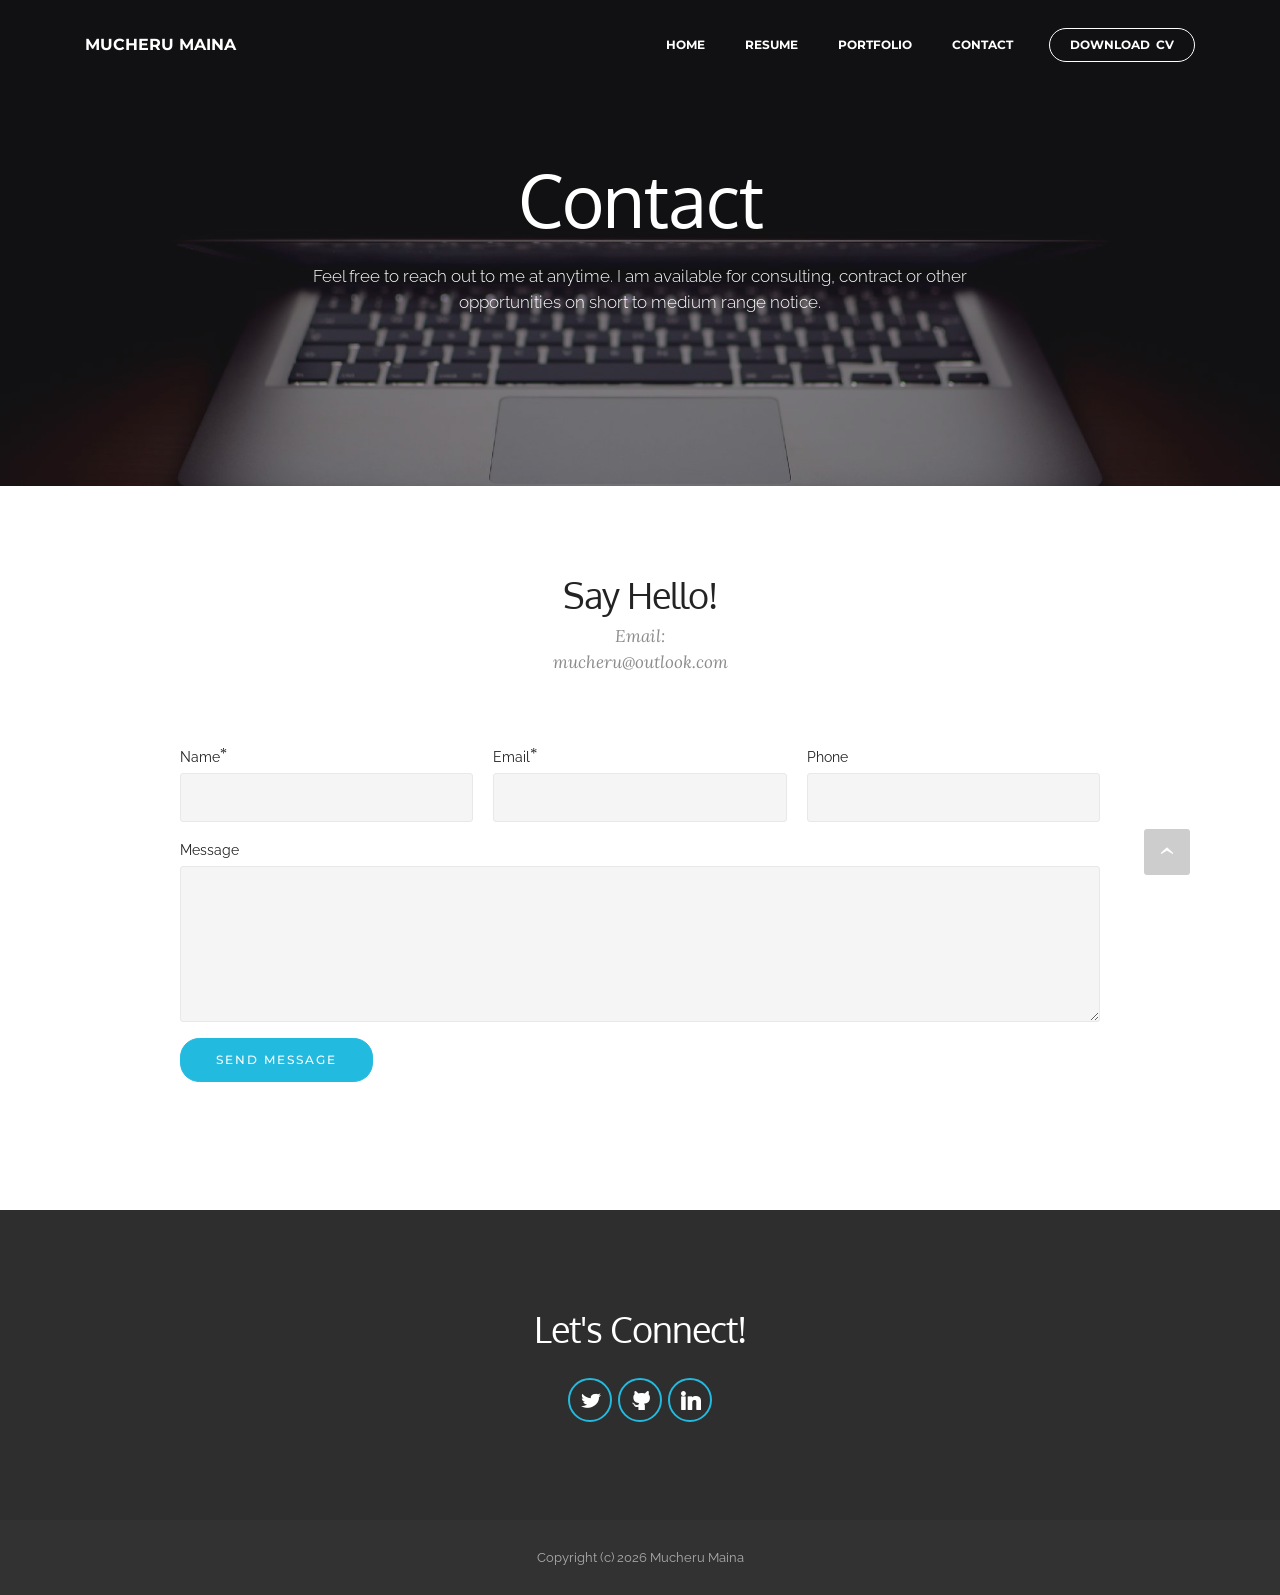
==== contact.html @ c85582ab "Portifolio 2.0" ====
<!DOCTYPE html>
<html>

<head>
  
  <meta charset="UTF-8">
  <meta http-equiv="X-UA-Compatible" content="IE=edge">
  <meta name="generator" content="Mobirise v3.10, mobirise.com">
  <meta name="viewport" content="width=device-width, initial-scale=1">
  <link rel="shortcut icon" href="assets/images/icons8-newtonsoft-128.png" type="image/x-icon">
  <meta name="description" content="Feel free to reach out to me at anytime. I am available for consulting, contract or other opportunities on short to medium range notice.
">
  <title>Contact - DevOps Enginer </title>
  <link rel="stylesheet" href="https://fonts.googleapis.com/css?family=Lora:400,700,400italic,700italic&amp;subset=latin">
  <link rel="stylesheet" href="https://fonts.googleapis.com/css?family=Montserrat:400,700">
  <link rel="stylesheet" href="https://fonts.googleapis.com/css?family=Raleway:100,100i,200,200i,300,300i,400,400i,500,500i,600,600i,700,700i,800,800i,900,900i">
  <link rel="stylesheet" href="assets/bootstrap-material-design-font/css/material.css">
  <link rel="stylesheet" href="assets/tether/tether.min.css">
  <link rel="stylesheet" href="assets/bootstrap/css/bootstrap.min.css">
  <link rel="stylesheet" href="assets/animate.css/animate.min.css">
  <link rel="stylesheet" href="assets/dropdown/css/style.css">
  <link rel="stylesheet" href="assets/socicon/css/socicon.min.css">
  <link rel="stylesheet" href="assets/theme/css/style.css">
  <link rel="stylesheet" href="assets/mobirise/css/mbr-additional.css" type="text/css">
  
  
  
</head>
<body>



<section id="page5-menu-0">

    <nav class="navbar navbar-dropdown bg-color transparent navbar-fixed-top">
        <div class="container">

            <div class="mbr-table">
                <div class="mbr-table-cell">

                    <div class="navbar-brand">
                        
                        <a class="navbar-caption" href="index.html">MUCHERU MAINA</a>
                    </div>

                </div>
                <div class="mbr-table-cell">

                    <button class="navbar-toggler pull-xs-right hidden-md-up" type="button" data-toggle="collapse" data-target="#exCollapsingNavbar">
                        <div class="hamburger-icon"></div>
                    </button>

                    <ul class="nav-dropdown collapse pull-xs-right nav navbar-nav navbar-toggleable-sm" id="exCollapsingNavbar"><li class="nav-item"><a class="nav-link link" href="index.html">HOME</a></li><li class="nav-item"><a class="nav-link link" href="resume.html">RESUME</a></li><li class="nav-item"><a class="nav-link link" href="portfolio.html">PORTFOLIO</a></li><li class="nav-item"><a class="nav-link link" href="contact.html">CONTACT</a></li><li class="nav-item nav-btn"><a class="nav-link btn btn-white-outline btn-white" href="Akash_DevOpsEngineer.pdf" target="_blank">DOWNLOAD &nbsp;CV</a></li></ul>
                    <button hidden="" class="navbar-toggler navbar-close" type="button" data-toggle="collapse" data-target="#exCollapsingNavbar">
                        <div class="close-icon"></div>
                    </button>

                </div>
            </div>

        </div>
    </nav>

</section>

<section class="mbr-section article mbr-parallax-background mbr-after-navbar" id="contact-msg-box8-0" style="background-image: url(assets/images/6hjtlkjsdqjqle2nipeu-macbook-2000x1325-30.jpg); padding-top: 160px; padding-bottom: 120px;">

    <div class="mbr-overlay" style="opacity: 0.5; background-color: rgb(34, 34, 34);">
    </div>
    <div class="container">
        <div class="row">
            <div class="col-md-8 col-md-offset-2 text-xs-center">
                <h3 class="mbr-section-title display-2"><span style="font-weight: normal;">Contact</span></h3>
                <div class="lead"><p>Feel free to reach out to me at anytime. I am available for consulting, contract or other opportunities on short to medium range notice.</p><p><br></p></div>
                
            </div>
        </div>
    </div>

</section>

<section class="mbr-section" id="contact-form1-0" style="background-color: rgb(255, 255, 255); padding-top: 80px; padding-bottom: 120px;">
    
    <div class="mbr-section mbr-section__container mbr-section__container--middle">
        <div class="container">
            <div class="row">
                <div class="col-xs-12 text-xs-center">
                    <h3 class="mbr-section-title display-2"><span style="font-weight: normal;">Say Hello!</span><br></h3>
                    <small class="mbr-section-subtitle">Email: <br> mucheru@outlook.com</small>
                </div>
            </div>
        </div>
    </div>
    <div class="mbr-section mbr-section-nopadding">
        <div class="container">
            <div class="row">
                <div class="col-xs-12 col-lg-10 col-lg-offset-1" data-form-type="formoid">


                    <div data-form-alert="true">
                        <div hidden="" data-form-alert-success="true" class="alert alert-form alert-success text-xs-center">Thanks! for reaching out, I will get back to you shortly</div>
                    </div>


                    <form action="https://mobirise.com/" method="post" data-form-title="Say Hello!">

                        <input type="hidden" value="Js5+iXMPd2FAtVKi3OQcribFAddz5ysZeASKWbXDjiBHp0+M70c8hqs+vsCgE6bbr0Z7Grp+xDUyCAh+n2Dk16DjJ490CND9XpCH7B3mspNyZ5aL2KWhgXwnM+QDOnDD" data-form-email="true">

                        <div class="row row-sm-offset">

                            <div class="col-xs-12 col-md-4">
                                <div class="form-group">
                                    <label class="form-control-label" for="contact-form1-0-name">Name<span class="form-asterisk">*</span></label>
                                    <input type="text" class="form-control" name="name" required="" data-form-field="Name" id="contact-form1-0-name">
                                </div>
                            </div>

                            <div class="col-xs-12 col-md-4">
                                <div class="form-group">
                                    <label class="form-control-label" for="contact-form1-0-email">Email<span class="form-asterisk">*</span></label>
                                    <input type="email" class="form-control" name="email" required="" data-form-field="Email" id="contact-form1-0-email">
                                </div>
                            </div>

                            <div class="col-xs-12 col-md-4">
                                <div class="form-group">
                                    <label class="form-control-label" for="contact-form1-0-phone">Phone</label>
                                    <input type="tel" class="form-control" name="phone" data-form-field="Phone" id="contact-form1-0-phone">
                                </div>
                            </div>

                        </div>

                        <div class="form-group">
                            <label class="form-control-label" for="contact-form1-0-message">Message</label>
                            <textarea class="form-control" name="message" rows="7" data-form-field="Message" id="contact-form1-0-message"></textarea>
                        </div>

                        <div><button type="submit" class="btn btn-primary">SEND MESSAGE</button></div>

                    </form>
                </div>
            </div>
        </div>
    </div>
</section>

<section class="mbr-section mbr-section-md-padding" id="contact-social-buttons4-0" style="background-color: rgb(46, 46, 46); padding-top: 90px; padding-bottom: 90px;">
    
    <div class="container">
        <div class="row">
            <div class="col-md-8 col-md-offset-2 text-xs-center">
                <h3 class="mbr-section-title display-2"><span style="font-weight: normal;">Let's Connect!</span></h3>
                <div><a class="btn btn-social" title="Twitter" target="_blank" href="https://twitter.com/mucheeru"><i class="socicon socicon-twitter"></i></a>  <a class="btn btn-social" title="Github" target="_blank" href="https://github.com/Muchezz"><i class="socicon socicon-github"></i></a> <a class="btn btn-social" title="LinkedIn" target="_blank" href="https://www.linkedin.com/in/mucheruj"><i class="socicon socicon-linkedin"></i></a> </div>
            </div>
        </div>
    </div>
</section>

<footer class="mbr-small-footer mbr-section mbr-section-nopadding" id="page5-footer1-0" style="background-color: rgb(50, 50, 50); padding-top: 1.75rem; padding-bottom: 1.75rem;">
    
    <div class="container">
        <p class="text-xs-center">Copyright (c) <script>document.write(new Date().getFullYear())</script> Mucheru Maina</p>
    </div>
</footer>


  <script src="assets/web/assets/jquery/jquery.min.js"></script>
  <script src="assets/tether/tether.min.js"></script>
  <script src="assets/bootstrap/js/bootstrap.min.js"></script>
  <script src="assets/smooth-scroll/SmoothScroll.js"></script>
  <script src="assets/viewportChecker/jquery.viewportchecker.js"></script>
  <script src="assets/dropdown/js/script.min.js"></script>
  <script src="assets/touchSwipe/jquery.touchSwipe.min.js"></script>
  <script src="assets/jarallax/jarallax.js"></script>
  <script src="assets/theme/js/script.js"></script>
  <script src="assets/formoid/formoid.min.js"></script>
  
  <script>
  (function (w,i,d,g,e,t,s) {w[d] = w[d]||[];t= i.createElement(g);
    t.async=1;t.src=e;s=i.getElementsByTagName(g)[0];s.parentNode.insertBefore(t, s);
  })(window, document, '_gscq','script','../widgets.getsitecontrol.com/62817/script.js');
</script>
  <input name="animation" type="hidden">
   <div id="scrollToTop" class="scrollToTop mbr-arrow-up"><a style="text-align: center;"><i class="mbr-arrow-up-icon"></i></a></div>
  </body>
</html>
---- assets/bootstrap-material-design-font/css/material.css ----
@font-face {
  font-family: 'Material-Design-Icons';
  src: url('../fonts/Material-Design-Icons64ea.eot?3ocs8m');
  src: url('../fonts/Material-Design-Iconsd41d.eot?#iefix3ocs8m') format('embedded-opentype'), url('../fonts/Material-Design-Icons64ea.woff?3ocs8m') format('woff'), url('../fonts/Material-Design-Icons64ea.ttf?3ocs8m') format('truetype'), url('../fonts/Material-Design-Icons64ea.svg?3ocs8m#Material-Design-Icons') format('svg');
  font-weight: normal;
  font-style: normal;
}
[class^="mdi-"],
[class*="mdi-"] {
  speak: none;
  display: inline-block;
  font-style: normal;
  font-variant:normal;
  font-weight:normal;
  /*font-size:24px;*/
  line-height:1;
  font-family:'Material-Design-Icons' !important;
  text-rendering: auto;
  
  -webkit-font-smoothing: antialiased;
  -moz-osx-font-smoothing: grayscale;
  -webkit-transform: translate(0, 0);
      -ms-transform: translate(0, 0);
          transform: translate(0, 0);
}
[class^="mdi-"]:before,
[class*="mdi-"]:before {
  display: inline-block;
  speak: none;
  text-decoration: inherit;
}
[class^="mdi-"].pull-left,
[class*="mdi-"].pull-left {
  margin-right: .3em;
}
[class^="mdi-"].pull-right,
[class*="mdi-"].pull-right {
  margin-left: .3em;
}
[class^="mdi-"].mdi-lg:before,
[class*="mdi-"].mdi-lg:before,
[class^="mdi-"].mdi-lg:after,
[class*="mdi-"].mdi-lg:after {
  font-size: 1.33333333em;
  line-height: 0.75em;
  vertical-align: -15%;
}
[class^="mdi-"].mdi-2x:before,
[class*="mdi-"].mdi-2x:before,
[class^="mdi-"].mdi-2x:after,
[class*="mdi-"].mdi-2x:after {
  font-size: 2em;
}
[class^="mdi-"].mdi-3x:before,
[class*="mdi-"].mdi-3x:before,
[class^="mdi-"].mdi-3x:after,
[class*="mdi-"].mdi-3x:after {
  font-size: 3em;
}
[class^="mdi-"].mdi-4x:before,
[class*="mdi-"].mdi-4x:before,
[class^="mdi-"].mdi-4x:after,
[class*="mdi-"].mdi-4x:after {
  font-size: 4em;
}
[class^="mdi-"].mdi-5x:before,
[class*="mdi-"].mdi-5x:before,
[class^="mdi-"].mdi-5x:after,
[class*="mdi-"].mdi-5x:after {
  font-size: 5em;
}
[class^="mdi-device-signal-cellular-"]:after,
[class^="mdi-device-battery-"]:after,
[class^="mdi-device-battery-charging-"]:after,
[class^="mdi-device-signal-cellular-connected-no-internet-"]:after,
[class^="mdi-device-signal-wifi-"]:after,
[class^="mdi-device-signal-wifi-statusbar-not-connected"]:after,
.mdi-device-network-wifi:after {
  opacity: .3;
  position: absolute;
  left: 0;
  top: 0;
  z-index: 1;
  display: inline-block;
  speak: none;
  text-decoration: inherit;
}
[class^="mdi-device-signal-cellular-"]:after {
  content: "\e758";
}
[class^="mdi-device-battery-"]:after {
  content: "\e735";
}
[class^="mdi-device-battery-charging-"]:after {
  content: "\e733";
}
[class^="mdi-device-signal-cellular-connected-no-internet-"]:after {
  content: "\e75d";
}
[class^="mdi-device-signal-wifi-"]:after,
.mdi-device-network-wifi:after {
  content: "\e765";
}
[class^="mdi-device-signal-wifi-statusbasr-not-connected"]:after {
  content: "\e8f7";
}
.mdi-device-signal-cellular-off:after,
.mdi-device-signal-cellular-null:after,
.mdi-device-signal-cellular-no-sim:after,
.mdi-device-signal-wifi-off:after,
.mdi-device-signal-wifi-4-bar:after,
.mdi-device-signal-cellular-4-bar:after,
.mdi-device-battery-alert:after,
.mdi-device-signal-cellular-connected-no-internet-4-bar:after,
.mdi-device-battery-std:after,
.mdi-device-battery-full .mdi-device-battery-unknown:after {
  content: "";
}
.mdi-fw {
  width: 1.28571429em;
  text-align: center;
}
.mdi-ul {
  padding-left: 0;
  margin-left: 2.14285714em;
  list-style-type: none;
}
.mdi-ul > li {
  position: relative;
}
.mdi-li {
  position: absolute;
  left: -2.14285714em;
  width: 2.14285714em;
  top: 0.14285714em;
  text-align: center;
}
.mdi-li.mdi-lg {
  left: -1.85714286em;
}
.mdi-border {
  padding: .2em .25em .15em;
  border: solid 0.08em #eeeeee;
  border-radius: .1em;
}
.mdi-spin {
  -webkit-animation: mdi-spin 2s infinite linear;
  animation: mdi-spin 2s infinite linear;
  -webkit-transform-origin: 50% 50%;
  -ms-transform-origin: 50% 50%;
      transform-origin: 50% 50%;
}
.mdi-pulse {
  -webkit-animation: mdi-spin 1s steps(8) infinite;
  animation: mdi-spin 1s steps(8) infinite;
  -webkit-transform-origin: 50% 50%;
  -ms-transform-origin: 50% 50%;
      transform-origin: 50% 50%;
}
@-webkit-keyframes mdi-spin {
  0% {
    -webkit-transform: rotate(0deg);
    transform: rotate(0deg);
  }
  100% {
    -webkit-transform: rotate(359deg);
    transform: rotate(359deg);
  }
}
@keyframes mdi-spin {
  0% {
    -webkit-transform: rotate(0deg);
    transform: rotate(0deg);
  }
  100% {
    -webkit-transform: rotate(359deg);
    transform: rotate(359deg);
  }
}
.mdi-rotate-90 {
  filter: progid:DXImageTransform.Microsoft.BasicImage(rotation=1);
  -webkit-transform: rotate(90deg);
  -ms-transform: rotate(90deg);
  transform: rotate(90deg);
}
.mdi-rotate-180 {
  filter: progid:DXImageTransform.Microsoft.BasicImage(rotation=2);
  -webkit-transform: rotate(180deg);
  -ms-transform: rotate(180deg);
  transform: rotate(180deg);
}
.mdi-rotate-270 {
  filter: progid:DXImageTransform.Microsoft.BasicImage(rotation=3);
  -webkit-transform: rotate(270deg);
  -ms-transform: rotate(270deg);
  transform: rotate(270deg);
}
.mdi-flip-horizontal {
  filter: progid:DXImageTransform.Microsoft.BasicImage(rotation=0, mirror=1);
  -webkit-transform: scale(-1, 1);
  -ms-transform: scale(-1, 1);
  transform: scale(-1, 1);
}
.mdi-flip-vertical {
  filter: progid:DXImageTransform.Microsoft.BasicImage(rotation=2, mirror=1);
  -webkit-transform: scale(1, -1);
  -ms-transform: scale(1, -1);
  transform: scale(1, -1);
}
:root .mdi-rotate-90,
:root .mdi-rotate-180,
:root .mdi-rotate-270,
:root .mdi-flip-horizontal,
:root .mdi-flip-vertical {
  -webkit-filter: none;
          filter: none;
}
.mdi-stack {
  position: relative;
  display: inline-block;
  width: 2em;
  height: 2em;
  line-height: 2em;
  vertical-align: middle;
}
.mdi-stack-1x,
.mdi-stack-2x {
  position: absolute;
  left: 0;
  width: 100%;
  text-align: center;
}
.mdi-stack-1x {
  line-height: inherit;
}
.mdi-stack-2x {
  font-size: 2em;
}
.mdi-inverse {
  color: #ffffff;
}
/* Start Icons */
.mdi-action-3d-rotation:before {
  content: "\e600";
}
.mdi-action-accessibility:before {
  content: "\e601";
}
.mdi-action-account-balance-wallet:before {
  content: "\e602";
}
.mdi-action-account-balance:before {
  content: "\e603";
}
.mdi-action-account-box:before {
  content: "\e604";
}
.mdi-action-account-child:before {
  content: "\e605";
}
.mdi-action-account-circle:before {
  content: "\e606";
}
.mdi-action-add-shopping-cart:before {
  content: "\e607";
}
.mdi-action-alarm-add:before {
  content: "\e608";
}
.mdi-action-alarm-off:before {
  content: "\e609";
}
.mdi-action-alarm-on:before {
  content: "\e60a";
}
.mdi-action-alarm:before {
  content: "\e60b";
}
.mdi-action-android:before {
  content: "\e60c";
}
.mdi-action-announcement:before {
  content: "\e60d";
}
.mdi-action-aspect-ratio:before {
  content: "\e60e";
}
.mdi-action-assessment:before {
  content: "\e60f";
}
.mdi-action-assignment-ind:before {
  content: "\e610";
}
.mdi-action-assignment-late:before {
  content: "\e611";
}
.mdi-action-assignment-return:before {
  content: "\e612";
}
.mdi-action-assignment-returned:before {
  content: "\e613";
}
.mdi-action-assignment-turned-in:before {
  content: "\e614";
}
.mdi-action-assignment:before {
  content: "\e615";
}
.mdi-action-autorenew:before {
  content: "\e616";
}
.mdi-action-backup:before {
  content: "\e617";
}
.mdi-action-book:before {
  content: "\e618";
}
.mdi-action-bookmark-outline:before {
  content: "\e619";
}
.mdi-action-bookmark:before {
  content: "\e61a";
}
.mdi-action-bug-report:before {
  content: "\e61b";
}
.mdi-action-cached:before {
  content: "\e61c";
}
.mdi-action-check-circle:before {
  content: "\e61d";
}
.mdi-action-class:before {
  content: "\e61e";
}
.mdi-action-credit-card:before {
  content: "\e61f";
}
.mdi-action-dashboard:before {
  content: "\e620";
}
.mdi-action-delete:before {
  content: "\e621";
}
.mdi-action-description:before {
  content: "\e622";
}
.mdi-action-dns:before {
  content: "\e623";
}
.mdi-action-done-all:before {
  content: "\e624";
}
.mdi-action-done:before {
  content: "\e625";
}
.mdi-action-event:before {
  content: "\e626";
}
.mdi-action-exit-to-app:before {
  content: "\e627";
}
.mdi-action-explore:before {
  content: "\e628";
}
.mdi-action-extension:before {
  content: "\e629";
}
.mdi-action-face-unlock:before {
  content: "\e62a";
}
.mdi-action-favorite-outline:before {
  content: "\e62b";
}
.mdi-action-favorite:before {
  content: "\e62c";
}
.mdi-action-find-in-page:before {
  content: "\e62d";
}
.mdi-action-find-replace:before {
  content: "\e62e";
}
.mdi-action-flip-to-back:before {
  content: "\e62f";
}
.mdi-action-flip-to-front:before {
  content: "\e630";
}
.mdi-action-get-app:before {
  content: "\e631";
}
.mdi-action-grade:before {
  content: "\e632";
}
.mdi-action-group-work:before {
  content: "\e633";
}
.mdi-action-help:before {
  content: "\e634";
}
.mdi-action-highlight-remove:before {
  content: "\e635";
}
.mdi-action-history:before {
  content: "\e636";
}
.mdi-action-home:before {
  content: "\e637";
}
.mdi-action-https:before {
  content: "\e638";
}
.mdi-action-info-outline:before {
  content: "\e639";
}
.mdi-action-info:before {
  content: "\e63a";
}
.mdi-action-input:before {
  content: "\e63b";
}
.mdi-action-invert-colors:before {
  content: "\e63c";
}
.mdi-action-label-outline:before {
  content: "\e63d";
}
.mdi-action-label:before {
  content: "\e63e";
}
.mdi-action-language:before {
  content: "\e63f";
}
.mdi-action-launch:before {
  content: "\e640";
}
.mdi-action-list:before {
  content: "\e641";
}
.mdi-action-lock-open:before {
  content: "\e642";
}
.mdi-action-lock-outline:before {
  content: "\e643";
}
.mdi-action-lock:before {
  content: "\e644";
}
.mdi-action-loyalty:before {
  content: "\e645";
}
.mdi-action-markunread-mailbox:before {
  content: "\e646";
}
.mdi-action-note-add:before {
  content: "\e647";
}
.mdi-action-open-in-browser:before {
  content: "\e648";
}
.mdi-action-open-in-new:before {
  content: "\e649";
}
.mdi-action-open-with:before {
  content: "\e64a";
}
.mdi-action-pageview:before {
  content: "\e64b";
}
.mdi-action-payment:before {
  content: "\e64c";
}
.mdi-action-perm-camera-mic:before {
  content: "\e64d";
}
.mdi-action-perm-contact-cal:before {
  content: "\e64e";
}
.mdi-action-perm-data-setting:before {
  content: "\e64f";
}
.mdi-action-perm-device-info:before {
  content: "\e650";
}
.mdi-action-perm-identity:before {
  content: "\e651";
}
.mdi-action-perm-media:before {
  content: "\e652";
}
.mdi-action-perm-phone-msg:before {
  content: "\e653";
}
.mdi-action-perm-scan-wifi:before {
  content: "\e654";
}
.mdi-action-picture-in-picture:before {
  content: "\e655";
}
.mdi-action-polymer:before {
  content: "\e656";
}
.mdi-action-print:before {
  content: "\e657";
}
.mdi-action-query-builder:before {
  content: "\e658";
}
.mdi-action-question-answer:before {
  content: "\e659";
}
.mdi-action-receipt:before {
  content: "\e65a";
}
.mdi-action-redeem:before {
  content: "\e65b";
}
.mdi-action-reorder:before {
  content: "\e65c";
}
.mdi-action-report-problem:before {
  content: "\e65d";
}
.mdi-action-restore:before {
  content: "\e65e";
}
.mdi-action-room:before {
  content: "\e65f";
}
.mdi-action-schedule:before {
  content: "\e660";
}
.mdi-action-search:before {
  content: "\e661";
}
.mdi-action-settings-applications:before {
  content: "\e662";
}
.mdi-action-settings-backup-restore:before {
  content: "\e663";
}
.mdi-action-settings-bluetooth:before {
  content: "\e664";
}
.mdi-action-settings-cell:before {
  content: "\e665";
}
.mdi-action-settings-display:before {
  content: "\e666";
}
.mdi-action-settings-ethernet:before {
  content: "\e667";
}
.mdi-action-settings-input-antenna:before {
  content: "\e668";
}
.mdi-action-settings-input-component:before {
  content: "\e669";
}
.mdi-action-settings-input-composite:before {
  content: "\e66a";
}
.mdi-action-settings-input-hdmi:before {
  content: "\e66b";
}
.mdi-action-settings-input-svideo:before {
  content: "\e66c";
}
.mdi-action-settings-overscan:before {
  content: "\e66d";
}
.mdi-action-settings-phone:before {
  content: "\e66e";
}
.mdi-action-settings-power:before {
  content: "\e66f";
}
.mdi-action-settings-remote:before {
  content: "\e670";
}
.mdi-action-settings-voice:before {
  content: "\e671";
}
.mdi-action-settings:before {
  content: "\e672";
}
.mdi-action-shop-two:before {
  content: "\e673";
}
.mdi-action-shop:before {
  content: "\e674";
}
.mdi-action-shopping-basket:before {
  content: "\e675";
}
.mdi-action-shopping-cart:before {
  content: "\e676";
}
.mdi-action-speaker-notes:before {
  content: "\e677";
}
.mdi-action-spellcheck:before {
  content: "\e678";
}
.mdi-action-star-rate:before {
  content: "\e679";
}
.mdi-action-stars:before {
  content: "\e67a";
}
.mdi-action-store:before {
  content: "\e67b";
}
.mdi-action-subject:before {
  content: "\e67c";
}
.mdi-action-supervisor-account:before {
  content: "\e67d";
}
.mdi-action-swap-horiz:before {
  content: "\e67e";
}
.mdi-action-swap-vert-circle:before {
  content: "\e67f";
}
.mdi-action-swap-vert:before {
  content: "\e680";
}
.mdi-action-system-update-tv:before {
  content: "\e681";
}
.mdi-action-tab-unselected:before {
  content: "\e682";
}
.mdi-action-tab:before {
  content: "\e683";
}
.mdi-action-theaters:before {
  content: "\e684";
}
.mdi-action-thumb-down:before {
  content: "\e685";
}
.mdi-action-thumb-up:before {
  content: "\e686";
}
.mdi-action-thumbs-up-down:before {
  content: "\e687";
}
.mdi-action-toc:before {
  content: "\e688";
}
.mdi-action-today:before {
  content: "\e689";
}
.mdi-action-track-changes:before {
  content: "\e68a";
}
.mdi-action-translate:before {
  content: "\e68b";
}
.mdi-action-trending-down:before {
  content: "\e68c";
}
.mdi-action-trending-neutral:before {
  content: "\e68d";
}
.mdi-action-trending-up:before {
  content: "\e68e";
}
.mdi-action-turned-in-not:before {
  content: "\e68f";
}
.mdi-action-turned-in:before {
  content: "\e690";
}
.mdi-action-verified-user:before {
  content: "\e691";
}
.mdi-action-view-agenda:before {
  content: "\e692";
}
.mdi-action-view-array:before {
  content: "\e693";
}
.mdi-action-view-carousel:before {
  content: "\e694";
}
.mdi-action-view-column:before {
  content: "\e695";
}
.mdi-action-view-day:before {
  content: "\e696";
}
.mdi-action-view-headline:before {
  content: "\e697";
}
.mdi-action-view-list:before {
  content: "\e698";
}
.mdi-action-view-module:before {
  content: "\e699";
}
.mdi-action-view-quilt:before {
  content: "\e69a";
}
.mdi-action-view-stream:before {
  content: "\e69b";
}
.mdi-action-view-week:before {
  content: "\e69c";
}
.mdi-action-visibility-off:before {
  content: "\e69d";
}
.mdi-action-visibility:before {
  content: "\e69e";
}
.mdi-action-wallet-giftcard:before {
  content: "\e69f";
}
.mdi-action-wallet-membership:before {
  content: "\e6a0";
}
.mdi-action-wallet-travel:before {
  content: "\e6a1";
}
.mdi-action-work:before {
  content: "\e6a2";
}
.mdi-alert-error:before {
  content: "\e6a3";
}
.mdi-alert-warning:before {
  content: "\e6a4";
}
.mdi-av-album:before {
  content: "\e6a5";
}
.mdi-av-closed-caption:before {
  content: "\e6a6";
}
.mdi-av-equalizer:before {
  content: "\e6a7";
}
.mdi-av-explicit:before {
  content: "\e6a8";
}
.mdi-av-fast-forward:before {
  content: "\e6a9";
}
.mdi-av-fast-rewind:before {
  content: "\e6aa";
}
.mdi-av-games:before {
  content: "\e6ab";
}
.mdi-av-hearing:before {
  content: "\e6ac";
}
.mdi-av-high-quality:before {
  content: "\e6ad";
}
.mdi-av-loop:before {
  content: "\e6ae";
}
.mdi-av-mic-none:before {
  content: "\e6af";
}
.mdi-av-mic-off:before {
  content: "\e6b0";
}
.mdi-av-mic:before {
  content: "\e6b1";
}
.mdi-av-movie:before {
  content: "\e6b2";
}
.mdi-av-my-library-add:before {
  content: "\e6b3";
}
.mdi-av-my-library-books:before {
  content: "\e6b4";
}
.mdi-av-my-library-music:before {
  content: "\e6b5";
}
.mdi-av-new-releases:before {
  content: "\e6b6";
}
.mdi-av-not-interested:before {
  content: "\e6b7";
}
.mdi-av-pause-circle-fill:before {
  content: "\e6b8";
}
.mdi-av-pause-circle-outline:before {
  content: "\e6b9";
}
.mdi-av-pause:before {
  content: "\e6ba";
}
.mdi-av-play-arrow:before {
  content: "\e6bb";
}
.mdi-av-play-circle-fill:before {
  content: "\e6bc";
}
.mdi-av-play-circle-outline:before {
  content: "\e6bd";
}
.mdi-av-play-shopping-bag:before {
  content: "\e6be";
}
.mdi-av-playlist-add:before {
  content: "\e6bf";
}
.mdi-av-queue-music:before {
  content: "\e6c0";
}
.mdi-av-queue:before {
  content: "\e6c1";
}
.mdi-av-radio:before {
  content: "\e6c2";
}
.mdi-av-recent-actors:before {
  content: "\e6c3";
}
.mdi-av-repeat-one:before {
  content: "\e6c4";
}
.mdi-av-repeat:before {
  content: "\e6c5";
}
.mdi-av-replay:before {
  content: "\e6c6";
}
.mdi-av-shuffle:before {
  content: "\e6c7";
}
.mdi-av-skip-next:before {
  content: "\e6c8";
}
.mdi-av-skip-previous:before {
  content: "\e6c9";
}
.mdi-av-snooze:before {
  content: "\e6ca";
}
.mdi-av-stop:before {
  content: "\e6cb";
}
.mdi-av-subtitles:before {
  content: "\e6cc";
}
.mdi-av-surround-sound:before {
  content: "\e6cd";
}
.mdi-av-timer:before {
  content: "\e6ce";
}
.mdi-av-video-collection:before {
  content: "\e6cf";
}
.mdi-av-videocam-off:before {
  content: "\e6d0";
}
.mdi-av-videocam:before {
  content: "\e6d1";
}
.mdi-av-volume-down:before {
  content: "\e6d2";
}
.mdi-av-volume-mute:before {
  content: "\e6d3";
}
.mdi-av-volume-off:before {
  content: "\e6d4";
}
.mdi-av-volume-up:before {
  content: "\e6d5";
}
.mdi-av-web:before {
  content: "\e6d6";
}
.mdi-communication-business:before {
  content: "\e6d7";
}
.mdi-communication-call-end:before {
  content: "\e6d8";
}
.mdi-communication-call-made:before {
  content: "\e6d9";
}
.mdi-communication-call-merge:before {
  content: "\e6da";
}
.mdi-communication-call-missed:before {
  content: "\e6db";
}
.mdi-communication-call-received:before {
  content: "\e6dc";
}
.mdi-communication-call-split:before {
  content: "\e6dd";
}
.mdi-communication-call:before {
  content: "\e6de";
}
.mdi-communication-chat:before {
  content: "\e6df";
}
.mdi-communication-clear-all:before {
  content: "\e6e0";
}
.mdi-communication-comment:before {
  content: "\e6e1";
}
.mdi-communication-contacts:before {
  content: "\e6e2";
}
.mdi-communication-dialer-sip:before {
  content: "\e6e3";
}
.mdi-communication-dialpad:before {
  content: "\e6e4";
}
.mdi-communication-dnd-on:before {
  content: "\e6e5";
}
.mdi-communication-email:before {
  content: "\e6e6";
}
.mdi-communication-forum:before {
  content: "\e6e7";
}
.mdi-communication-import-export:before {
  content: "\e6e8";
}
.mdi-communication-invert-colors-off:before {
  content: "\e6e9";
}
.mdi-communication-invert-colors-on:before {
  content: "\e6ea";
}
.mdi-communication-live-help:before {
  content: "\e6eb";
}
.mdi-communication-location-off:before {
  content: "\e6ec";
}
.mdi-communication-location-on:before {
  content: "\e6ed";
}
.mdi-communication-message:before {
  content: "\e6ee";
}
.mdi-communication-messenger:before {
  content: "\e6ef";
}
.mdi-communication-no-sim:before {
  content: "\e6f0";
}
.mdi-communication-phone:before {
  content: "\e6f1";
}
.mdi-communication-portable-wifi-off:before {
  content: "\e6f2";
}
.mdi-communication-quick-contacts-dialer:before {
  content: "\e6f3";
}
.mdi-communication-quick-contacts-mail:before {
  content: "\e6f4";
}
.mdi-communication-ring-volume:before {
  content: "\e6f5";
}
.mdi-communication-stay-current-landscape:before {
  content: "\e6f6";
}
.mdi-communication-stay-current-portrait:before {
  content: "\e6f7";
}
.mdi-communication-stay-primary-landscape:before {
  content: "\e6f8";
}
.mdi-communication-stay-primary-portrait:before {
  content: "\e6f9";
}
.mdi-communication-swap-calls:before {
  content: "\e6fa";
}
.mdi-communication-textsms:before {
  content: "\e6fb";
}
.mdi-communication-voicemail:before {
  content: "\e6fc";
}
.mdi-communication-vpn-key:before {
  content: "\e6fd";
}
.mdi-content-add-box:before {
  content: "\e6fe";
}
.mdi-content-add-circle-outline:before {
  content: "\e6ff";
}
.mdi-content-add-circle:before {
  content: "\e700";
}
.mdi-content-add:before {
  content: "\e701";
}
.mdi-content-archive:before {
  content: "\e702";
}
.mdi-content-backspace:before {
  content: "\e703";
}
.mdi-content-block:before {
  content: "\e704";
}
.mdi-content-clear:before {
  content: "\e705";
}
.mdi-content-content-copy:before {
  content: "\e706";
}
.mdi-content-content-cut:before {
  content: "\e707";
}
.mdi-content-content-paste:before {
  content: "\e708";
}
.mdi-content-create:before {
  content: "\e709";
}
.mdi-content-drafts:before {
  content: "\e70a";
}
.mdi-content-filter-list:before {
  content: "\e70b";
}
.mdi-content-flag:before {
  content: "\e70c";
}
.mdi-content-forward:before {
  content: "\e70d";
}
.mdi-content-gesture:before {
  content: "\e70e";
}
.mdi-content-inbox:before {
  content: "\e70f";
}
.mdi-content-link:before {
  content: "\e710";
}
.mdi-content-mail:before {
  content: "\e711";
}
.mdi-content-markunread:before {
  content: "\e712";
}
.mdi-content-redo:before {
  content: "\e713";
}
.mdi-content-remove-circle-outline:before {
  content: "\e714";
}
.mdi-content-remove-circle:before {
  content: "\e715";
}
.mdi-content-remove:before {
  content: "\e716";
}
.mdi-content-reply-all:before {
  content: "\e717";
}
.mdi-content-reply:before {
  content: "\e718";
}
.mdi-content-report:before {
  content: "\e719";
}
.mdi-content-save:before {
  content: "\e71a";
}
.mdi-content-select-all:before {
  content: "\e71b";
}
.mdi-content-send:before {
  content: "\e71c";
}
.mdi-content-sort:before {
  content: "\e71d";
}
.mdi-content-text-format:before {
  content: "\e71e";
}
.mdi-content-undo:before {
  content: "\e71f";
}
.mdi-editor-attach-file:before {
  content: "\e776";
}
.mdi-editor-attach-money:before {
  content: "\e777";
}
.mdi-editor-border-all:before {
  content: "\e778";
}
.mdi-editor-border-bottom:before {
  content: "\e779";
}
.mdi-editor-border-clear:before {
  content: "\e77a";
}
.mdi-editor-border-color:before {
  content: "\e77b";
}
.mdi-editor-border-horizontal:before {
  content: "\e77c";
}
.mdi-editor-border-inner:before {
  content: "\e77d";
}
.mdi-editor-border-left:before {
  content: "\e77e";
}
.mdi-editor-border-outer:before {
  content: "\e77f";
}
.mdi-editor-border-right:before {
  content: "\e780";
}
.mdi-editor-border-style:before {
  content: "\e781";
}
.mdi-editor-border-top:before {
  content: "\e782";
}
.mdi-editor-border-vertical:before {
  content: "\e783";
}
.mdi-editor-format-align-center:before {
  content: "\e784";
}
.mdi-editor-format-align-justify:before {
  content: "\e785";
}
.mdi-editor-format-align-left:before {
  content: "\e786";
}
.mdi-editor-format-align-right:before {
  content: "\e787";
}
.mdi-editor-format-bold:before {
  content: "\e788";
}
.mdi-editor-format-clear:before {
  content: "\e789";
}
.mdi-editor-format-color-fill:before {
  content: "\e78a";
}
.mdi-editor-format-color-reset:before {
  content: "\e78b";
}
.mdi-editor-format-color-text:before {
  content: "\e78c";
}
.mdi-editor-format-indent-decrease:before {
  content: "\e78d";
}
.mdi-editor-format-indent-increase:before {
  content: "\e78e";
}
.mdi-editor-format-italic:before {
  content: "\e78f";
}
.mdi-editor-format-line-spacing:before {
  content: "\e790";
}
.mdi-editor-format-list-bulleted:before {
  content: "\e791";
}
.mdi-editor-format-list-numbered:before {
  content: "\e792";
}
.mdi-editor-format-paint:before {
  content: "\e793";
}
.mdi-editor-format-quote:before {
  content: "\e794";
}
.mdi-editor-format-size:before {
  content: "\e795";
}
.mdi-editor-format-strikethrough:before {
  content: "\e796";
}
.mdi-editor-format-textdirection-l-to-r:before {
  content: "\e797";
}
.mdi-editor-format-textdirection-r-to-l:before {
  content: "\e798";
}
.mdi-editor-format-underline:before {
  content: "\e799";
}
.mdi-editor-functions:before {
  content: "\e79a";
}
.mdi-editor-insert-chart:before {
  content: "\e79b";
}
.mdi-editor-insert-comment:before {
  content: "\e79c";
}
.mdi-editor-insert-drive-file:before {
  content: "\e79d";
}
.mdi-editor-insert-emoticon:before {
  content: "\e79e";
}
.mdi-editor-insert-invitation:before {
  content: "\e79f";
}
.mdi-editor-insert-link:before {
  content: "\e7a0";
}
.mdi-editor-insert-photo:before {
  content: "\e7a1";
}
.mdi-editor-merge-type:before {
  content: "\e7a2";
}
.mdi-editor-mode-comment:before {
  content: "\e7a3";
}
.mdi-editor-mode-edit:before {
  content: "\e7a4";
}
.mdi-editor-publish:before {
  content: "\e7a5";
}
.mdi-editor-vertical-align-bottom:before {
  content: "\e7a6";
}
.mdi-editor-vertical-align-center:before {
  content: "\e7a7";
}
.mdi-editor-vertical-align-top:before {
  content: "\e7a8";
}
.mdi-editor-wrap-text:before {
  content: "\e7a9";
}
.mdi-file-attachment:before {
  content: "\e7aa";
}
.mdi-file-cloud-circle:before {
  content: "\e7ab";
}
.mdi-file-cloud-done:before {
  content: "\e7ac";
}
.mdi-file-cloud-download:before {
  content: "\e7ad";
}
.mdi-file-cloud-off:before {
  content: "\e7ae";
}
.mdi-file-cloud-queue:before {
  content: "\e7af";
}
.mdi-file-cloud-upload:before {
  content: "\e7b0";
}
.mdi-file-cloud:before {
  content: "\e7b1";
}
.mdi-file-file-download:before {
  content: "\e7b2";
}
.mdi-file-file-upload:before {
  content: "\e7b3";
}
.mdi-file-folder-open:before {
  content: "\e7b4";
}
.mdi-file-folder-shared:before {
  content: "\e7b5";
}
.mdi-file-folder:before {
  content: "\e7b6";
}
.mdi-device-access-alarm:before {
  content: "\e720";
}
.mdi-device-access-alarms:before {
  content: "\e721";
}
.mdi-device-access-time:before {
  content: "\e722";
}
.mdi-device-add-alarm:before {
  content: "\e723";
}
.mdi-device-airplanemode-off:before {
  content: "\e724";
}
.mdi-device-airplanemode-on:before {
  content: "\e725";
}
.mdi-device-battery-20:before {
  content: "\e726";
}
.mdi-device-battery-30:before {
  content: "\e727";
}
.mdi-device-battery-50:before {
  content: "\e728";
}
.mdi-device-battery-60:before {
  content: "\e729";
}
.mdi-device-battery-80:before {
  content: "\e72a";
}
.mdi-device-battery-90:before {
  content: "\e72b";
}
.mdi-device-battery-alert:before {
  content: "\e72c";
}
.mdi-device-battery-charging-20:before {
  content: "\e72d";
}
.mdi-device-battery-charging-30:before {
  content: "\e72e";
}
.mdi-device-battery-charging-50:before {
  content: "\e72f";
}
.mdi-device-battery-charging-60:before {
  content: "\e730";
}
.mdi-device-battery-charging-80:before {
  content: "\e731";
}
.mdi-device-battery-charging-90:before {
  content: "\e732";
}
.mdi-device-battery-charging-full:before {
  content: "\e733";
}
.mdi-device-battery-full:before {
  content: "\e734";
}
.mdi-device-battery-std:before {
  content: "\e735";
}
.mdi-device-battery-unknown:before {
  content: "\e736";
}
.mdi-device-bluetooth-connected:before {
  content: "\e737";
}
.mdi-device-bluetooth-disabled:before {
  content: "\e738";
}
.mdi-device-bluetooth-searching:before {
  content: "\e739";
}
.mdi-device-bluetooth:before {
  content: "\e73a";
}
.mdi-device-brightness-auto:before {
  content: "\e73b";
}
.mdi-device-brightness-high:before {
  content: "\e73c";
}
.mdi-device-brightness-low:before {
  content: "\e73d";
}
.mdi-device-brightness-medium:before {
  content: "\e73e";
}
.mdi-device-data-usage:before {
  content: "\e73f";
}
.mdi-device-developer-mode:before {
  content: "\e740";
}
.mdi-device-devices:before {
  content: "\e741";
}
.mdi-device-dvr:before {
  content: "\e742";
}
.mdi-device-gps-fixed:before {
  content: "\e743";
}
.mdi-device-gps-not-fixed:before {
  content: "\e744";
}
.mdi-device-gps-off:before {
  content: "\e745";
}
.mdi-device-location-disabled:before {
  content: "\e746";
}
.mdi-device-location-searching:before {
  content: "\e747";
}
.mdi-device-multitrack-audio:before {
  content: "\e748";
}
.mdi-device-network-cell:before {
  content: "\e749";
}
.mdi-device-network-wifi:before {
  content: "\e74a";
}
.mdi-device-nfc:before {
  content: "\e74b";
}
.mdi-device-now-wallpaper:before {
  content: "\e74c";
}
.mdi-device-now-widgets:before {
  content: "\e74d";
}
.mdi-device-screen-lock-landscape:before {
  content: "\e74e";
}
.mdi-device-screen-lock-portrait:before {
  content: "\e74f";
}
.mdi-device-screen-lock-rotation:before {
  content: "\e750";
}
.mdi-device-screen-rotation:before {
  content: "\e751";
}
.mdi-device-sd-storage:before {
  content: "\e752";
}
.mdi-device-settings-system-daydream:before {
  content: "\e753";
}
.mdi-device-signal-cellular-0-bar:before {
  content: "\e754";
}
.mdi-device-signal-cellular-1-bar:before {
  content: "\e755";
}
.mdi-device-signal-cellular-2-bar:before {
  content: "\e756";
}
.mdi-device-signal-cellular-3-bar:before {
  content: "\e757";
}
.mdi-device-signal-cellular-4-bar:before {
  content: "\e758";
}
.mdi-signal-wifi-statusbar-connected-no-internet-after:before {
  content: "\e8f6";
}
.mdi-device-signal-cellular-connected-no-internet-0-bar:before {
  content: "\e759";
}
.mdi-device-signal-cellular-connected-no-internet-1-bar:before {
  content: "\e75a";
}
.mdi-device-signal-cellular-connected-no-internet-2-bar:before {
  content: "\e75b";
}
.mdi-device-signal-cellular-connected-no-internet-3-bar:before {
  content: "\e75c";
}
.mdi-device-signal-cellular-connected-no-internet-4-bar:before {
  content: "\e75d";
}
.mdi-device-signal-cellular-no-sim:before {
  content: "\e75e";
}
.mdi-device-signal-cellular-null:before {
  content: "\e75f";
}
.mdi-device-signal-cellular-off:before {
  content: "\e760";
}
.mdi-device-signal-wifi-0-bar:before {
  content: "\e761";
}
.mdi-device-signal-wifi-1-bar:before {
  content: "\e762";
}
.mdi-device-signal-wifi-2-bar:before {
  content: "\e763";
}
.mdi-device-signal-wifi-3-bar:before {
  content: "\e764";
}
.mdi-device-signal-wifi-4-bar:before {
  content: "\e765";
}
.mdi-device-signal-wifi-off:before {
  content: "\e766";
}
.mdi-device-signal-wifi-statusbar-1-bar:before {
  content: "\e767";
}
.mdi-device-signal-wifi-statusbar-2-bar:before {
  content: "\e768";
}
.mdi-device-signal-wifi-statusbar-3-bar:before {
  content: "\e769";
}
.mdi-device-signal-wifi-statusbar-4-bar:before {
  content: "\e76a";
}
.mdi-device-signal-wifi-statusbar-connected-no-internet-:before {
  content: "\e76b";
}
.mdi-device-signal-wifi-statusbar-connected-no-internet:before {
  content: "\e76f";
}
.mdi-device-signal-wifi-statusbar-connected-no-internet-2:before {
  content: "\e76c";
}
.mdi-device-signal-wifi-statusbar-connected-no-internet-3:before {
  content: "\e76d";
}
.mdi-device-signal-wifi-statusbar-connected-no-internet-4:before {
  content: "\e76e";
}
.mdi-signal-wifi-statusbar-not-connected-after:before {
  content: "\e8f7";
}
.mdi-device-signal-wifi-statusbar-not-connected:before {
  content: "\e770";
}
.mdi-device-signal-wifi-statusbar-null:before {
  content: "\e771";
}
.mdi-device-storage:before {
  content: "\e772";
}
.mdi-device-usb:before {
  content: "\e773";
}
.mdi-device-wifi-lock:before {
  content: "\e774";
}
.mdi-device-wifi-tethering:before {
  content: "\e775";
}
.mdi-hardware-cast-connected:before {
  content: "\e7b7";
}
.mdi-hardware-cast:before {
  content: "\e7b8";
}
.mdi-hardware-computer:before {
  content: "\e7b9";
}
.mdi-hardware-desktop-mac:before {
  content: "\e7ba";
}
.mdi-hardware-desktop-windows:before {
  content: "\e7bb";
}
.mdi-hardware-dock:before {
  content: "\e7bc";
}
.mdi-hardware-gamepad:before {
  content: "\e7bd";
}
.mdi-hardware-headset-mic:before {
  content: "\e7be";
}
.mdi-hardware-headset:before {
  content: "\e7bf";
}
.mdi-hardware-keyboard-alt:before {
  content: "\e7c0";
}
.mdi-hardware-keyboard-arrow-down:before {
  content: "\e7c1";
}
.mdi-hardware-keyboard-arrow-left:before {
  content: "\e7c2";
}
.mdi-hardware-keyboard-arrow-right:before {
  content: "\e7c3";
}
.mdi-hardware-keyboard-arrow-up:before {
  content: "\e7c4";
}
.mdi-hardware-keyboard-backspace:before {
  content: "\e7c5";
}
.mdi-hardware-keyboard-capslock:before {
  content: "\e7c6";
}
.mdi-hardware-keyboard-control:before {
  content: "\e7c7";
}
.mdi-hardware-keyboard-hide:before {
  content: "\e7c8";
}
.mdi-hardware-keyboard-return:before {
  content: "\e7c9";
}
.mdi-hardware-keyboard-tab:before {
  content: "\e7ca";
}
.mdi-hardware-keyboard-voice:before {
  content: "\e7cb";
}
.mdi-hardware-keyboard:before {
  content: "\e7cc";
}
.mdi-hardware-laptop-chromebook:before {
  content: "\e7cd";
}
.mdi-hardware-laptop-mac:before {
  content: "\e7ce";
}
.mdi-hardware-laptop-windows:before {
  content: "\e7cf";
}
.mdi-hardware-laptop:before {
  content: "\e7d0";
}
.mdi-hardware-memory:before {
  content: "\e7d1";
}
.mdi-hardware-mouse:before {
  content: "\e7d2";
}
.mdi-hardware-phone-android:before {
  content: "\e7d3";
}
.mdi-hardware-phone-iphone:before {
  content: "\e7d4";
}
.mdi-hardware-phonelink-off:before {
  content: "\e7d5";
}
.mdi-hardware-phonelink:before {
  content: "\e7d6";
}
.mdi-hardware-security:before {
  content: "\e7d7";
}
.mdi-hardware-sim-card:before {
  content: "\e7d8";
}
.mdi-hardware-smartphone:before {
  content: "\e7d9";
}
.mdi-hardware-speaker:before {
  content: "\e7da";
}
.mdi-hardware-tablet-android:before {
  content: "\e7db";
}
.mdi-hardware-tablet-mac:before {
  content: "\e7dc";
}
.mdi-hardware-tablet:before {
  content: "\e7dd";
}
.mdi-hardware-tv:before {
  content: "\e7de";
}
.mdi-hardware-watch:before {
  content: "\e7df";
}
.mdi-image-add-to-photos:before {
  content: "\e7e0";
}
.mdi-image-adjust:before {
  content: "\e7e1";
}
.mdi-image-assistant-photo:before {
  content: "\e7e2";
}
.mdi-image-audiotrack:before {
  content: "\e7e3";
}
.mdi-image-blur-circular:before {
  content: "\e7e4";
}
.mdi-image-blur-linear:before {
  content: "\e7e5";
}
.mdi-image-blur-off:before {
  content: "\e7e6";
}
.mdi-image-blur-on:before {
  content: "\e7e7";
}
.mdi-image-brightness-1:before {
  content: "\e7e8";
}
.mdi-image-brightness-2:before {
  content: "\e7e9";
}
.mdi-image-brightness-3:before {
  content: "\e7ea";
}
.mdi-image-brightness-4:before {
  content: "\e7eb";
}
.mdi-image-brightness-5:before {
  content: "\e7ec";
}
.mdi-image-brightness-6:before {
  content: "\e7ed";
}
.mdi-image-brightness-7:before {
  content: "\e7ee";
}
.mdi-image-brush:before {
  content: "\e7ef";
}
.mdi-image-camera-alt:before {
  content: "\e7f0";
}
.mdi-image-camera-front:before {
  content: "\e7f1";
}
.mdi-image-camera-rear:before {
  content: "\e7f2";
}
.mdi-image-camera-roll:before {
  content: "\e7f3";
}
.mdi-image-camera:before {
  content: "\e7f4";
}
.mdi-image-center-focus-strong:before {
  content: "\e7f5";
}
.mdi-image-center-focus-weak:before {
  content: "\e7f6";
}
.mdi-image-collections:before {
  content: "\e7f7";
}
.mdi-image-color-lens:before {
  content: "\e7f8";
}
.mdi-image-colorize:before {
  content: "\e7f9";
}
.mdi-image-compare:before {
  content: "\e7fa";
}
.mdi-image-control-point-duplicate:before {
  content: "\e7fb";
}
.mdi-image-control-point:before {
  content: "\e7fc";
}
.mdi-image-crop-3-2:before {
  content: "\e7fd";
}
.mdi-image-crop-5-4:before {
  content: "\e7fe";
}
.mdi-image-crop-7-5:before {
  content: "\e7ff";
}
.mdi-image-crop-16-9:before {
  content: "\e800";
}
.mdi-image-crop-din:before {
  content: "\e801";
}
.mdi-image-crop-free:before {
  content: "\e802";
}
.mdi-image-crop-landscape:before {
  content: "\e803";
}
.mdi-image-crop-original:before {
  content: "\e804";
}
.mdi-image-crop-portrait:before {
  content: "\e805";
}
.mdi-image-crop-square:before {
  content: "\e806";
}
.mdi-image-crop:before {
  content: "\e807";
}
.mdi-image-dehaze:before {
  content: "\e808";
}
.mdi-image-details:before {
  content: "\e809";
}
.mdi-image-edit:before {
  content: "\e80a";
}
.mdi-image-exposure-minus-1:before {
  content: "\e80b";
}
.mdi-image-exposure-minus-2:before {
  content: "\e80c";
}
.mdi-image-exposure-plus-1:before {
  content: "\e80d";
}
.mdi-image-exposure-plus-2:before {
  content: "\e80e";
}
.mdi-image-exposure-zero:before {
  content: "\e80f";
}
.mdi-image-exposure:before {
  content: "\e810";
}
.mdi-image-filter-1:before {
  content: "\e811";
}
.mdi-image-filter-2:before {
  content: "\e812";
}
.mdi-image-filter-3:before {
  content: "\e813";
}
.mdi-image-filter-4:before {
  content: "\e814";
}
.mdi-image-filter-5:before {
  content: "\e815";
}
.mdi-image-filter-6:before {
  content: "\e816";
}
.mdi-image-filter-7:before {
  content: "\e817";
}
.mdi-image-filter-8:before {
  content: "\e818";
}
.mdi-image-filter-9-plus:before {
  content: "\e819";
}
.mdi-image-filter-9:before {
  content: "\e81a";
}
.mdi-image-filter-b-and-w:before {
  content: "\e81b";
}
.mdi-image-filter-center-focus:before {
  content: "\e81c";
}
.mdi-image-filter-drama:before {
  content: "\e81d";
}
.mdi-image-filter-frames:before {
  content: "\e81e";
}
.mdi-image-filter-hdr:before {
  content: "\e81f";
}
.mdi-image-filter-none:before {
  content: "\e820";
}
.mdi-image-filter-tilt-shift:before {
  content: "\e821";
}
.mdi-image-filter-vintage:before {
  content: "\e822";
}
.mdi-image-filter:before {
  content: "\e823";
}
.mdi-image-flare:before {
  content: "\e824";
}
.mdi-image-flash-auto:before {
  content: "\e825";
}
.mdi-image-flash-off:before {
  content: "\e826";
}
.mdi-image-flash-on:before {
  content: "\e827";
}
.mdi-image-flip:before {
  content: "\e828";
}
.mdi-image-gradient:before {
  content: "\e829";
}
.mdi-image-grain:before {
  content: "\e82a";
}
.mdi-image-grid-off:before {
  content: "\e82b";
}
.mdi-image-grid-on:before {
  content: "\e82c";
}
.mdi-image-hdr-off:before {
  content: "\e82d";
}
.mdi-image-hdr-on:before {
  content: "\e82e";
}
.mdi-image-hdr-strong:before {
  content: "\e82f";
}
.mdi-image-hdr-weak:before {
  content: "\e830";
}
.mdi-image-healing:before {
  content: "\e831";
}
.mdi-image-image-aspect-ratio:before {
  content: "\e832";
}
.mdi-image-image:before {
  content: "\e833";
}
.mdi-image-iso:before {
  content: "\e834";
}
.mdi-image-landscape:before {
  content: "\e835";
}
.mdi-image-leak-add:before {
  content: "\e836";
}
.mdi-image-leak-remove:before {
  content: "\e837";
}
.mdi-image-lens:before {
  content: "\e838";
}
.mdi-image-looks-3:before {
  content: "\e839";
}
.mdi-image-looks-4:before {
  content: "\e83a";
}
.mdi-image-looks-5:before {
  content: "\e83b";
}
.mdi-image-looks-6:before {
  content: "\e83c";
}
.mdi-image-looks-one:before {
  content: "\e83d";
}
.mdi-image-looks-two:before {
  content: "\e83e";
}
.mdi-image-looks:before {
  content: "\e83f";
}
.mdi-image-loupe:before {
  content: "\e840";
}
.mdi-image-movie-creation:before {
  content: "\e841";
}
.mdi-image-nature-people:before {
  content: "\e842";
}
.mdi-image-nature:before {
  content: "\e843";
}
.mdi-image-navigate-before:before {
  content: "\e844";
}
.mdi-image-navigate-next:before {
  content: "\e845";
}
.mdi-image-palette:before {
  content: "\e846";
}
.mdi-image-panorama-fisheye:before {
  content: "\e847";
}
.mdi-image-panorama-horizontal:before {
  content: "\e848";
}
.mdi-image-panorama-vertical:before {
  content: "\e849";
}
.mdi-image-panorama-wide-angle:before {
  content: "\e84a";
}
.mdi-image-panorama:before {
  content: "\e84b";
}
.mdi-image-photo-album:before {
  content: "\e84c";
}
.mdi-image-photo-camera:before {
  content: "\e84d";
}
.mdi-image-photo-library:before {
  content: "\e84e";
}
.mdi-image-photo:before {
  content: "\e84f";
}
.mdi-image-portrait:before {
  content: "\e850";
}
.mdi-image-remove-red-eye:before {
  content: "\e851";
}
.mdi-image-rotate-left:before {
  content: "\e852";
}
.mdi-image-rotate-right:before {
  content: "\e853";
}
.mdi-image-slideshow:before {
  content: "\e854";
}
.mdi-image-straighten:before {
  content: "\e855";
}
.mdi-image-style:before {
  content: "\e856";
}
.mdi-image-switch-camera:before {
  content: "\e857";
}
.mdi-image-switch-video:before {
  content: "\e858";
}
.mdi-image-tag-faces:before {
  content: "\e859";
}
.mdi-image-texture:before {
  content: "\e85a";
}
.mdi-image-timelapse:before {
  content: "\e85b";
}
.mdi-image-timer-3:before {
  content: "\e85c";
}
.mdi-image-timer-10:before {
  content: "\e85d";
}
.mdi-image-timer-auto:before {
  content: "\e85e";
}
.mdi-image-timer-off:before {
  content: "\e85f";
}
.mdi-image-timer:before {
  content: "\e860";
}
.mdi-image-tonality:before {
  content: "\e861";
}
.mdi-image-transform:before {
  content: "\e862";
}
.mdi-image-tune:before {
  content: "\e863";
}
.mdi-image-wb-auto:before {
  content: "\e864";
}
.mdi-image-wb-cloudy:before {
  content: "\e865";
}
.mdi-image-wb-incandescent:before {
  content: "\e866";
}
.mdi-image-wb-irradescent:before {
  content: "\e867";
}
.mdi-image-wb-sunny:before {
  content: "\e868";
}
.mdi-maps-beenhere:before {
  content: "\e869";
}
.mdi-maps-directions-bike:before {
  content: "\e86a";
}
.mdi-maps-directions-bus:before {
  content: "\e86b";
}
.mdi-maps-directions-car:before {
  content: "\e86c";
}
.mdi-maps-directions-ferry:before {
  content: "\e86d";
}
.mdi-maps-directions-subway:before {
  content: "\e86e";
}
.mdi-maps-directions-train:before {
  content: "\e86f";
}
.mdi-maps-directions-transit:before {
  content: "\e870";
}
.mdi-maps-directions-walk:before {
  content: "\e871";
}
.mdi-maps-directions:before {
  content: "\e872";
}
.mdi-maps-flight:before {
  content: "\e873";
}
.mdi-maps-hotel:before {
  content: "\e874";
}
.mdi-maps-layers-clear:before {
  content: "\e875";
}
.mdi-maps-layers:before {
  content: "\e876";
}
.mdi-maps-local-airport:before {
  content: "\e877";
}
.mdi-maps-local-atm:before {
  content: "\e878";
}
.mdi-maps-local-attraction:before {
  content: "\e879";
}
.mdi-maps-local-bar:before {
  content: "\e87a";
}
.mdi-maps-local-cafe:before {
  content: "\e87b";
}
.mdi-maps-local-car-wash:before {
  content: "\e87c";
}
.mdi-maps-local-convenience-store:before {
  content: "\e87d";
}
.mdi-maps-local-drink:before {
  content: "\e87e";
}
.mdi-maps-local-florist:before {
  content: "\e87f";
}
.mdi-maps-local-gas-station:before {
  content: "\e880";
}
.mdi-maps-local-grocery-store:before {
  content: "\e881";
}
.mdi-maps-local-hospital:before {
  content: "\e882";
}
.mdi-maps-local-hotel:before {
  content: "\e883";
}
.mdi-maps-local-laundry-service:before {
  content: "\e884";
}
.mdi-maps-local-library:before {
  content: "\e885";
}
.mdi-maps-local-mall:before {
  content: "\e886";
}
.mdi-maps-local-movies:before {
  content: "\e887";
}
.mdi-maps-local-offer:before {
  content: "\e888";
}
.mdi-maps-local-parking:before {
  content: "\e889";
}
.mdi-maps-local-pharmacy:before {
  content: "\e88a";
}
.mdi-maps-local-phone:before {
  content: "\e88b";
}
.mdi-maps-local-pizza:before {
  content: "\e88c";
}
.mdi-maps-local-play:before {
  content: "\e88d";
}
.mdi-maps-local-post-office:before {
  content: "\e88e";
}
.mdi-maps-local-print-shop:before {
  content: "\e88f";
}
.mdi-maps-local-restaurant:before {
  content: "\e890";
}
.mdi-maps-local-see:before {
  content: "\e891";
}
.mdi-maps-local-shipping:before {
  content: "\e892";
}
.mdi-maps-local-taxi:before {
  content: "\e893";
}
.mdi-maps-location-history:before {
  content: "\e894";
}
.mdi-maps-map:before {
  content: "\e895";
}
.mdi-maps-my-location:before {
  content: "\e896";
}
.mdi-maps-navigation:before {
  content: "\e897";
}
.mdi-maps-pin-drop:before {
  content: "\e898";
}
.mdi-maps-place:before {
  content: "\e899";
}
.mdi-maps-rate-review:before {
  content: "\e89a";
}
.mdi-maps-restaurant-menu:before {
  content: "\e89b";
}
.mdi-maps-satellite:before {
  content: "\e89c";
}
.mdi-maps-store-mall-directory:before {
  content: "\e89d";
}
.mdi-maps-terrain:before {
  content: "\e89e";
}
.mdi-maps-traffic:before {
  content: "\e89f";
}
.mdi-navigation-apps:before {
  content: "\e8a0";
}
.mdi-navigation-arrow-back:before {
  content: "\e8a1";
}
.mdi-navigation-arrow-drop-down-circle:before {
  content: "\e8a2";
}
.mdi-navigation-arrow-drop-down:before {
  content: "\e8a3";
}
.mdi-navigation-arrow-drop-up:before {
  content: "\e8a4";
}
.mdi-navigation-arrow-forward:before {
  content: "\e8a5";
}
.mdi-navigation-cancel:before {
  content: "\e8a6";
}
.mdi-navigation-check:before {
  content: "\e8a7";
}
.mdi-navigation-chevron-left:before {
  content: "\e8a8";
}
.mdi-navigation-chevron-right:before {
  content: "\e8a9";
}
.mdi-navigation-close:before {
  content: "\e8aa";
}
.mdi-navigation-expand-less:before {
  content: "\e8ab";
}
.mdi-navigation-expand-more:before {
  content: "\e8ac";
}
.mdi-navigation-fullscreen-exit:before {
  content: "\e8ad";
}
.mdi-navigation-fullscreen:before {
  content: "\e8ae";
}
.mdi-navigation-menu:before {
  content: "\e8af";
}
.mdi-navigation-more-horiz:before {
  content: "\e8b0";
}
.mdi-navigation-more-vert:before {
  content: "\e8b1";
}
.mdi-navigation-refresh:before {
  content: "\e8b2";
}
.mdi-navigation-unfold-less:before {
  content: "\e8b3";
}
.mdi-navigation-unfold-more:before {
  content: "\e8b4";
}
.mdi-notification-adb:before {
  content: "\e8b5";
}
.mdi-notification-bluetooth-audio:before {
  content: "\e8b6";
}
.mdi-notification-disc-full:before {
  content: "\e8b7";
}
.mdi-notification-dnd-forwardslash:before {
  content: "\e8b8";
}
.mdi-notification-do-not-disturb:before {
  content: "\e8b9";
}
.mdi-notification-drive-eta:before {
  content: "\e8ba";
}
.mdi-notification-event-available:before {
  content: "\e8bb";
}
.mdi-notification-event-busy:before {
  content: "\e8bc";
}
.mdi-notification-event-note:before {
  content: "\e8bd";
}
.mdi-notification-folder-special:before {
  content: "\e8be";
}
.mdi-notification-mms:before {
  content: "\e8bf";
}
.mdi-notification-more:before {
  content: "\e8c0";
}
.mdi-notification-network-locked:before {
  content: "\e8c1";
}
.mdi-notification-phone-bluetooth-speaker:before {
  content: "\e8c2";
}
.mdi-notification-phone-forwarded:before {
  content: "\e8c3";
}
.mdi-notification-phone-in-talk:before {
  content: "\e8c4";
}
.mdi-notification-phone-locked:before {
  content: "\e8c5";
}
.mdi-notification-phone-missed:before {
  content: "\e8c6";
}
.mdi-notification-phone-paused:before {
  content: "\e8c7";
}
.mdi-notification-play-download:before {
  content: "\e8c8";
}
.mdi-notification-play-install:before {
  content: "\e8c9";
}
.mdi-notification-sd-card:before {
  content: "\e8ca";
}
.mdi-notification-sim-card-alert:before {
  content: "\e8cb";
}
.mdi-notification-sms-failed:before {
  content: "\e8cc";
}
.mdi-notification-sms:before {
  content: "\e8cd";
}
.mdi-notification-sync-disabled:before {
  content: "\e8ce";
}
.mdi-notification-sync-problem:before {
  content: "\e8cf";
}
.mdi-notification-sync:before {
  content: "\e8d0";
}
.mdi-notification-system-update:before {
  content: "\e8d1";
}
.mdi-notification-tap-and-play:before {
  content: "\e8d2";
}
.mdi-notification-time-to-leave:before {
  content: "\e8d3";
}
.mdi-notification-vibration:before {
  content: "\e8d4";
}
.mdi-notification-voice-chat:before {
  content: "\e8d5";
}
.mdi-notification-vpn-lock:before {
  content: "\e8d6";
}
.mdi-social-cake:before {
  content: "\e8d7";
}
.mdi-social-domain:before {
  content: "\e8d8";
}
.mdi-social-group-add:before {
  content: "\e8d9";
}
.mdi-social-group:before {
  content: "\e8da";
}
.mdi-social-location-city:before {
  content: "\e8db";
}
.mdi-social-mood:before {
  content: "\e8dc";
}
.mdi-social-notifications-none:before {
  content: "\e8dd";
}
.mdi-social-notifications-off:before {
  content: "\e8de";
}
.mdi-social-notifications-on:before {
  content: "\e8df";
}
.mdi-social-notifications-paused:before {
  content: "\e8e0";
}
.mdi-social-notifications:before {
  content: "\e8e1";
}
.mdi-social-pages:before {
  content: "\e8e2";
}
.mdi-social-party-mode:before {
  content: "\e8e3";
}
.mdi-social-people-outline:before {
  content: "\e8e4";
}
.mdi-social-people:before {
  content: "\e8e5";
}
.mdi-social-person-add:before {
  content: "\e8e6";
}
.mdi-social-person-outline:before {
  content: "\e8e7";
}
.mdi-social-person:before {
  content: "\e8e8";
}
.mdi-social-plus-one:before {
  content: "\e8e9";
}
.mdi-social-poll:before {
  content: "\e8ea";
}
.mdi-social-public:before {
  content: "\e8eb";
}
.mdi-social-school:before {
  content: "\e8ec";
}
.mdi-social-share:before {
  content: "\e8ed";
}
.mdi-social-whatshot:before {
  content: "\e8ee";
}
.mdi-toggle-check-box-outline-blank:before {
  content: "\e8ef";
}
.mdi-toggle-check-box:before {
  content: "\e8f0";
}
.mdi-toggle-radio-button-off:before {
  content: "\e8f1";
}
.mdi-toggle-radio-button-on:before {
  content: "\e8f2";
}
.mdi-toggle-star-half:before {
  content: "\e8f3";
}
.mdi-toggle-star-outline:before {
  content: "\e8f4";
}
.mdi-toggle-star:before {
  content: "\e8f5";
}
---- assets/dropdown/css/style.css ----
.navbar-dropdown {
  left: 0;
  padding: 0;
  position: absolute;
  right: 0;
  top: 0;
  transition: all 0.45s ease;
  z-index: 1030; }
  .navbar-dropdown .navbar-brand {
    float: none;
    font-size: 0;
    padding: 1.25rem 0;
    position: relative;
    transition: padding 0.25s ease;
    white-space: nowrap; }
    .navbar-dropdown .navbar-brand::before {
      content: "";
      display: inline-block;
      height: 100%;
      vertical-align: middle; }
  .navbar-dropdown .navbar-logo,
  .navbar-dropdown .navbar-caption {
    display: inline-block;
    vertical-align: middle; }
  .navbar-dropdown .navbar-logo {
    margin-right: 0.8rem;
    transition: margin 0.3s ease-in-out; }
    .navbar-dropdown .navbar-logo img {
      height: 3.125rem;
      transition: all 0.3s ease-in-out; }
  .navbar-dropdown .mbr-table-cell {
    height: 5.625rem; }
  .navbar-dropdown .navbar-caption {
    font-family: "Montserrat";
    font-size: 1rem;
    font-weight: 700;
    white-space: normal; }
    .navbar-dropdown .navbar-caption, .navbar-dropdown .navbar-caption:hover {
      color: inherit;
      text-decoration: none; }
  .navbar-dropdown.navbar-fixed-top {
    position: fixed; }
  .navbar-dropdown.bg-color.transparent {
    background: none !important; }
  .navbar-dropdown.navbar-short .navbar-brand {
    padding: 0.625rem 0; }
  .navbar-dropdown.navbar-short .navbar-logo {
    margin-right: 0.5rem; }
    .navbar-dropdown.navbar-short .navbar-logo img {
      height: 2.375rem; }
  .navbar-dropdown.navbar-short .mbr-table-cell {
    height: 3.625rem; }
  .navbar-dropdown .navbar-close {
    left: 0.6875rem;
    position: fixed;
    top: 0.75rem;
    z-index: 1000; }
  .navbar-dropdown.opened {
    background: none !important; }
    .navbar-dropdown.opened .navbar-brand,
    .navbar-dropdown.opened .navbar-toggler {
      display: none; }
  .navbar-dropdown .hamburger-icon {
    content: "";
    width: 16px;
    -webkit-box-shadow: 0 -6px 0 1px,0 0 0 1px,0 6px 0 1px;
    -moz-box-shadow: 0 -6px 0 1px,0 0 0 1px,0 6px 0 1px;
    box-shadow: 0 -6px 0 1px,0 0 0 1px,0 6px 0 1px; }
  .navbar-dropdown .close-icon {
    position: relative;
    width: 21px;
    height: 21px;
    overflow: hidden; }
    .navbar-dropdown .close-icon::before, .navbar-dropdown .close-icon::after {
      content: '';
      position: absolute;
      height: 2px;
      width: 100%;
      top: 50%;
      left: 0;
      margin-top: -1px; }
    .navbar-dropdown .close-icon::before {
      transform: rotate(45deg);
      -ms-transform: rotate(45deg);
      -webkit-transform: rotate(45deg); }
    .navbar-dropdown .close-icon::after {
      transform: rotate(-45deg);
      -ms-transform: rotate(-45deg);
      -webkit-transform: rotate(-45deg); }

.dropdown-menu .dropdown-toggle[data-toggle="dropdown-submenu"]::after {
  border-bottom: 0.35em solid transparent;
  border-left: 0.35em solid;
  border-right: 0;
  border-top: 0.35em solid transparent;
  margin-left: 0.3rem; }

.dropdown-menu .dropdown-item:focus {
  outline: 0; }

.nav-dropdown {
  display: table !important;
  font-family: "Montserrat";
  font-size: 0.75rem;
  font-weight: 700;
  height: auto !important; }
  .nav-dropdown .nav-item {
    display: table-cell;
    float: none;
    vertical-align: middle; }
  .nav-dropdown .nav-btn {
    padding-left: 1rem; }
  .nav-dropdown .link {
    margin: 1.667em;
    padding: 0;
    transition: color .2s ease-in-out; }
    .nav-dropdown .link.dropdown-toggle {
      margin-right: 2.583em; }
      .nav-dropdown .link.dropdown-toggle::after {
        margin-left: .25rem;
        border-top: 0.35em solid;
        border-right: 0.35em solid transparent;
        border-left: 0.35em solid transparent;
        border-bottom: 0; }
      .nav-dropdown .link.dropdown-toggle::after {
        display: block;
        margin-top: -0.1667em;
        position: absolute;
        right: 1.3333em;
        top: 50%; }
      .nav-dropdown .link.dropdown-toggle[aria-expanded="true"] {
        margin: 0;
        padding: 1.667em 2.583em 1.667em 1.667em; }
  .nav-dropdown .link::after,
  .nav-dropdown .dropdown-item::after {
    color: inherit; }
  .nav-dropdown .btn {
    font-size: 0.75rem;
    font-weight: 700;
    letter-spacing: 0;
    margin-bottom: 0;
    padding-left: 1.25rem;
    padding-right: 1.25rem; }
  .nav-dropdown .dropdown-menu {
    border-radius: 0;
    border: 0;
    left: 0;
    margin: 0;
    padding-bottom: 1.25rem;
    padding-top: 1.25rem; }
  .nav-dropdown .dropdown-submenu {
    left: 100%;
    margin-left: 0.125rem;
    margin-top: -1.25rem;
    top: 0; }
  .nav-dropdown .dropdown-item {
    font-size: 0.8125rem;
    font-weight: 500;
    line-height: 2;
    padding: 0.3846em 4.615em 0.3846em 1.5385em;
    position: relative;
    transition: color .2s ease-in-out, background-color .2s ease-in-out; }
    .nav-dropdown .dropdown-item::after {
      margin-top: -0.3077em;
      position: absolute;
      right: 1.1538em;
      top: 50%; }
    .nav-dropdown .dropdown-item:focus, .nav-dropdown .dropdown-item:hover {
      background: none; }

@media (max-width: 767px) {
  .nav-dropdown.navbar-toggleable-sm {
    bottom: 0;
    display: none;
    left: 0;
    overflow-x: hidden;
    position: fixed;
    top: 0;
    transform: translateX(-100%);
    -ms-transform: translateX(-100%);
    -webkit-transform: translateX(-100%);
    width: 18.75rem;
    z-index: 999; } }
.nav-dropdown.navbar-toggleable-xl {
  bottom: 0;
  display: none;
  left: 0;
  overflow-x: hidden;
  position: fixed;
  top: 0;
  transform: translateX(-100%);
  -ms-transform: translateX(-100%);
  -webkit-transform: translateX(-100%);
  width: 18.75rem;
  z-index: 999; }

.nav-dropdown-sm {
  display: block !important;
  overflow-x: hidden;
  overflow: auto;
  padding-top: 3.875rem; }
  .nav-dropdown-sm::after {
    content: "";
    display: block;
    height: 3rem;
    width: 100%; }
  .nav-dropdown-sm.collapse.in ~ .navbar-close {
    display: block !important; }
  .nav-dropdown-sm.collapsing, .nav-dropdown-sm.collapse.in {
    transform: translateX(0);
    -ms-transform: translateX(0);
    -webkit-transform: translateX(0);
    transition: all 0.25s ease-out;
    -webkit-transition: all 0.25s ease-out; }
  .nav-dropdown-sm.collapsing[aria-expanded="false"] {
    transform: translateX(-100%);
    -ms-transform: translateX(-100%);
    -webkit-transform: translateX(-100%); }
  .nav-dropdown-sm .nav-item {
    display: block;
    margin-left: 0 !important;
    padding-left: 0; }
  .nav-dropdown-sm .link,
  .nav-dropdown-sm .dropdown-item {
    border-top: 1px dotted rgba(255, 255, 255, 0.1);
    font-size: 0.8125rem;
    line-height: 1.6;
    margin: 0 !important;
    padding: 0.875rem 2.4rem 0.875rem 1.5625rem !important;
    position: relative;
    white-space: normal; }
    .nav-dropdown-sm .link:focus, .nav-dropdown-sm .link:hover,
    .nav-dropdown-sm .dropdown-item:focus,
    .nav-dropdown-sm .dropdown-item:hover {
      background: rgba(0, 0, 0, 0.2) !important; }
  .nav-dropdown-sm .nav-btn {
    position: relative;
    padding: 1.5625rem 1.5625rem 0 1.5625rem; }
    .nav-dropdown-sm .nav-btn::before {
      border-top: 1px dotted rgba(255, 255, 255, 0.1);
      content: "";
      left: 0;
      position: absolute;
      top: 0;
      width: 100%; }
    .nav-dropdown-sm .nav-btn + .nav-btn {
      padding-top: 0.625rem; }
      .nav-dropdown-sm .nav-btn + .nav-btn::before {
        display: none; }
  .nav-dropdown-sm .btn {
    padding: 0.625rem 0; }
  .nav-dropdown-sm .dropdown-toggle::after {
    position: absolute;
    right: 1.25rem;
    top: 50%;
    margin-top: -0.154em; }
  .nav-dropdown-sm .dropdown-toggle[data-toggle="dropdown-submenu"]::after {
    margin-left: .25rem;
    border-top: 0.35em solid;
    border-right: 0.35em solid transparent;
    border-left: 0.35em solid transparent;
    border-bottom: 0; }
  .nav-dropdown-sm .dropdown-toggle[data-toggle="dropdown-submenu"][aria-expanded="true"]::after {
    border-top: 0;
    border-right: 0.35em solid transparent;
    border-left: 0.35em solid transparent;
    border-bottom: 0.35em solid; }
  .nav-dropdown-sm .dropdown-menu {
    margin: 0;
    padding: 0;
    position: relative;
    top: 0;
    left: 0;
    width: 100%;
    border: 0;
    float: none;
    border-radius: 0;
    background: none; }

.is-builder .nav-dropdown.collapsing {
  transition: none !important; }

/*# sourceMappingURL=style.css.map */
---- assets/socicon/css/socicon.min.css ----
@font-face{font-family:'socicon';src:url('../fonts/socicon.eot');src:url('../fonts/socicond41d.eot?#iefix') format('embedded-opentype'),url('../fonts/socicon.woff') format('woff'),url('../fonts/socicon.woff2') format('woff2'),url('../fonts/socicon.ttf') format('truetype'),url('../fonts/socicon.svg#sociconregular') format('svg');font-weight:normal;font-style:normal}.socicon{position:relative;top:1px;display:inline-block;font-family:'socicon';font-style:normal;font-weight:normal;line-height:1;text-transform:none !important;-webkit-font-smoothing:antialiased;-moz-osx-font-smoothing:grayscale}.socicon-twitter:before{content:"a"}.socicon-facebook:before{content:"b"}.socicon-google:before{content:"c"}.socicon-pinterest:before{content:"d"}.socicon-foursquare:before{content:"e"}.socicon-yahoo:before{content:"f"}.socicon-skype:before{content:"g"}.socicon-yelp:before{content:"h"}.socicon-feedburner:before{content:"i"}.socicon-linkedin:before{content:"j"}.socicon-viadeo:before{content:"k"}.socicon-xing:before{content:"l"}.socicon-myspace:before{content:"m"}.socicon-soundcloud:before{content:"n"}.socicon-spotify:before{content:"o"}.socicon-grooveshark:before{content:"p"}.socicon-lastfm:before{content:"q"}.socicon-youtube:before{content:"r"}.socicon-vimeo:before{content:"s"}.socicon-dailymotion:before{content:"t"}.socicon-vine:before{content:"u"}.socicon-flickr:before{content:"v"}.socicon-500px:before{content:"w"}.socicon-instagram:before{content:"x"}.socicon-wordpress:before{content:"y"}.socicon-tumblr:before{content:"z"}.socicon-blogger:before{content:"A"}.socicon-technorati:before{content:"B"}.socicon-reddit:before{content:"C"}.socicon-dribbble:before{content:"D"}.socicon-stumbleupon:before{content:"E"}.socicon-digg:before{content:"F"}.socicon-envato:before{content:"G"}.socicon-behance:before{content:"H"}.socicon-delicious:before{content:"I"}.socicon-deviantart:before{content:"J"}.socicon-forrst:before{content:"K"}.socicon-play:before{content:"L"}.socicon-zerply:before{content:"M"}.socicon-wikipedia:before{content:"N"}.socicon-apple:before{content:"O"}.socicon-flattr:before{content:"P"}.socicon-github:before{content:"Q"}.socicon-chimein:before{content:"R"}.socicon-friendfeed:before{content:"S"}.socicon-newsvine:before{content:"T"}.socicon-identica:before{content:"U"}.socicon-bebo:before{content:"V"}.socicon-zynga:before{content:"W"}.socicon-steam:before{content:"X"}.socicon-xbox:before{content:"Y"}.socicon-windows:before{content:"Z"}.socicon-outlook:before{content:"1"}.socicon-coderwall:before{content:"2"}.socicon-tripadvisor:before{content:"3"}.socicon-appnet:before{content:"4"}.socicon-goodreads:before{content:"5"}.socicon-tripit:before{content:"6"}.socicon-lanyrd:before{content:"7"}.socicon-slideshare:before{content:"8"}.socicon-buffer:before{content:"9"}.socicon-rss:before{content:","}.socicon-vkontakte:before{content:";"}.socicon-disqus:before{content:":"}.socicon-houzz:before{content:"+"}.socicon-mail:before{content:"@"}.socicon-patreon:before{content:"="}.socicon-paypal:before{content:"-"}.socicon-playstation:before{content:"^"}.socicon-smugmug:before{content:"¨"}.socicon-swarm:before{content:"$"}.socicon-triplej:before{content:"*"}.socicon-yammer:before{content:"&"}.socicon-stackoverflow:before{content:"("}.socicon-drupal:before{content:"#"}.socicon-odnoklassniki:before{content:"."}.socicon-android:before{content:"_"}.socicon-meetup:before{content:"]"}.socicon-persona:before{content:")"}.socicon-amazon:before{content:"£"}.socicon-ello:before{content:"'"}.socicon-mixcloud:before{content:"\""}.socicon-8tracks:before{content:"}"}.socicon-twitch:before{content:"{"}.socicon-bg-twitter{background:#4da7de}.socicon-bg-twitter:hover{background:#4da7de !important}.socicon-bg-facebook{background:#3e5b98}.socicon-bg-facebook:hover{background:#3e5b98 !important}.socicon-bg-google{background:#d93e2d}.socicon-bg-google:hover{background:#d93e2d !important}.socicon-bg-pinterest{background:#c92619}.socicon-bg-pinterest:hover{background:#c92619 !important}.socicon-bg-foursquare{background:#f94877}.socicon-bg-foursquare:hover{background:#f94877 !important}.socicon-bg-yahoo{background:#6e2a85}.socicon-bg-yahoo:hover{background:#6e2a85 !important}.socicon-bg-skype{background:#28abe3}.socicon-bg-skype:hover{background:#28abe3 !important}.socicon-bg-yelp{background:#c83218}.socicon-bg-yelp:hover{background:#c83218 !important}.socicon-bg-feedburner{background:#fc0}.socicon-bg-feedburner:hover{background:#fc0 !important}.socicon-bg-linkedin{background:#3371b7}.socicon-bg-linkedin:hover{background:#3371b7 !important}.socicon-bg-viadeo{background:#e4a000}.socicon-bg-viadeo:hover{background:#e4a000 !important}.socicon-bg-xing{background:#005a60}.socicon-bg-xing:hover{background:#005a60 !important}.socicon-bg-myspace{background:#323232}.socicon-bg-myspace:hover{background:#323232 !important}.socicon-bg-soundcloud{background:#fe3801}.socicon-bg-soundcloud:hover{background:#fe3801 !important}.socicon-bg-spotify{background:#7bb342}.socicon-bg-spotify:hover{background:#7bb342 !important}.socicon-bg-grooveshark{background:#000}.socicon-bg-grooveshark:hover{background:#000 !important}.socicon-bg-lastfm{background:#d41316}.socicon-bg-lastfm:hover{background:#d41316 !important}.socicon-bg-youtube{background:#e02a20}.socicon-bg-youtube:hover{background:#e02a20 !important}.socicon-bg-vimeo{background:#51b5e7}.socicon-bg-vimeo:hover{background:#51b5e7 !important}.socicon-bg-dailymotion{background:#004e72}.socicon-bg-dailymotion:hover{background:#004e72 !important}.socicon-bg-vine{background:#00b389}.socicon-bg-vine:hover{background:#00b389 !important}.socicon-bg-flickr{background:#1e1e1b}.socicon-bg-flickr:hover{background:#1e1e1b !important}.socicon-bg-500px{background:#58a9de}.socicon-bg-500px:hover{background:#58a9de !important}.socicon-bg-instagram{background:#9c7c6e}.socicon-bg-instagram:hover{background:#9c7c6e !important}.socicon-bg-wordpress{background:#464646}.socicon-bg-wordpress:hover{background:#464646 !important}.socicon-bg-tumblr{background:#45556c}.socicon-bg-tumblr:hover{background:#45556c !important}.socicon-bg-blogger{background:#ec661c}.socicon-bg-blogger:hover{background:#ec661c !important}.socicon-bg-technorati{background:#5cb030}.socicon-bg-technorati:hover{background:#5cb030 !important}.socicon-bg-reddit{background:#e74a1e}.socicon-bg-reddit:hover{background:#e74a1e !important}.socicon-bg-dribbble{background:#e84d88}.socicon-bg-dribbble:hover{background:#e84d88 !important}.socicon-bg-stumbleupon{background:#e64011}.socicon-bg-stumbleupon:hover{background:#e64011 !important}.socicon-bg-digg{background:#1d1d1b}.socicon-bg-digg:hover{background:#1d1d1b !important}.socicon-bg-envato{background:#597c3a}.socicon-bg-envato:hover{background:#597c3a !important}.socicon-bg-behance{background:#000}.socicon-bg-behance:hover{background:#000 !important}.socicon-bg-delicious{background:#020202}.socicon-bg-delicious:hover{background:#020202 !important}.socicon-bg-deviantart{background:#c5d200}.socicon-bg-deviantart:hover{background:#c5d200 !important}.socicon-bg-forrst{background:#5b9a68}.socicon-bg-forrst:hover{background:#5b9a68 !important}.socicon-bg-play{background:#000}.socicon-bg-play:hover{background:#000 !important}.socicon-bg-zerply{background:#9dbc7a}.socicon-bg-zerply:hover{background:#9dbc7a !important}.socicon-bg-wikipedia{background:#000}.socicon-bg-wikipedia:hover{background:#000 !important}.socicon-bg-apple{background:#b9bfc1}.socicon-bg-apple:hover{background:#b9bfc1 !important}.socicon-bg-flattr{background:#f67c1a}.socicon-bg-flattr:hover{background:#f67c1a !important}.socicon-bg-github{background:#221e1b}.socicon-bg-github:hover{background:#221e1b !important}.socicon-bg-chimein{background:#888688}.socicon-bg-chimein:hover{background:#888688 !important}.socicon-bg-friendfeed{background:#2f72c4}.socicon-bg-friendfeed:hover{background:#2f72c4 !important}.socicon-bg-newsvine{background:#075b2f}.socicon-bg-newsvine:hover{background:#075b2f !important}.socicon-bg-identica{background:#000}.socicon-bg-identica:hover{background:#000 !important}.socicon-bg-bebo{background:#ef1011}.socicon-bg-bebo:hover{background:#ef1011 !important}.socicon-bg-zynga{background:#dc0606}.socicon-bg-zynga:hover{background:#dc0606 !important}.socicon-bg-steam{background:#8f8d8a}.socicon-bg-steam:hover{background:#8f8d8a !important}.socicon-bg-xbox{background:#92c83e}.socicon-bg-xbox:hover{background:#92c83e !important}.socicon-bg-windows{background:#00bdf6}.socicon-bg-windows:hover{background:#00bdf6 !important}.socicon-bg-outlook{background:#0072c6}.socicon-bg-outlook:hover{background:#0072c6 !important}.socicon-bg-coderwall{background:#3e8dcc}.socicon-bg-coderwall:hover{background:#3e8dcc !important}.socicon-bg-tripadvisor{background:#000}.socicon-bg-tripadvisor:hover{background:#000 !important}.socicon-bg-appnet{background:#494949}.socicon-bg-appnet:hover{background:#494949 !important}.socicon-bg-goodreads{background:#463020}.socicon-bg-goodreads:hover{background:#463020 !important}.socicon-bg-tripit{background:#1982c3}.socicon-bg-tripit:hover{background:#1982c3 !important}.socicon-bg-lanyrd{background:#3c80c9}.socicon-bg-lanyrd:hover{background:#3c80c9 !important}.socicon-bg-slideshare{background:#4ba3a6}.socicon-bg-slideshare:hover{background:#4ba3a6 !important}.socicon-bg-buffer{background:#000}.socicon-bg-buffer:hover{background:#000 !important}.socicon-bg-rss{background:#f26109}.socicon-bg-rss:hover{background:#f26109 !important}.socicon-bg-vkontakte{background:#5a7fa6}.socicon-bg-vkontakte:hover{background:#5a7fa6 !important}.socicon-bg-disqus{background:#2e9fff}.socicon-bg-disqus:hover{background:#2e9fff !important}.socicon-bg-houzz{background:#7cc04b}.socicon-bg-houzz:hover{background:#7cc04b !important}.socicon-bg-mail{background:#000}.socicon-bg-mail:hover{background:#000 !important}.socicon-bg-patreon{background:#e44727}.socicon-bg-patreon:hover{background:#e44727 !important}.socicon-bg-paypal{background:#009cde}.socicon-bg-paypal:hover{background:#009cde !important}.socicon-bg-playstation{background:#000}.socicon-bg-playstation:hover{background:#000 !important}.socicon-bg-smugmug{background:#acfd32}.socicon-bg-smugmug:hover{background:#acfd32 !important}.socicon-bg-swarm{background:#fc9d3c}.socicon-bg-swarm:hover{background:#fc9d3c !important}.socicon-bg-triplej{background:#e53531}.socicon-bg-triplej:hover{background:#e53531 !important}.socicon-bg-yammer{background:#1175c4}.socicon-bg-yammer:hover{background:#1175c4 !important}.socicon-bg-stackoverflow{background:#fd9827}.socicon-bg-stackoverflow:hover{background:#fd9827 !important}.socicon-bg-drupal{background:#00598e}.socicon-bg-drupal:hover{background:#00598e !important}.socicon-bg-odnoklassniki{background:#f48420}.socicon-bg-odnoklassniki:hover{background:#f48420 !important}.socicon-bg-android{background:#8ec047}.socicon-bg-android:hover{background:#8ec047 !important}.socicon-bg-meetup{background:#e2373c}.socicon-bg-meetup:hover{background:#e2373c !important}.socicon-bg-persona{background:#e6753d}.socicon-bg-persona:hover{background:#e6753d !important}.socicon-bg-amazon{background:#f90}.socicon-bg-amazon:hover{background:#f90 !important}.socicon-bg-ello{background:#000}.socicon-bg-ello:hover{background:#000 !important}.socicon-bg-mixcloud{background:#314359}.socicon-bg-mixcloud:hover{background:#314359 !important}.socicon-bg-8tracks{background:#122c4b}.socicon-bg-8tracks:hover{background:#122c4b !important}.socicon-bg-twitch{background:#6441a5}.socicon-bg-twitch:hover{background:#6441a5 !important}
---- assets/mobirise/css/mbr-additional.css ----
@import url(https://fonts.googleapis.com/css?family=Lato:400,300,700);
@import url(https://fonts.googleapis.com/css?family=Oxygen:400,300,700);
@import url(https://fonts.googleapis.com/css?family=Montserrat:400,700);
@import url(https://fonts.googleapis.com/css?family=Lora:400,700);
@import url(https://fonts.googleapis.com/css?family=Raleway:400,300,700);










body,
input,
textarea,
.mbr-company .list-group-text {
  font-family: 'Raleway', sans-serif;
}
.mbr-footer-content li,
.mbr-footer .mbr-contacts li {
  font-family: 'Raleway', sans-serif;
}
.btn,
.alert,
h1,
h2,
h3,
h4,
h5,
h6,
.h1,
.h2,
.h3,
.h4,
.h5,
.h6,
.display-1,
.display-2,
.display-3,
.display-4,
.mbr-figure .mbr-figure-caption,
.mbr-gallery-title,
.mbr-map [data-state-details],
.mbr-price {
  font-family: 'Montserrat', sans-serif;
}
.mbr-footer-content h1,
.mbr-footer .mbr-contacts h1,
.mbr-footer-content h2,
.mbr-footer .mbr-contacts h2,
.mbr-footer-content h3,
.mbr-footer .mbr-contacts h3,
.mbr-footer-content h4,
.mbr-footer .mbr-contacts h4,
.mbr-footer-content p strong,
.mbr-footer .mbr-contacts p strong,
.mbr-footer-content strong,
.mbr-footer .mbr-contacts strong {
  font-family: 'Montserrat', sans-serif;
}
.btn {
  border-radius: 1.6em;
}
.mbr-subscribe .btn {
  border-radius: 1.6em !important;
}
.btn-sm,
.lead a,
.lead blockquote,
.mbr-section-subtitle,
.mbr-section-hero .mbr-section-lead,
.mbr-cards .card-subtitle,
.mbr-testimonial .card-block {
  font-family: 'Lora', serif;
}
.mbr-author-name {
  font-family: 'Montserrat', sans-serif;
}
.mbr-author-desc {
  font-family: 'Lora', serif;
}
.mbr-plan-title {
  font-family: 'Montserrat', sans-serif;
}
.mbr-plan-subtitle,
.mbr-plan-price-desc {
  font-family: 'Lora', serif;
}
.bg-primary {
  background-color: #23badf !important;
}
.bg-success {
  background-color: #90a878 !important;
}
.bg-info {
  background-color: #7e9b9f !important;
}
.bg-warning {
  background-color: #f3c649 !important;
}
.bg-danger {
  background-color: #f28281 !important;
}
.btn-primary {
  background-color: #23badf;
  border-color: #23badf;
  color: #ffffff;
}
.btn-primary:hover,
.btn-primary:focus,
.btn-primary.focus,
.btn-primary:active,
.btn-primary.active {
  color: #ffffff;
  background-color: #17849e;
  border-color: #17849e;
}
.btn-primary.disabled,
.btn-primary:disabled {
  color: #ffffff !important;
  background-color: #17849e !important;
  border-color: #17849e !important;
}
.btn-secondary {
  background-color: #23badf;
  border-color: #23badf;
  color: #ffffff;
}
.btn-secondary:hover,
.btn-secondary:focus,
.btn-secondary.focus,
.btn-secondary:active,
.btn-secondary.active {
  color: #ffffff;
  background-color: #17849e;
  border-color: #17849e;
}
.btn-secondary.disabled,
.btn-secondary:disabled {
  color: #ffffff !important;
  background-color: #17849e !important;
  border-color: #17849e !important;
}
.btn-info {
  background-color: #7e9b9f;
  border-color: #7e9b9f;
  color: #ffffff;
}
.btn-info:hover,
.btn-info:focus,
.btn-info.focus,
.btn-info:active,
.btn-info.active {
  color: #ffffff;
  background-color: #597478;
  border-color: #597478;
}
.btn-info.disabled,
.btn-info:disabled {
  color: #ffffff !important;
  background-color: #597478 !important;
  border-color: #597478 !important;
}
.btn-success {
  background-color: #90a878;
  border-color: #90a878;
  color: #ffffff;
}
.btn-success:hover,
.btn-success:focus,
.btn-success.focus,
.btn-success:active,
.btn-success.active {
  color: #ffffff;
  background-color: #6a8153;
  border-color: #6a8153;
}
.btn-success.disabled,
.btn-success:disabled {
  color: #ffffff !important;
  background-color: #6a8153 !important;
  border-color: #6a8153 !important;
}
.btn-warning {
  background-color: #f3c649;
  border-color: #f3c649;
  color: #ffffff;
}
.btn-warning:hover,
.btn-warning:focus,
.btn-warning.focus,
.btn-warning:active,
.btn-warning.active {
  color: #ffffff;
  background-color: #e1a90f;
  border-color: #e1a90f;
}
.btn-warning.disabled,
.btn-warning:disabled {
  color: #ffffff !important;
  background-color: #e1a90f !important;
  border-color: #e1a90f !important;
}
.btn-danger {
  background-color: #f28281;
  border-color: #f28281;
  color: #ffffff;
}
.btn-danger:hover,
.btn-danger:focus,
.btn-danger.focus,
.btn-danger:active,
.btn-danger.active {
  color: #ffffff;
  background-color: #eb3d3c;
  border-color: #eb3d3c;
}
.btn-danger.disabled,
.btn-danger:disabled {
  color: #ffffff !important;
  background-color: #eb3d3c !important;
  border-color: #eb3d3c !important;
}
.btn-primary-outline {
  background: none;
  border-color: #147188;
  color: #147188;
}
.btn-primary-outline:hover,
.btn-primary-outline:focus,
.btn-primary-outline.focus,
.btn-primary-outline:active,
.btn-primary-outline.active {
  color: #ffffff;
  background-color: #23badf;
  border-color: #23badf;
}
.btn-primary-outline.disabled,
.btn-primary-outline:disabled {
  color: #ffffff !important;
  background-color: #23badf !important;
  border-color: #23badf !important;
}
.btn-secondary-outline {
  background: none;
  border-color: #147188;
  color: #147188;
}
.btn-secondary-outline:hover,
.btn-secondary-outline:focus,
.btn-secondary-outline.focus,
.btn-secondary-outline:active,
.btn-secondary-outline.active {
  color: #ffffff;
  background-color: #23badf;
  border-color: #23badf;
}
.btn-secondary-outline.disabled,
.btn-secondary-outline:disabled {
  color: #ffffff !important;
  background-color: #23badf !important;
  border-color: #23badf !important;
}
.btn-info-outline {
  background: none;
  border-color: #4e6669;
  color: #4e6669;
}
.btn-info-outline:hover,
.btn-info-outline:focus,
.btn-info-outline.focus,
.btn-info-outline:active,
.btn-info-outline.active {
  color: #ffffff;
  background-color: #7e9b9f;
  border-color: #7e9b9f;
}
.btn-info-outline.disabled,
.btn-info-outline:disabled {
  color: #ffffff !important;
  background-color: #7e9b9f !important;
  border-color: #7e9b9f !important;
}
.btn-success-outline {
  background: none;
  border-color: #5d7149;
  color: #5d7149;
}
.btn-success-outline:hover,
.btn-success-outline:focus,
.btn-success-outline.focus,
.btn-success-outline:active,
.btn-success-outline.active {
  color: #ffffff;
  background-color: #90a878;
  border-color: #90a878;
}
.btn-success-outline.disabled,
.btn-success-outline:disabled {
  color: #ffffff !important;
  background-color: #90a878 !important;
  border-color: #90a878 !important;
}
.btn-warning-outline {
  background: none;
  border-color: #c9970d;
  color: #c9970d;
}
.btn-warning-outline:hover,
.btn-warning-outline:focus,
.btn-warning-outline.focus,
.btn-warning-outline:active,
.btn-warning-outline.active {
  color: #ffffff;
  background-color: #f3c649;
  border-color: #f3c649;
}
.btn-warning-outline.disabled,
.btn-warning-outline:disabled {
  color: #ffffff !important;
  background-color: #f3c649 !important;
  border-color: #f3c649 !important;
}
.btn-danger-outline {
  background: none;
  border-color: #e82625;
  color: #e82625;
}
.btn-danger-outline:hover,
.btn-danger-outline:focus,
.btn-danger-outline.focus,
.btn-danger-outline:active,
.btn-danger-outline.active {
  color: #ffffff;
  background-color: #f28281;
  border-color: #f28281;
}
.btn-danger-outline.disabled,
.btn-danger-outline:disabled {
  color: #ffffff !important;
  background-color: #f28281 !important;
  border-color: #f28281 !important;
}
.text-primary {
  color: #23badf !important;
}
.text-success {
  color: #90a878 !important;
}
.text-info {
  color: #7e9b9f !important;
}
.text-warning {
  color: #f3c649 !important;
}
.text-danger {
  color: #f28281 !important;
}
.alert-success {
  background-color: #90a878;
}
.alert-info {
  background-color: #7e9b9f;
}
.alert-warning {
  background-color: #f3c649;
}
.alert-danger {
  background-color: #f28281;
}
.btn-social {
  border-color: #23badf;
}
.btn-social:hover {
  background: #23badf;
}
.mbr-company .list-group-item.active .list-group-text {
  color: #23badf;
}
.mbr-footer p a,
.mbr-footer ul a {
  color: #23badf;
}
.mbr-footer-content li::before,
.mbr-footer .mbr-contacts li::before {
  background: #23badf;
}
.mbr-footer-content li a:hover,
.mbr-footer .mbr-contacts li a:hover {
  color: #23badf;
}
.lead a,
.lead a:hover {
  color: #23badf;
}
.lead blockquote {
  border-color: #23badf;
}
.mbr-plan-header.bg-primary .mbr-plan-subtitle,
.mbr-plan-header.bg-primary .mbr-plan-price-desc {
  color: #d5f2f9;
}
.mbr-plan-header.bg-success .mbr-plan-subtitle,
.mbr-plan-header.bg-success .mbr-plan-price-desc {
  color: #d0dac6;
}
.mbr-plan-header.bg-info .mbr-plan-subtitle,
.mbr-plan-header.bg-info .mbr-plan-price-desc {
  color: #c7d4d5;
}
.mbr-plan-header.bg-warning .mbr-plan-subtitle,
.mbr-plan-header.bg-warning .mbr-plan-price-desc {
  color: #ffffff;
}
.mbr-plan-header.bg-danger .mbr-plan-subtitle,
.mbr-plan-header.bg-danger .mbr-plan-price-desc {
  color: #ffffff;
}
.mbr-small-footer a,
.mbr-gallery-filter li:hover {
  color: #23badf;
}
#index-menu-0 .hide-buttons .nav-btn {
  display: none !important;
}
#index-menu-0 .navbar-caption {
  color: #ffffff;
}
#index-menu-0 .navbar-toggler {
  color: #ffffff;
}
#index-menu-0 .close-icon::before,
#index-menu-0 .close-icon::after {
  background-color: #ffffff;
}
#index-menu-0 .link,
#index-menu-0 .dropdown-item {
  color: #ffffff;
}
#index-menu-0 .link {
  font-size: 0.75rem;
}
#index-menu-0 .dropdown-item,
#index-menu-0 .nav-dropdown-sm .link {
  font-size: 0.812rem;
}
#index-menu-0 .link:hover,
#index-menu-0 .dropdown-item:hover,
#index-menu-0 .link:focus,
#index-menu-0 .dropdown-item:focus {
  color: #23badf;
}
#index-menu-0 .link[aria-expanded="true"],
#index-menu-0 .dropdown-menu {
  background: #0e0e0e;
}
#index-menu-0 .nav-dropdown-sm .link:focus,
#index-menu-0 .nav-dropdown-sm .link:hover,
#index-menu-0 .nav-dropdown-sm .dropdown-item:focus,
#index-menu-0 .nav-dropdown-sm .dropdown-item:hover {
  background: #202020!important;
}
#index-menu-0 .navbar,
#index-menu-0 .nav-dropdown-sm,
#index-menu-0 .nav-dropdown-sm .link[aria-expanded="true"],
#index-menu-0 .nav-dropdown-sm .dropdown-menu {
  background: #282828;
}
#index-menu-0 .bg-color.transparent .link {
  color: #ffffff;
  transition: none;
}
#index-menu-0 .bg-color.transparent.opened .link {
  transition: color 0.2s ease-in-out;
}
#index-menu-0 .bg-color.transparent.opened .link:hover,
#index-menu-0 .bg-color.transparent.opened .link:focus {
  color: #23badf;
}
#index-menu-0 .link[aria-expanded="true"],
#index-menu-0 .dropdown-item[aria-expanded="true"] {
  color: #23badf!important;
}
#index-header1-0 .mbr-section-title {
  font-family: 'Lato', sans-serif;
}
#index-header1-0 .mbr-section-title SPAN {
  font-family: 'Oxygen', sans-serif;
}
#index-msg-box5-0 H3 {
  font-family: 'Oxygen', sans-serif;
  font-size: 36px;
}
#index-msg-box5-0 SPAN {
  font-size: 36px;
}
#index-msg-box5-0 P {
  text-align: left;
}
#index-msg-box2-0 .mbr-section-title {
  color: #fff;
  font-family: 'Oxygen', sans-serif;
}
#index-msg-box2-0 .mbr-section-subtitle {
  color: #a0a0a0;
}
#index-msg-box2-0 .mbr-section-title SPAN {
  font-size: 36px;
}
#index-header3-0 .mbr-section-title,
#index-header3-0 .mbr-section-subtitle {
  text-align: center;
}
#index-header3-0 H3 {
  font-family: 'Oxygen', sans-serif;
}
#index-header3-0 SPAN {
  font-size: 36px;
}
#index-form1-0 .form-control-label {
  color: #232323;
}
#index-form1-0 .mbr-section-title SPAN {
  font-family: 'Oxygen', sans-serif;
  font-size: 36px;
}
#index-social-buttons4-0 .mbr-section-title,
#index-social-buttons4-0 .btn-social {
  color: #fff;
}
#index-social-buttons4-0 .mbr-section-title {
  font-family: 'Oxygen', sans-serif;
  font-size: 36px;
}
#index-social-buttons4-0 .mbr-section-title SPAN {
  font-size: 36px;
}


#page1-menu-0 .hide-buttons .nav-btn {
  display: none !important;
}
#page1-menu-0 .navbar-caption {
  color: #ffffff;
}
#page1-menu-0 .navbar-toggler {
  color: #ffffff;
}
#page1-menu-0 .close-icon::before,
#page1-menu-0 .close-icon::after {
  background-color: #ffffff;
}
#page1-menu-0 .link,
#page1-menu-0 .dropdown-item {
  color: #ffffff;
}
#page1-menu-0 .link {
  font-size: 0.75rem;
}
#page1-menu-0 .dropdown-item,
#page1-menu-0 .nav-dropdown-sm .link {
  font-size: 0.812rem;
}
#page1-menu-0 .link:hover,
#page1-menu-0 .dropdown-item:hover,
#page1-menu-0 .link:focus,
#page1-menu-0 .dropdown-item:focus {
  color: #23badf;
}
#page1-menu-0 .link[aria-expanded="true"],
#page1-menu-0 .dropdown-menu {
  background: #0e0e0e;
}
#page1-menu-0 .nav-dropdown-sm .link:focus,
#page1-menu-0 .nav-dropdown-sm .link:hover,
#page1-menu-0 .nav-dropdown-sm .dropdown-item:focus,
#page1-menu-0 .nav-dropdown-sm .dropdown-item:hover {
  background: #202020!important;
}
#page1-menu-0 .navbar,
#page1-menu-0 .nav-dropdown-sm,
#page1-menu-0 .nav-dropdown-sm .link[aria-expanded="true"],
#page1-menu-0 .nav-dropdown-sm .dropdown-menu {
  background: #282828;
}
#page1-menu-0 .bg-color.transparent .link {
  color: #ffffff;
  transition: none;
}
#page1-menu-0 .bg-color.transparent.opened .link {
  transition: color 0.2s ease-in-out;
}
#page1-menu-0 .bg-color.transparent.opened .link:hover,
#page1-menu-0 .bg-color.transparent.opened .link:focus {
  color: #23badf;
}
#page1-menu-0 .link[aria-expanded="true"],
#page1-menu-0 .dropdown-item[aria-expanded="true"] {
  color: #23badf!important;
}
#resume-msg-box8-0 .mbr-section-title,
#resume-msg-box8-0 p {
  color: #fff;
}
#resume-msg-box8-0 .mbr-section-title SPAN {
  font-family: 'Oxygen', sans-serif;
  font-size: 72px;
}
#resume-content1-0 UL {
  color: #000000;
}
#resume-content1-0 P {
  text-align: left;
}
#resume-social-buttons4-0 .mbr-section-title,
#resume-social-buttons4-0 .btn-social {
  color: #fff;
}
#resume-social-buttons4-0 .mbr-section-title SPAN {
  font-family: 'Oxygen', sans-serif;
  font-size: 36px;
}





#notes-msg-box8-0 .mbr-section-title,
#notes-msg-box8-0 p {
  color: #fff;
}
#notes-msg-box8-0 .mbr-section-title SPAN {
  font-family: 'Oxygen', sans-serif;
  font-size: 72px;
}
#page2-menu-0 .hide-buttons .nav-btn {
  display: none !important;
}
#page2-menu-0 .navbar-caption {
  color: #ffffff;
}
#page2-menu-0 .navbar-toggler {
  color: #ffffff;
}
#page2-menu-0 .close-icon::before,
#page2-menu-0 .close-icon::after {
  background-color: #ffffff;
}
#page2-menu-0 .link,
#page2-menu-0 .dropdown-item {
  color: #ffffff;
}
#page2-menu-0 .link {
  font-size: 0.75rem;
}
#page2-menu-0 .dropdown-item,
#page2-menu-0 .nav-dropdown-sm .link {
  font-size: 0.812rem;
}
#page2-menu-0 .link:hover,
#page2-menu-0 .dropdown-item:hover,
#page2-menu-0 .link:focus,
#page2-menu-0 .dropdown-item:focus {
  color: #23badf;
}
#page2-menu-0 .link[aria-expanded="true"],
#page2-menu-0 .dropdown-menu {
  background: #0e0e0e;
}
#page2-menu-0 .nav-dropdown-sm .link:focus,
#page2-menu-0 .nav-dropdown-sm .link:hover,
#page2-menu-0 .nav-dropdown-sm .dropdown-item:focus,
#page2-menu-0 .nav-dropdown-sm .dropdown-item:hover {
  background: #202020!important;
}
#page2-menu-0 .navbar,
#page2-menu-0 .nav-dropdown-sm,
#page2-menu-0 .nav-dropdown-sm .link[aria-expanded="true"],
#page2-menu-0 .nav-dropdown-sm .dropdown-menu {
  background: #282828;
}
#page2-menu-0 .bg-color.transparent .link {
  color: #ffffff;
  transition: none;
}
#page2-menu-0 .bg-color.transparent.opened .link {
  transition: color 0.2s ease-in-out;
}
#page2-menu-0 .bg-color.transparent.opened .link:hover,
#page2-menu-0 .bg-color.transparent.opened .link:focus {
  color: #23badf;
}
#page2-menu-0 .link[aria-expanded="true"],
#page2-menu-0 .dropdown-item[aria-expanded="true"] {
  color: #23badf!important;
}
#features6-3 SPAN {
  font-family: 'Oxygen', sans-serif;
}
#features6-4 SPAN {
  font-family: 'Oxygen', sans-serif;
}
#content5-2 .mbr-section-title,
#content5-2 p {
  color: #fff;
}
#content5-2 .mbr-section-title SPAN {
  font-family: 'Oxygen', sans-serif;
  font-size: 36px;
  text-align: right;
}
#notes-social-buttons4-0 .mbr-section-title,
#notes-social-buttons4-0 .btn-social {
  color: #fff;
}
#notes-social-buttons4-0 .mbr-section-title SPAN {
  font-family: 'Oxygen', sans-serif;
  font-size: 36px;
}





#page3-menu-0 .hide-buttons .nav-btn {
  display: none !important;
}
#page3-menu-0 .navbar-caption {
  color: #ffffff;
}
#page3-menu-0 .navbar-toggler {
  color: #ffffff;
}
#page3-menu-0 .close-icon::before,
#page3-menu-0 .close-icon::after {
  background-color: #ffffff;
}
#page3-menu-0 .link,
#page3-menu-0 .dropdown-item {
  color: #ffffff;
}
#page3-menu-0 .link {
  font-size: 0.75rem;
}
#page3-menu-0 .dropdown-item,
#page3-menu-0 .nav-dropdown-sm .link {
  font-size: 0.812rem;
}
#page3-menu-0 .link:hover,
#page3-menu-0 .dropdown-item:hover,
#page3-menu-0 .link:focus,
#page3-menu-0 .dropdown-item:focus {
  color: #23badf;
}
#page3-menu-0 .link[aria-expanded="true"],
#page3-menu-0 .dropdown-menu {
  background: #0e0e0e;
}
#page3-menu-0 .nav-dropdown-sm .link:focus,
#page3-menu-0 .nav-dropdown-sm .link:hover,
#page3-menu-0 .nav-dropdown-sm .dropdown-item:focus,
#page3-menu-0 .nav-dropdown-sm .dropdown-item:hover {
  background: #202020!important;
}
#page3-menu-0 .navbar,
#page3-menu-0 .nav-dropdown-sm,
#page3-menu-0 .nav-dropdown-sm .link[aria-expanded="true"],
#page3-menu-0 .nav-dropdown-sm .dropdown-menu {
  background: #282828;
}
#page3-menu-0 .bg-color.transparent .link {
  color: #ffffff;
  transition: none;
}
#page3-menu-0 .bg-color.transparent.opened .link {
  transition: color 0.2s ease-in-out;
}
#page3-menu-0 .bg-color.transparent.opened .link:hover,
#page3-menu-0 .bg-color.transparent.opened .link:focus {
  color: #23badf;
}
#page3-menu-0 .link[aria-expanded="true"],
#page3-menu-0 .dropdown-item[aria-expanded="true"] {
  color: #23badf!important;
}
#videotutorials-msg-box8-0 .mbr-section-title,
#videotutorials-msg-box8-0 p {
  color: #fff;
}
#videotutorials-msg-box8-0 .mbr-section-title SPAN {
  font-family: 'Oxygen', sans-serif;
  font-size: 72px;
}
#videotutorials-msg-box4-0 SPAN {
  font-family: 'Oxygen', sans-serif;
  font-size: 36px;
}
#msg-box4-5 SPAN {
  font-family: 'Oxygen', sans-serif;
  font-size: 36px;
}
#msg-box4-6 SPAN {
  font-family: 'Oxygen', sans-serif;
  font-size: 36px;
}
#videotutorials-social-buttons4-0 .mbr-section-title,
#videotutorials-social-buttons4-0 .btn-social {
  color: #fff;
}
#videotutorials-social-buttons4-0 .mbr-section-title SPAN {
  font-family: 'Oxygen', sans-serif;
  font-size: 36px;
}


#page4-menu-0 .hide-buttons .nav-btn {
  display: none !important;
}
#page4-menu-0 .navbar-caption {
  color: #ffffff;
}
#page4-menu-0 .navbar-toggler {
  color: #ffffff;
}
#page4-menu-0 .close-icon::before,
#page4-menu-0 .close-icon::after {
  background-color: #ffffff;
}
#page4-menu-0 .link,
#page4-menu-0 .dropdown-item {
  color: #ffffff;
}
#page4-menu-0 .link {
  font-size: 0.75rem;
}
#page4-menu-0 .dropdown-item,
#page4-menu-0 .nav-dropdown-sm .link {
  font-size: 0.812rem;
}
#page4-menu-0 .link:hover,
#page4-menu-0 .dropdown-item:hover,
#page4-menu-0 .link:focus,
#page4-menu-0 .dropdown-item:focus {
  color: #23badf;
}
#page4-menu-0 .link[aria-expanded="true"],
#page4-menu-0 .dropdown-menu {
  background: #0e0e0e;
}
#page4-menu-0 .nav-dropdown-sm .link:focus,
#page4-menu-0 .nav-dropdown-sm .link:hover,
#page4-menu-0 .nav-dropdown-sm .dropdown-item:focus,
#page4-menu-0 .nav-dropdown-sm .dropdown-item:hover {
  background: #202020!important;
}
#page4-menu-0 .navbar,
#page4-menu-0 .nav-dropdown-sm,
#page4-menu-0 .nav-dropdown-sm .link[aria-expanded="true"],
#page4-menu-0 .nav-dropdown-sm .dropdown-menu {
  background: #282828;
}
#page4-menu-0 .bg-color.transparent .link {
  color: #ffffff;
  transition: none;
}
#page4-menu-0 .bg-color.transparent.opened .link {
  transition: color 0.2s ease-in-out;
}
#page4-menu-0 .bg-color.transparent.opened .link:hover,
#page4-menu-0 .bg-color.transparent.opened .link:focus {
  color: #23badf;
}
#page4-menu-0 .link[aria-expanded="true"],
#page4-menu-0 .dropdown-item[aria-expanded="true"] {
  color: #23badf!important;
}
#portfolio-msg-box8-0 .mbr-section-title,
#portfolio-msg-box8-0 p {
  color: #fff;
}
#portfolio-msg-box8-0 .mbr-section-title SPAN {
  font-family: 'Oxygen', sans-serif;
  font-size: 72px;
}
#portfolio-social-buttons4-0 .mbr-section-title,
#portfolio-social-buttons4-0 .btn-social {
  color: #fff;
}
#portfolio-social-buttons4-0 .mbr-section-title SPAN {
  font-family: 'Oxygen', sans-serif;
  font-size: 36px;
}



#page5-menu-0 .hide-buttons .nav-btn {
  display: none !important;
}
#page5-menu-0 .navbar-caption {
  color: #ffffff;
}
#page5-menu-0 .navbar-toggler {
  color: #ffffff;
}
#page5-menu-0 .close-icon::before,
#page5-menu-0 .close-icon::after {
  background-color: #ffffff;
}
#page5-menu-0 .link,
#page5-menu-0 .dropdown-item {
  color: #ffffff;
}
#page5-menu-0 .link {
  font-size: 0.75rem;
}
#page5-menu-0 .dropdown-item,
#page5-menu-0 .nav-dropdown-sm .link {
  font-size: 0.812rem;
}
#page5-menu-0 .link:hover,
#page5-menu-0 .dropdown-item:hover,
#page5-menu-0 .link:focus,
#page5-menu-0 .dropdown-item:focus {
  color: #23badf;
}
#page5-menu-0 .link[aria-expanded="true"],
#page5-menu-0 .dropdown-menu {
  background: #0e0e0e;
}
#page5-menu-0 .nav-dropdown-sm .link:focus,
#page5-menu-0 .nav-dropdown-sm .link:hover,
#page5-menu-0 .nav-dropdown-sm .dropdown-item:focus,
#page5-menu-0 .nav-dropdown-sm .dropdown-item:hover {
  background: #202020!important;
}
#page5-menu-0 .navbar,
#page5-menu-0 .nav-dropdown-sm,
#page5-menu-0 .nav-dropdown-sm .link[aria-expanded="true"],
#page5-menu-0 .nav-dropdown-sm .dropdown-menu {
  background: #282828;
}
#page5-menu-0 .bg-color.transparent .link {
  color: #ffffff;
  transition: none;
}
#page5-menu-0 .bg-color.transparent.opened .link {
  transition: color 0.2s ease-in-out;
}
#page5-menu-0 .bg-color.transparent.opened .link:hover,
#page5-menu-0 .bg-color.transparent.opened .link:focus {
  color: #23badf;
}
#page5-menu-0 .link[aria-expanded="true"],
#page5-menu-0 .dropdown-item[aria-expanded="true"] {
  color: #23badf!important;
}
#contact-msg-box8-0 .mbr-section-title,
#contact-msg-box8-0 p {
  color: #fff;
}
#contact-msg-box8-0 .mbr-section-title {
  font-family: 'Oxygen', sans-serif;
}
#contact-msg-box8-0 .mbr-section-title SPAN {
  font-size: 72px;
}
#contact-form1-0 .form-control-label {
  color: #232323;
}
#contact-form1-0 SMALL {
  text-align: center;
}
#contact-form1-0 .mbr-section-title SPAN {
  font-family: 'Oxygen', sans-serif;
  font-size: 36px;
}
#contact-social-buttons4-0 .mbr-section-title,
#contact-social-buttons4-0 .btn-social {
  color: #fff;
}
#contact-social-buttons4-0 .mbr-section-title SPAN {
  font-family: 'Oxygen', sans-serif;
  font-size: 36px;
}
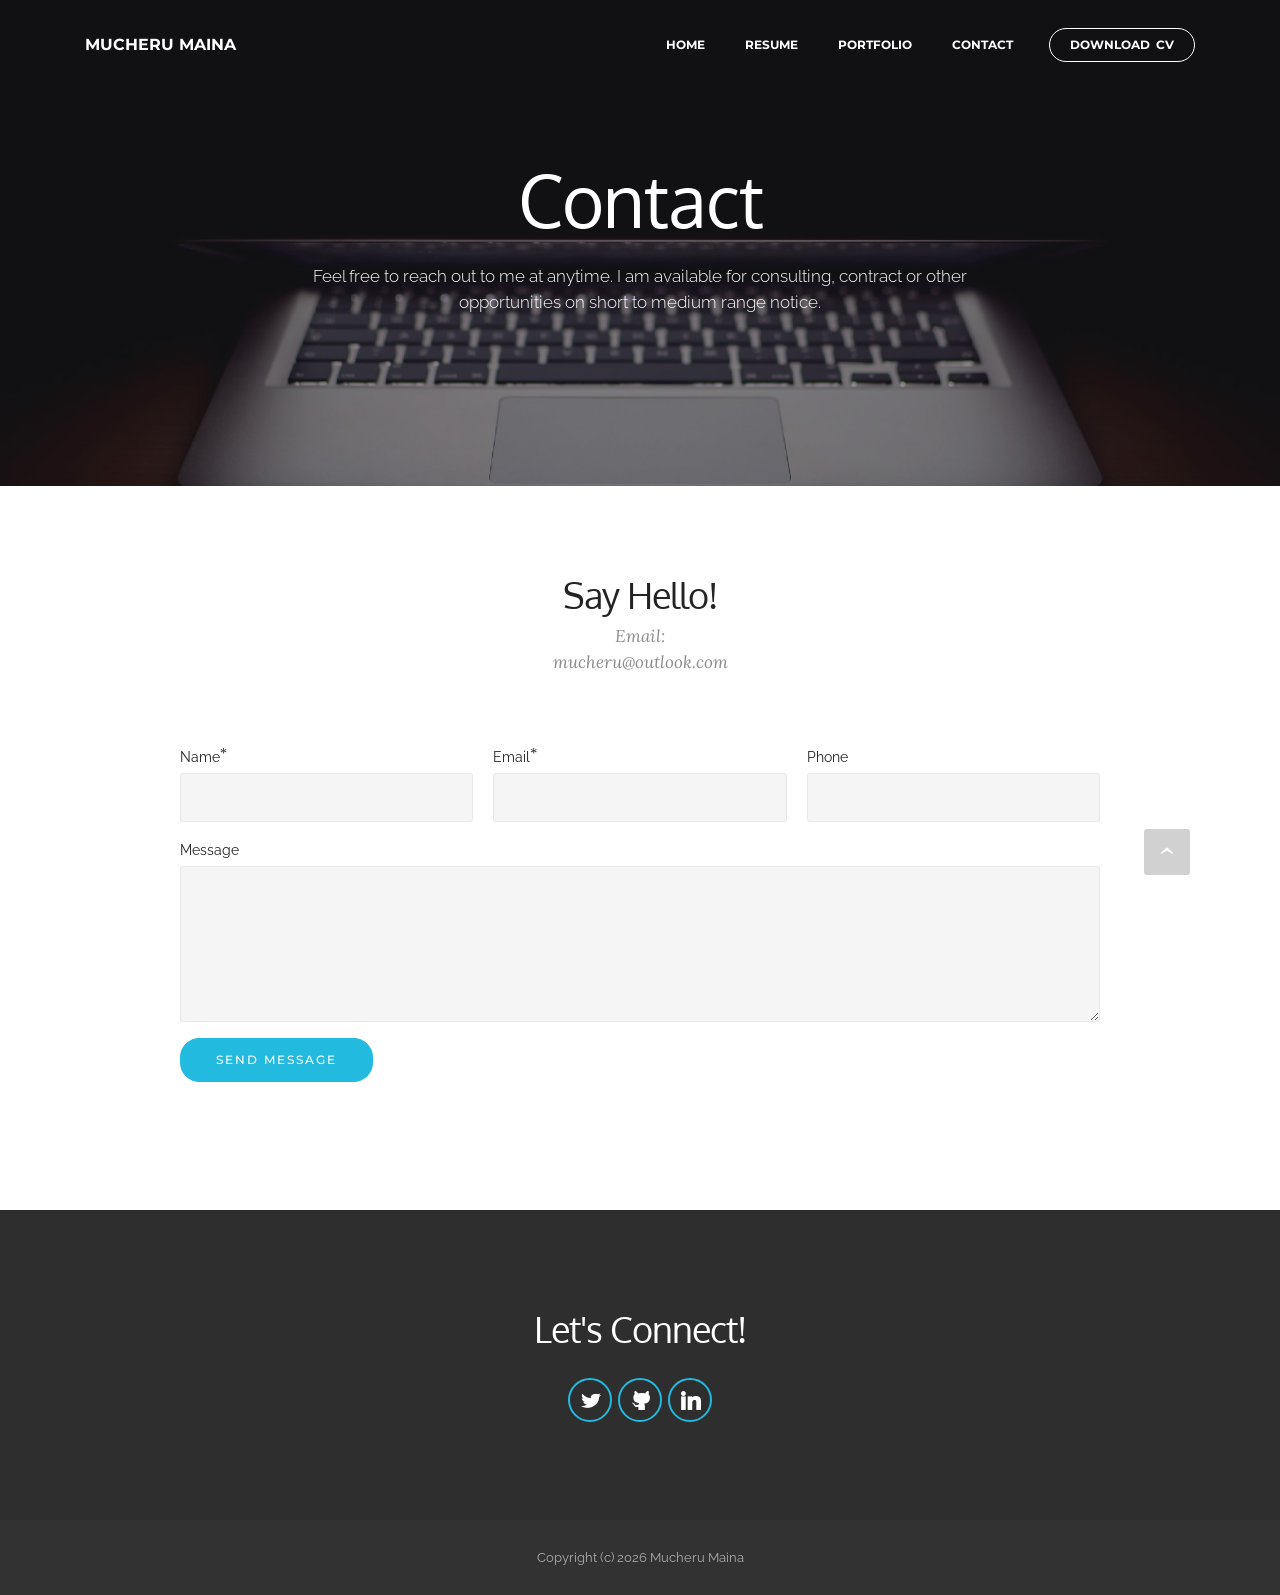
==== commit 43834484: "v.1.2" ====
--- a/contact.html
+++ b/contact.html
@@ -50,7 +50,7 @@
                         <div class="hamburger-icon"></div>
                     </button>
 
-                    <ul class="nav-dropdown collapse pull-xs-right nav navbar-nav navbar-toggleable-sm" id="exCollapsingNavbar"><li class="nav-item"><a class="nav-link link" href="index.html">HOME</a></li><li class="nav-item"><a class="nav-link link" href="resume.html">RESUME</a></li><li class="nav-item"><a class="nav-link link" href="portfolio.html">PORTFOLIO</a></li><li class="nav-item"><a class="nav-link link" href="contact.html">CONTACT</a></li><li class="nav-item nav-btn"><a class="nav-link btn btn-white-outline btn-white" href="Akash_DevOpsEngineer.pdf" target="_blank">DOWNLOAD &nbsp;CV</a></li></ul>
+                    <ul class="nav-dropdown collapse pull-xs-right nav navbar-nav navbar-toggleable-sm" id="exCollapsingNavbar"><li class="nav-item"><a class="nav-link link" href="index.html">HOME</a></li><li class="nav-item"><a class="nav-link link" href="resume.html">RESUME</a></li><li class="nav-item"><a class="nav-link link" href="portfolio.html">PORTFOLIO</a></li><li class="nav-item"><a class="nav-link link" href="contact.html">CONTACT</a></li><li class="nav-item nav-btn"><a class="nav-link btn btn-white-outline btn-white" href="#" target="_blank">DOWNLOAD &nbsp;CV</a></li></ul>
                     <button hidden="" class="navbar-toggler navbar-close" type="button" data-toggle="collapse" data-target="#exCollapsingNavbar">
                         <div class="close-icon"></div>
                     </button>
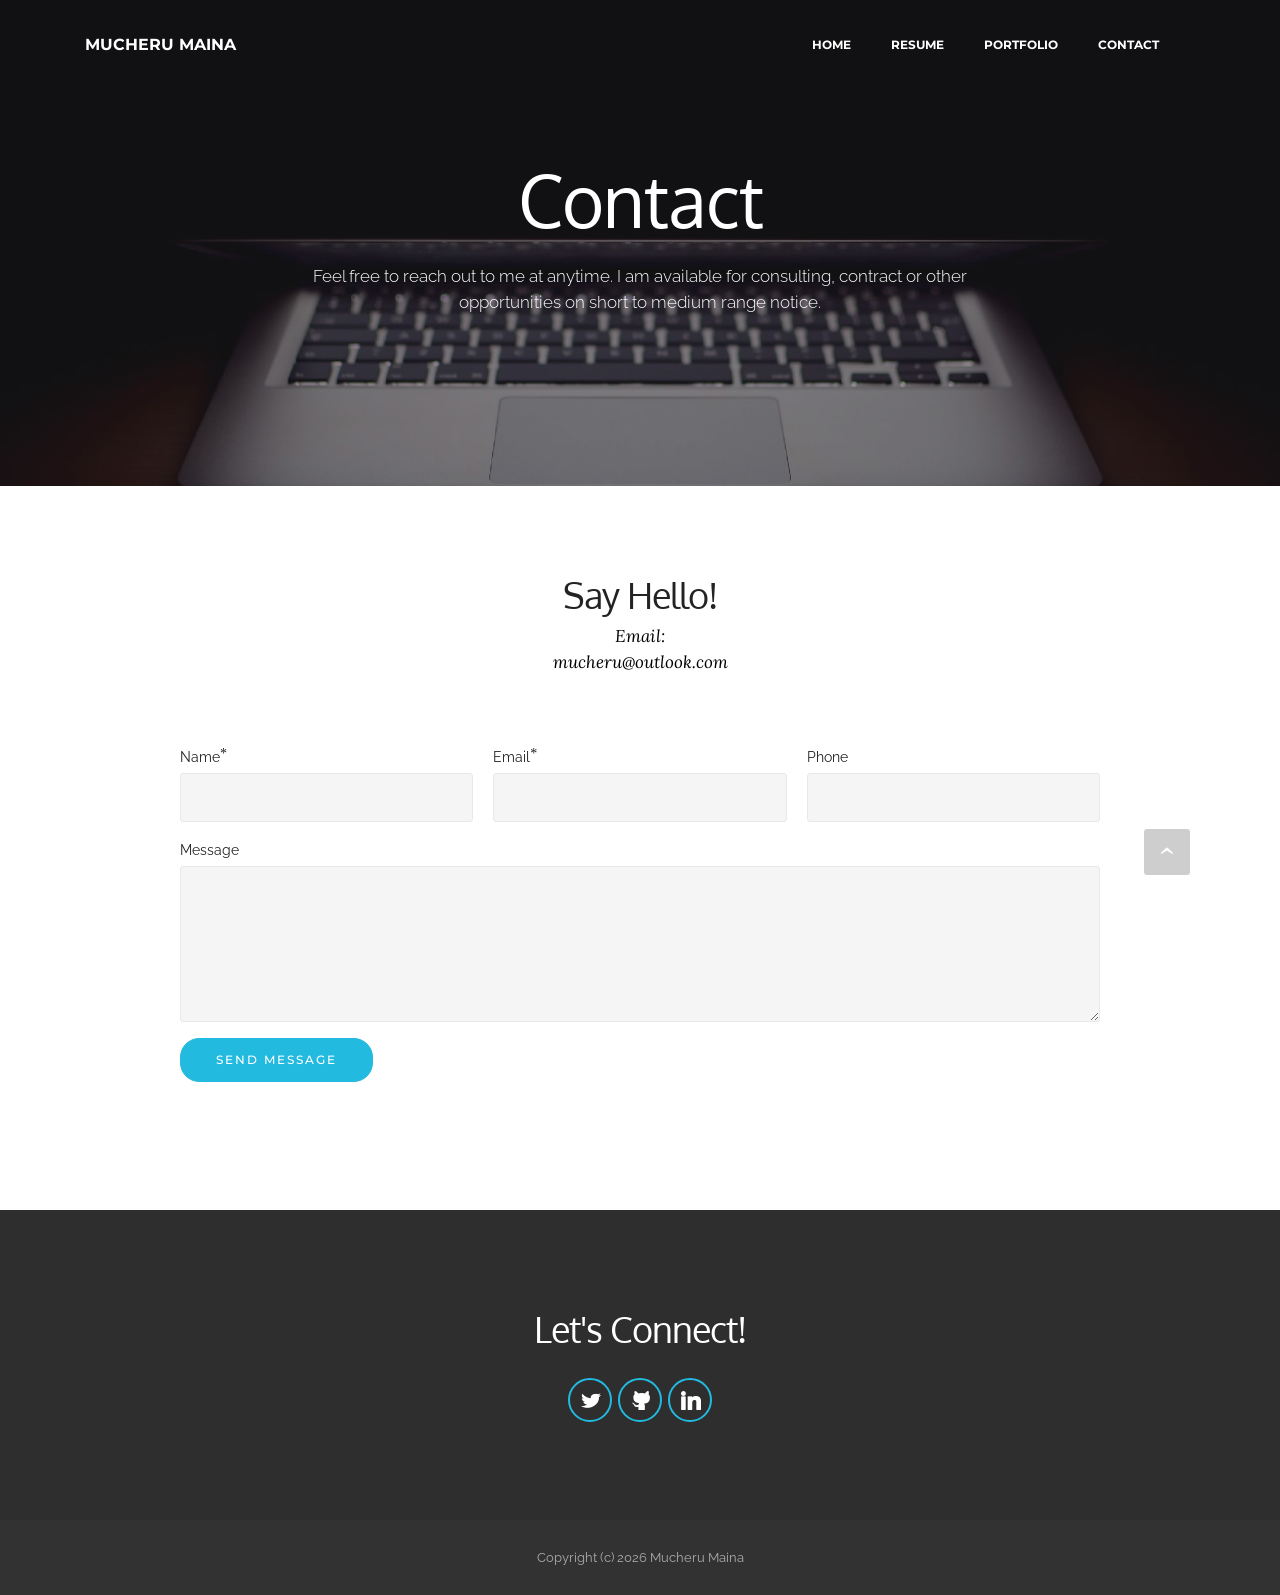
==== commit 3af41d5b: "Updated Portifolio" ====
--- a/contact.html
+++ b/contact.html
@@ -50,7 +50,7 @@
                         <div class="hamburger-icon"></div>
                     </button>
 
-                    <ul class="nav-dropdown collapse pull-xs-right nav navbar-nav navbar-toggleable-sm" id="exCollapsingNavbar"><li class="nav-item"><a class="nav-link link" href="index.html">HOME</a></li><li class="nav-item"><a class="nav-link link" href="resume.html">RESUME</a></li><li class="nav-item"><a class="nav-link link" href="portfolio.html">PORTFOLIO</a></li><li class="nav-item"><a class="nav-link link" href="contact.html">CONTACT</a></li><li class="nav-item nav-btn"><a class="nav-link btn btn-white-outline btn-white" href="#" target="_blank">DOWNLOAD &nbsp;CV</a></li></ul>
+                    <ul class="nav-dropdown collapse pull-xs-right nav navbar-nav navbar-toggleable-sm" id="exCollapsingNavbar"><li class="nav-item"><a class="nav-link link" href="index.html">HOME</a></li><li class="nav-item"><a class="nav-link link" href="resume.html">RESUME</a></li><li class="nav-item"><a class="nav-link link" href="portfolio.html">PORTFOLIO</a></li><li class="nav-item"><a class="nav-link link" href="contact.html">CONTACT</a></li><li class="nav-item nav-btn"></li></ul>
                     <button hidden="" class="navbar-toggler navbar-close" type="button" data-toggle="collapse" data-target="#exCollapsingNavbar">
                         <div class="close-icon"></div>
                     </button>
@@ -86,7 +86,7 @@
             <div class="row">
                 <div class="col-xs-12 text-xs-center">
                     <h3 class="mbr-section-title display-2"><span style="font-weight: normal;">Say Hello!</span><br></h3>
-                    <small class="mbr-section-subtitle">Email: <br> mucheru@outlook.com</small>
+                    <small class="mbr-section-subtitle" style="color: black;" >Email: <br> mucheru@outlook.com  </small>
                 </div>
             </div>
         </div>
@@ -102,7 +102,7 @@
                     </div>
 
 
-                    <form action="https://mobirise.com/" method="post" data-form-title="Say Hello!">
+                    <form action="contact.php" method="post" data-form-title="Say Hello!" enctype=”multipart/form-data”>
 
                         <input type="hidden" value="Js5+iXMPd2FAtVKi3OQcribFAddz5ysZeASKWbXDjiBHp0+M70c8hqs+vsCgE6bbr0Z7Grp+xDUyCAh+n2Dk16DjJ490CND9XpCH7B3mspNyZ5aL2KWhgXwnM+QDOnDD" data-form-email="true">
 
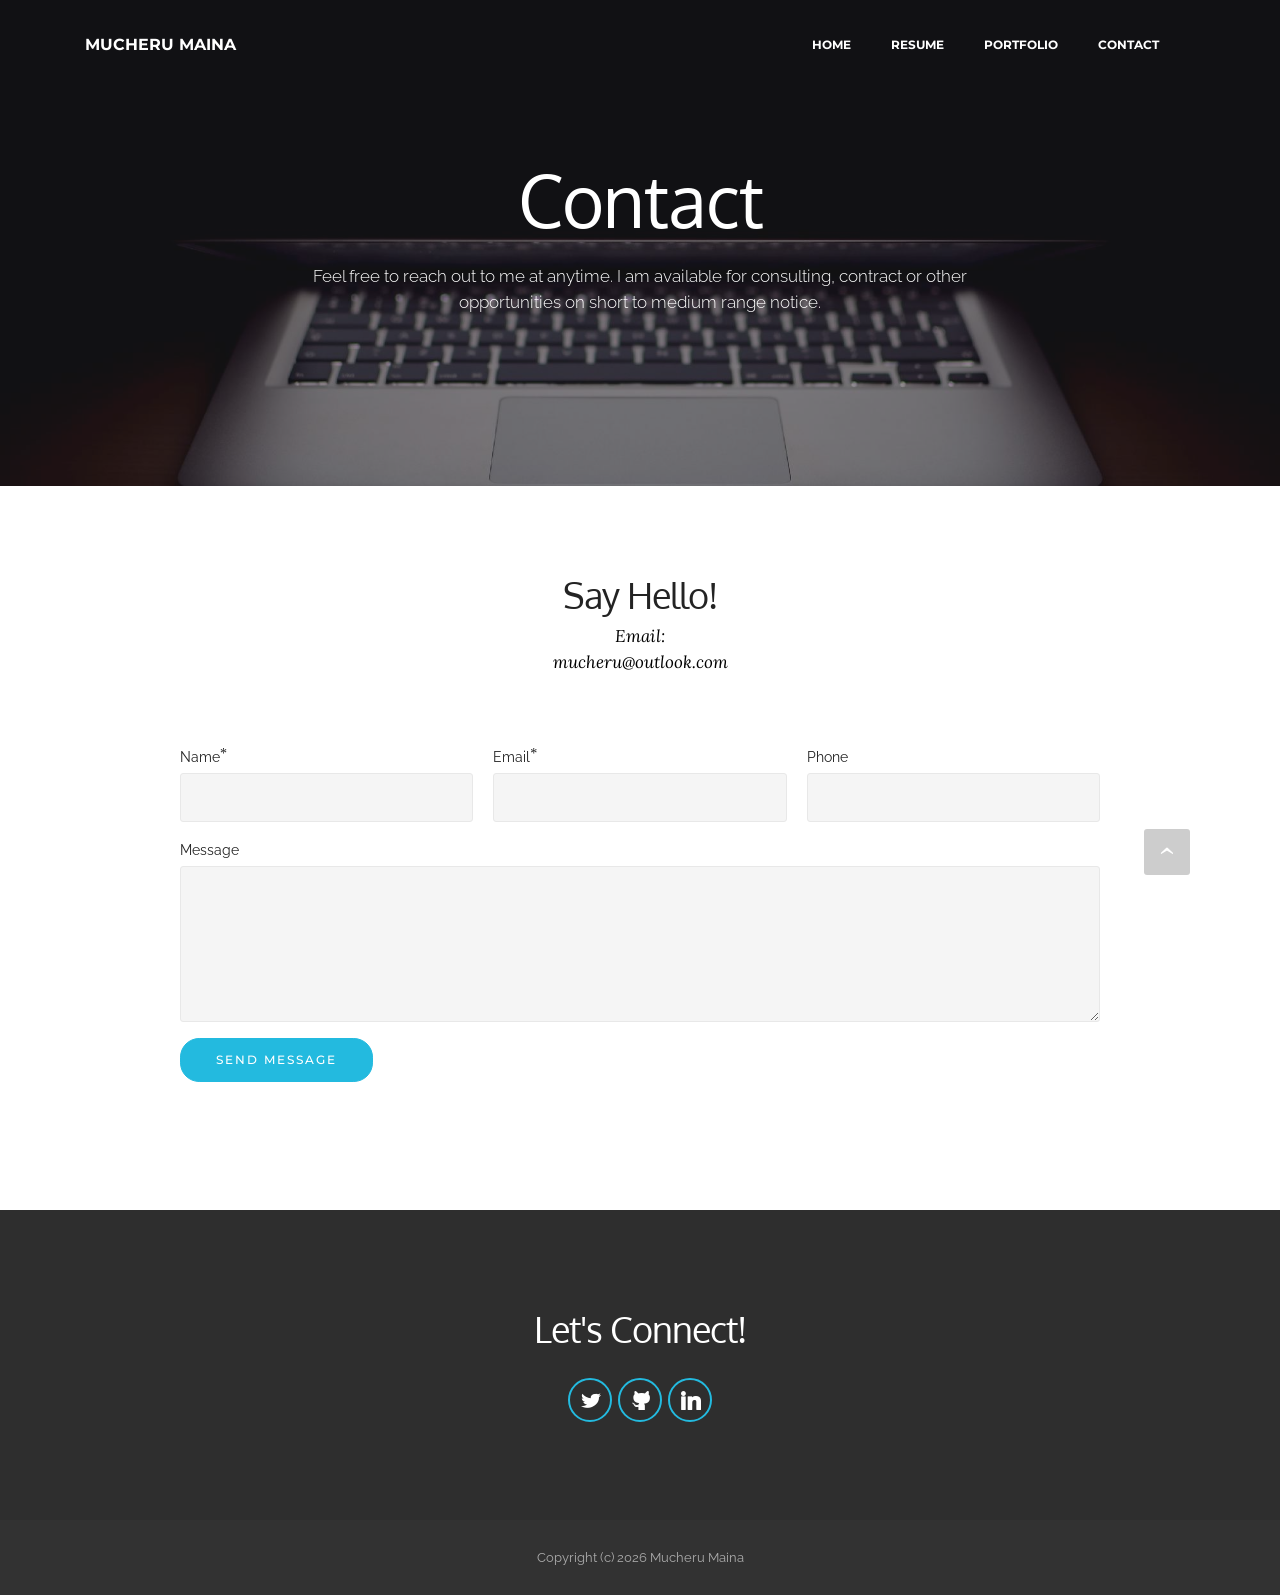
==== commit a6365875: "Improve security, SEO, accessibility, and fix HTML issues Security: - Fix XSS vulnerability in conta" ====
--- a/contact.html
+++ b/contact.html
@@ -1,5 +1,5 @@
 <!DOCTYPE html>
-<html>
+<html lang="en">
 
 <head>
   
@@ -8,9 +8,18 @@
   <meta name="generator" content="Mobirise v3.10, mobirise.com">
   <meta name="viewport" content="width=device-width, initial-scale=1">
   <link rel="shortcut icon" href="assets/images/icons8-newtonsoft-128.png" type="image/x-icon">
-  <meta name="description" content="Feel free to reach out to me at anytime. I am available for consulting, contract or other opportunities on short to medium range notice.
-">
-  <title>Contact - DevOps Enginer </title>
+  <meta name="description" content="Contact Mucheru Maina - DevOps Engineer. Available for consulting, contract, or other opportunities. Get in touch for AWS, Kubernetes, and DevOps expertise.">
+  <meta name="author" content="Mucheru Maina">
+
+  <!-- Open Graph / Social Media -->
+  <meta property="og:type" content="website">
+  <meta property="og:title" content="Contact - Mucheru Maina | DevOps Engineer">
+  <meta property="og:description" content="Get in touch with Mucheru Maina for consulting and DevOps opportunities.">
+  <meta property="og:url" content="https://muchezz.github.io/contact.html">
+  <meta name="twitter:card" content="summary">
+  <meta name="twitter:site" content="@mucheeru">
+
+  <title>Contact - DevOps Engineer | Mucheru Maina</title>
   <link rel="stylesheet" href="https://fonts.googleapis.com/css?family=Lora:400,700,400italic,700italic&amp;subset=latin">
   <link rel="stylesheet" href="https://fonts.googleapis.com/css?family=Montserrat:400,700">
   <link rel="stylesheet" href="https://fonts.googleapis.com/css?family=Raleway:100,100i,200,200i,300,300i,400,400i,500,500i,600,600i,700,700i,800,800i,900,900i">
@@ -46,7 +55,7 @@
                 </div>
                 <div class="mbr-table-cell">
 
-                    <button class="navbar-toggler pull-xs-right hidden-md-up" type="button" data-toggle="collapse" data-target="#exCollapsingNavbar">
+                    <button class="navbar-toggler pull-xs-right hidden-md-up" type="button" data-toggle="collapse" data-target="#exCollapsingNavbar" aria-expanded="false" aria-controls="exCollapsingNavbar" aria-label="Toggle navigation">
                         <div class="hamburger-icon"></div>
                     </button>
 
@@ -151,7 +160,11 @@
         <div class="row">
             <div class="col-md-8 col-md-offset-2 text-xs-center">
                 <h3 class="mbr-section-title display-2"><span style="font-weight: normal;">Let's Connect!</span></h3>
-                <div><a class="btn btn-social" title="Twitter" target="_blank" href="https://twitter.com/mucheeru"><i class="socicon socicon-twitter"></i></a>  <a class="btn btn-social" title="Github" target="_blank" href="https://github.com/Muchezz"><i class="socicon socicon-github"></i></a> <a class="btn btn-social" title="LinkedIn" target="_blank" href="https://www.linkedin.com/in/mucheruj"><i class="socicon socicon-linkedin"></i></a> </div>
+                <div>
+                    <a class="btn btn-social" title="Twitter" target="_blank" href="https://twitter.com/mucheeru" rel="noopener noreferrer" aria-label="Follow on Twitter"><i class="socicon socicon-twitter" aria-hidden="true"></i></a>
+                    <a class="btn btn-social" title="Github" target="_blank" href="https://github.com/Muchezz" rel="noopener noreferrer" aria-label="View GitHub profile"><i class="socicon socicon-github" aria-hidden="true"></i></a>
+                    <a class="btn btn-social" title="LinkedIn" target="_blank" href="https://www.linkedin.com/in/mucheruj" rel="noopener noreferrer" aria-label="Connect on LinkedIn"><i class="socicon socicon-linkedin" aria-hidden="true"></i></a>
+                </div>
             </div>
         </div>
     </div>
@@ -176,12 +189,7 @@
   <script src="assets/theme/js/script.js"></script>
   <script src="assets/formoid/formoid.min.js"></script>
   
-  <script>
-  (function (w,i,d,g,e,t,s) {w[d] = w[d]||[];t= i.createElement(g);
-    t.async=1;t.src=e;s=i.getElementsByTagName(g)[0];s.parentNode.insertBefore(t, s);
-  })(window, document, '_gscq','script','../widgets.getsitecontrol.com/62817/script.js');
-</script>
-  <input name="animation" type="hidden">
-   <div id="scrollToTop" class="scrollToTop mbr-arrow-up"><a style="text-align: center;"><i class="mbr-arrow-up-icon"></i></a></div>
+    <input name="animation" type="hidden">
+   <div id="scrollToTop" class="scrollToTop mbr-arrow-up"><a style="text-align: center;" aria-label="Scroll to top" role="button"><i class="mbr-arrow-up-icon" aria-hidden="true"></i></a></div>
   </body>
 </html>
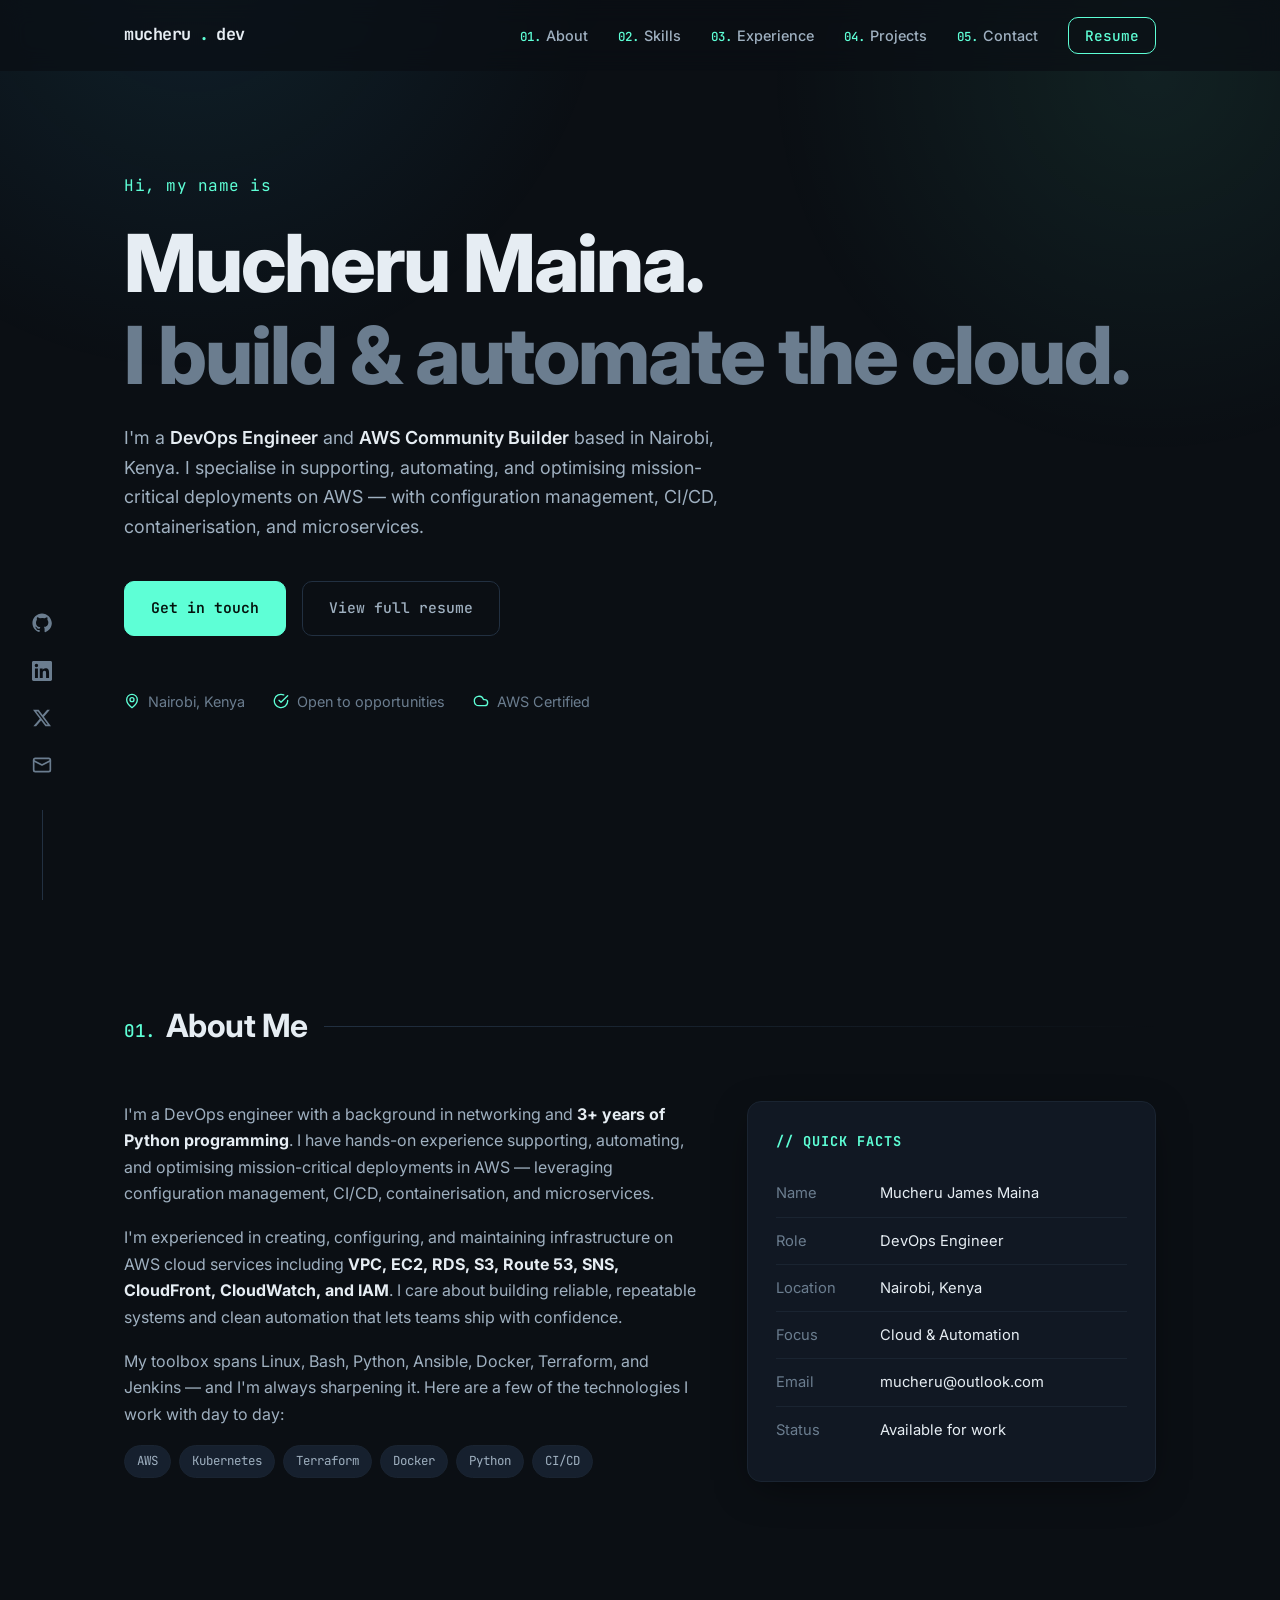
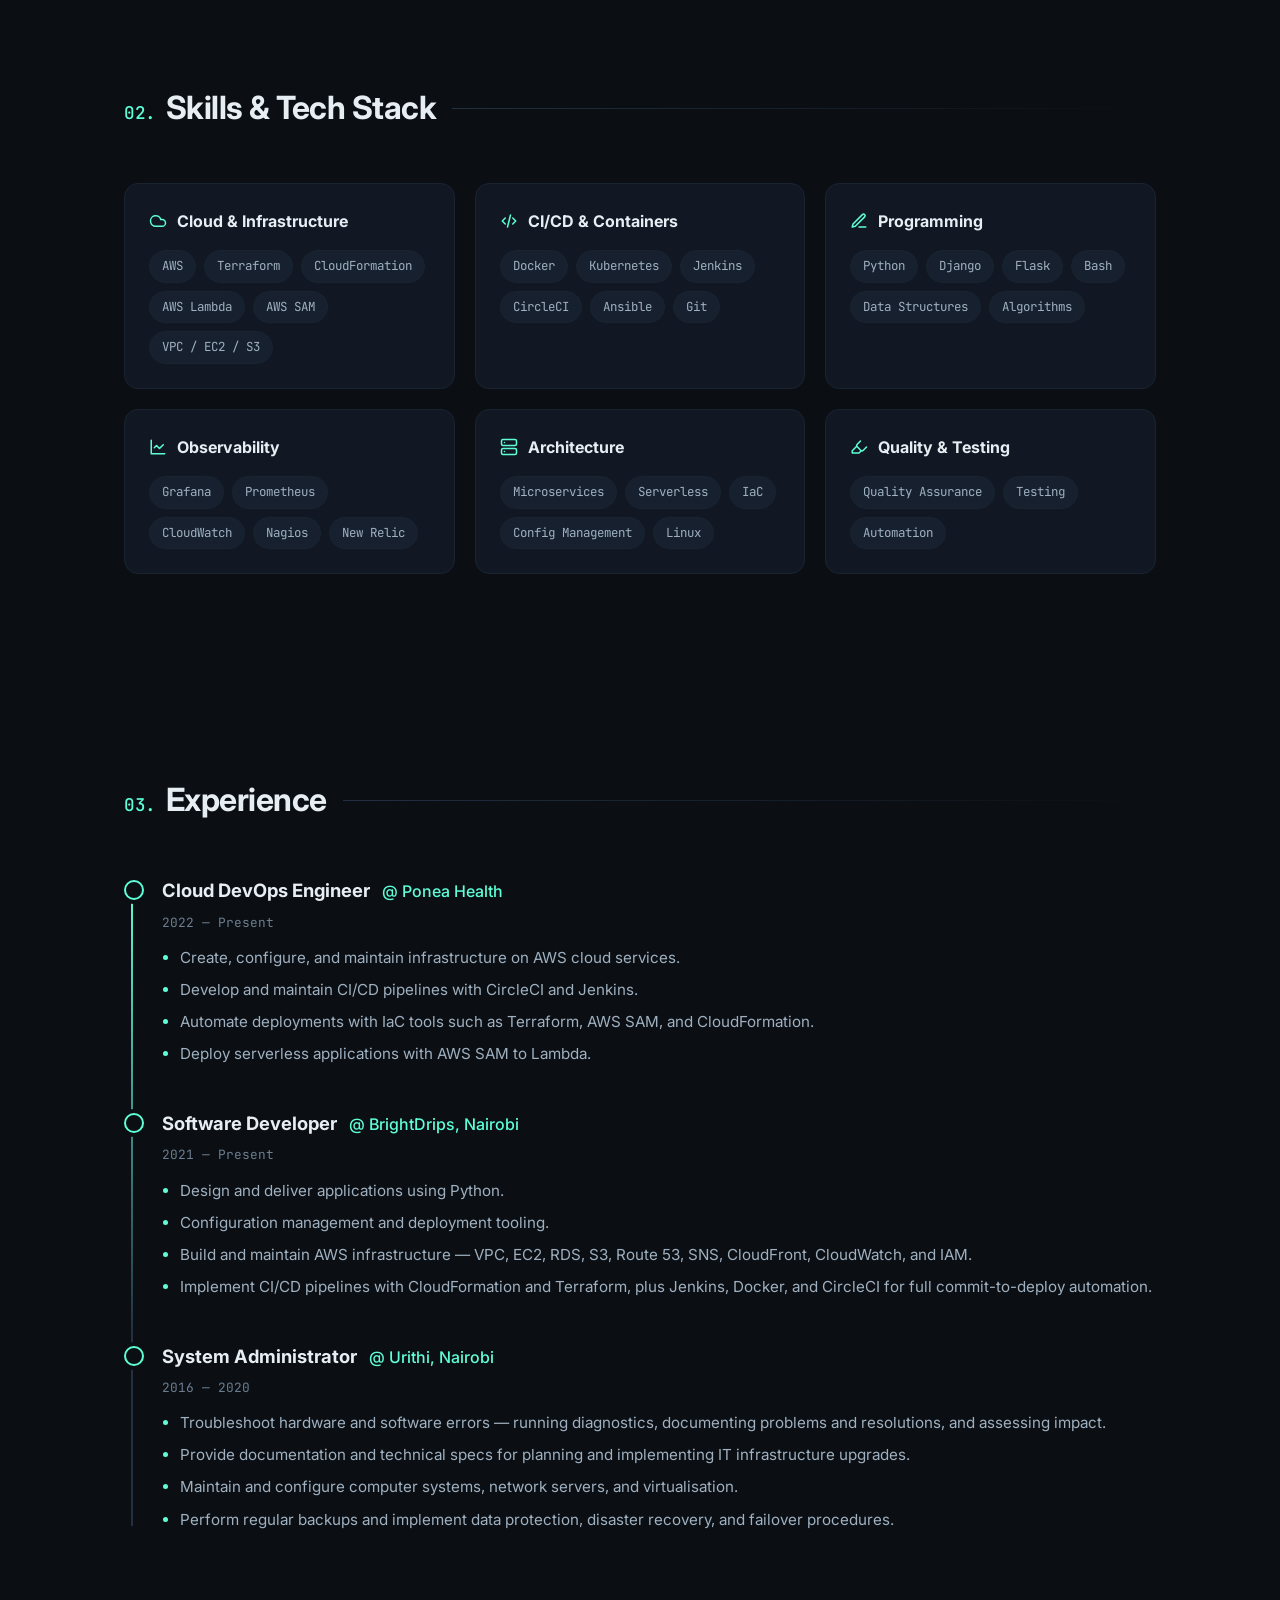
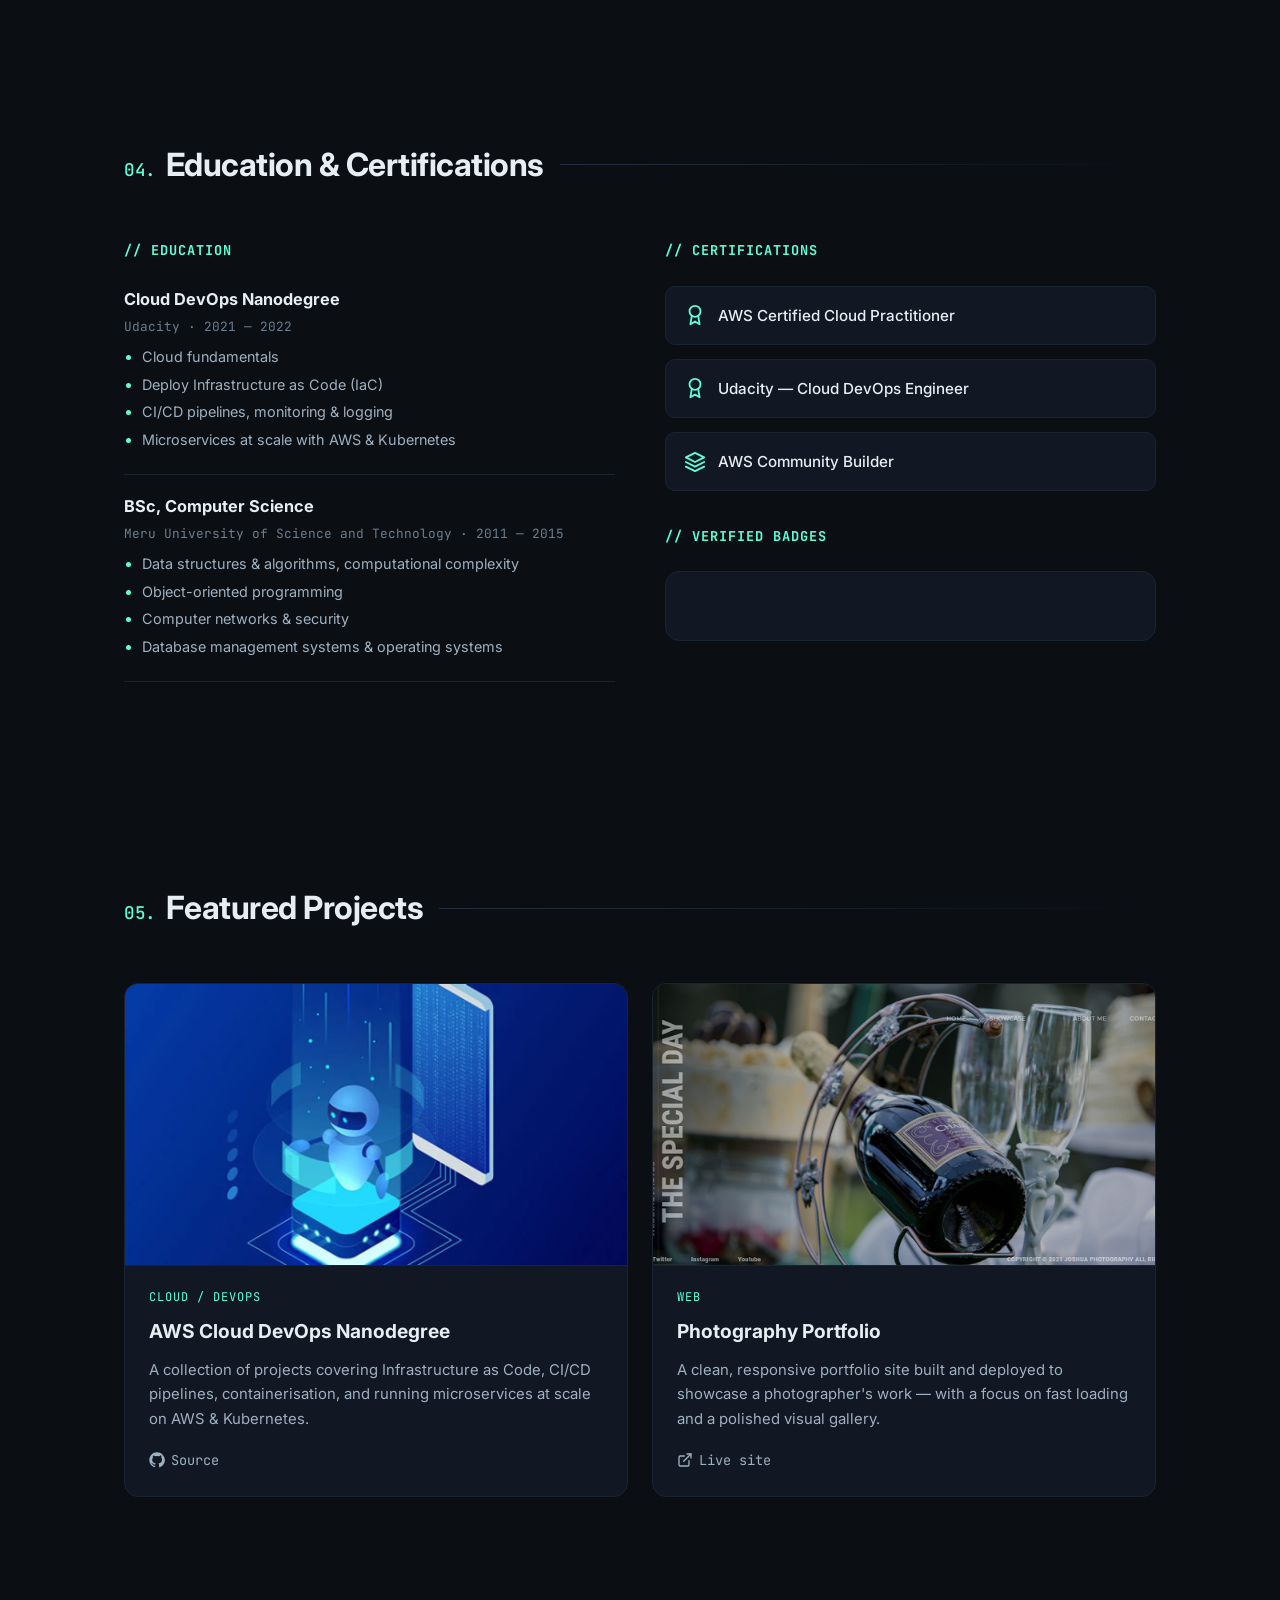
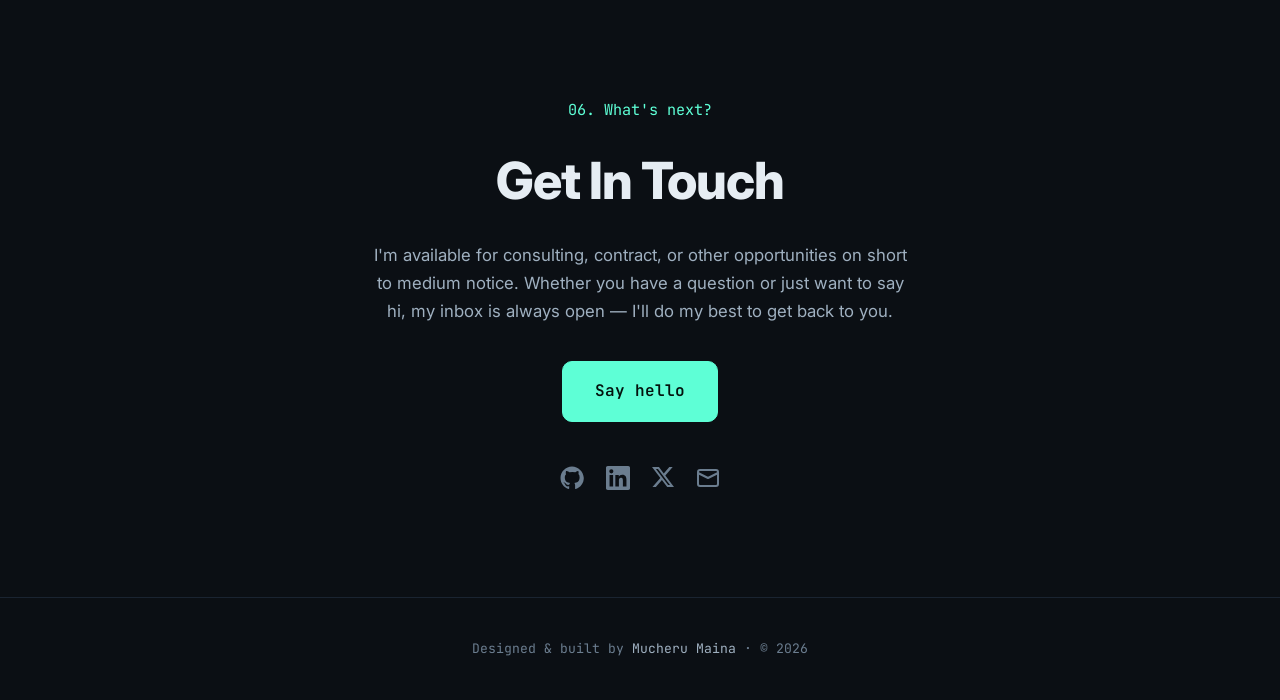
==== commit e0caa024: "Rebuild resume site as modern single-page portfolio Redesign the site into a dark, modern single-pag" ====
--- a/contact.html
+++ b/contact.html
@@ -2,194 +2,23 @@
 <html lang="en">
 
 <head>
-  
   <meta charset="UTF-8">
-  <meta http-equiv="X-UA-Compatible" content="IE=edge">
-  <meta name="generator" content="Mobirise v3.10, mobirise.com">
   <meta name="viewport" content="width=device-width, initial-scale=1">
   <link rel="shortcut icon" href="assets/images/icons8-newtonsoft-128.png" type="image/x-icon">
-  <meta name="description" content="Contact Mucheru Maina - DevOps Engineer. Available for consulting, contract, or other opportunities. Get in touch for AWS, Kubernetes, and DevOps expertise.">
-  <meta name="author" content="Mucheru Maina">
+  <title>Contact — Mucheru Maina | DevOps Engineer</title>
+  <link rel="canonical" href="https://muchezz.github.io/index.html#contact">
+  <meta name="robots" content="noindex">
+  <meta http-equiv="refresh" content="0; url=index.html#contact">
+  <script>window.location.replace('index.html#contact');</script>
+  <style>
+    body { background:#0b0f14; color:#e6edf3; font-family:-apple-system,BlinkMacSystemFont,"Segoe UI",Roboto,sans-serif;
+           display:flex; min-height:100vh; align-items:center; justify-content:center; margin:0; text-align:center; }
+    a { color:#5effd6; }
+  </style>
+</head>
 
-  <!-- Open Graph / Social Media -->
-  <meta property="og:type" content="website">
-  <meta property="og:title" content="Contact - Mucheru Maina | DevOps Engineer">
-  <meta property="og:description" content="Get in touch with Mucheru Maina for consulting and DevOps opportunities.">
-  <meta property="og:url" content="https://muchezz.github.io/contact.html">
-  <meta name="twitter:card" content="summary">
-  <meta name="twitter:site" content="@mucheeru">
+<body>
+  <p>Redirecting to contact… <a href="index.html#contact">Click here if you are not redirected.</a></p>
+</body>
 
-  <title>Contact - DevOps Engineer | Mucheru Maina</title>
-  <link rel="stylesheet" href="https://fonts.googleapis.com/css?family=Lora:400,700,400italic,700italic&amp;subset=latin">
-  <link rel="stylesheet" href="https://fonts.googleapis.com/css?family=Montserrat:400,700">
-  <link rel="stylesheet" href="https://fonts.googleapis.com/css?family=Raleway:100,100i,200,200i,300,300i,400,400i,500,500i,600,600i,700,700i,800,800i,900,900i">
-  <link rel="stylesheet" href="assets/bootstrap-material-design-font/css/material.css">
-  <link rel="stylesheet" href="assets/tether/tether.min.css">
-  <link rel="stylesheet" href="assets/bootstrap/css/bootstrap.min.css">
-  <link rel="stylesheet" href="assets/animate.css/animate.min.css">
-  <link rel="stylesheet" href="assets/dropdown/css/style.css">
-  <link rel="stylesheet" href="assets/socicon/css/socicon.min.css">
-  <link rel="stylesheet" href="assets/theme/css/style.css">
-  <link rel="stylesheet" href="assets/mobirise/css/mbr-additional.css" type="text/css">
-  
-  
-  
-</head>
-<body>
-
-
-
-<section id="page5-menu-0">
-
-    <nav class="navbar navbar-dropdown bg-color transparent navbar-fixed-top">
-        <div class="container">
-
-            <div class="mbr-table">
-                <div class="mbr-table-cell">
-
-                    <div class="navbar-brand">
-                        
-                        <a class="navbar-caption" href="index.html">MUCHERU MAINA</a>
-                    </div>
-
-                </div>
-                <div class="mbr-table-cell">
-
-                    <button class="navbar-toggler pull-xs-right hidden-md-up" type="button" data-toggle="collapse" data-target="#exCollapsingNavbar" aria-expanded="false" aria-controls="exCollapsingNavbar" aria-label="Toggle navigation">
-                        <div class="hamburger-icon"></div>
-                    </button>
-
-                    <ul class="nav-dropdown collapse pull-xs-right nav navbar-nav navbar-toggleable-sm" id="exCollapsingNavbar"><li class="nav-item"><a class="nav-link link" href="index.html">HOME</a></li><li class="nav-item"><a class="nav-link link" href="resume.html">RESUME</a></li><li class="nav-item"><a class="nav-link link" href="portfolio.html">PORTFOLIO</a></li><li class="nav-item"><a class="nav-link link" href="contact.html">CONTACT</a></li><li class="nav-item nav-btn"></li></ul>
-                    <button hidden="" class="navbar-toggler navbar-close" type="button" data-toggle="collapse" data-target="#exCollapsingNavbar">
-                        <div class="close-icon"></div>
-                    </button>
-
-                </div>
-            </div>
-
-        </div>
-    </nav>
-
-</section>
-
-<section class="mbr-section article mbr-parallax-background mbr-after-navbar" id="contact-msg-box8-0" style="background-image: url(assets/images/6hjtlkjsdqjqle2nipeu-macbook-2000x1325-30.jpg); padding-top: 160px; padding-bottom: 120px;">
-
-    <div class="mbr-overlay" style="opacity: 0.5; background-color: rgb(34, 34, 34);">
-    </div>
-    <div class="container">
-        <div class="row">
-            <div class="col-md-8 col-md-offset-2 text-xs-center">
-                <h3 class="mbr-section-title display-2"><span style="font-weight: normal;">Contact</span></h3>
-                <div class="lead"><p>Feel free to reach out to me at anytime. I am available for consulting, contract or other opportunities on short to medium range notice.</p><p><br></p></div>
-                
-            </div>
-        </div>
-    </div>
-
-</section>
-
-<section class="mbr-section" id="contact-form1-0" style="background-color: rgb(255, 255, 255); padding-top: 80px; padding-bottom: 120px;">
-    
-    <div class="mbr-section mbr-section__container mbr-section__container--middle">
-        <div class="container">
-            <div class="row">
-                <div class="col-xs-12 text-xs-center">
-                    <h3 class="mbr-section-title display-2"><span style="font-weight: normal;">Say Hello!</span><br></h3>
-                    <small class="mbr-section-subtitle" style="color: black;" >Email: <br> mucheru@outlook.com  </small>
-                </div>
-            </div>
-        </div>
-    </div>
-    <div class="mbr-section mbr-section-nopadding">
-        <div class="container">
-            <div class="row">
-                <div class="col-xs-12 col-lg-10 col-lg-offset-1" data-form-type="formoid">
-
-
-                    <div data-form-alert="true">
-                        <div hidden="" data-form-alert-success="true" class="alert alert-form alert-success text-xs-center">Thanks! for reaching out, I will get back to you shortly</div>
-                    </div>
-
-
-                    <form action="contact.php" method="post" data-form-title="Say Hello!" enctype=”multipart/form-data”>
-
-                        <input type="hidden" value="Js5+iXMPd2FAtVKi3OQcribFAddz5ysZeASKWbXDjiBHp0+M70c8hqs+vsCgE6bbr0Z7Grp+xDUyCAh+n2Dk16DjJ490CND9XpCH7B3mspNyZ5aL2KWhgXwnM+QDOnDD" data-form-email="true">
-
-                        <div class="row row-sm-offset">
-
-                            <div class="col-xs-12 col-md-4">
-                                <div class="form-group">
-                                    <label class="form-control-label" for="contact-form1-0-name">Name<span class="form-asterisk">*</span></label>
-                                    <input type="text" class="form-control" name="name" required="" data-form-field="Name" id="contact-form1-0-name">
-                                </div>
-                            </div>
-
-                            <div class="col-xs-12 col-md-4">
-                                <div class="form-group">
-                                    <label class="form-control-label" for="contact-form1-0-email">Email<span class="form-asterisk">*</span></label>
-                                    <input type="email" class="form-control" name="email" required="" data-form-field="Email" id="contact-form1-0-email">
-                                </div>
-                            </div>
-
-                            <div class="col-xs-12 col-md-4">
-                                <div class="form-group">
-                                    <label class="form-control-label" for="contact-form1-0-phone">Phone</label>
-                                    <input type="tel" class="form-control" name="phone" data-form-field="Phone" id="contact-form1-0-phone">
-                                </div>
-                            </div>
-
-                        </div>
-
-                        <div class="form-group">
-                            <label class="form-control-label" for="contact-form1-0-message">Message</label>
-                            <textarea class="form-control" name="message" rows="7" data-form-field="Message" id="contact-form1-0-message"></textarea>
-                        </div>
-
-                        <div><button type="submit" class="btn btn-primary">SEND MESSAGE</button></div>
-
-                    </form>
-                </div>
-            </div>
-        </div>
-    </div>
-</section>
-
-<section class="mbr-section mbr-section-md-padding" id="contact-social-buttons4-0" style="background-color: rgb(46, 46, 46); padding-top: 90px; padding-bottom: 90px;">
-    
-    <div class="container">
-        <div class="row">
-            <div class="col-md-8 col-md-offset-2 text-xs-center">
-                <h3 class="mbr-section-title display-2"><span style="font-weight: normal;">Let's Connect!</span></h3>
-                <div>
-                    <a class="btn btn-social" title="Twitter" target="_blank" href="https://twitter.com/mucheeru" rel="noopener noreferrer" aria-label="Follow on Twitter"><i class="socicon socicon-twitter" aria-hidden="true"></i></a>
-                    <a class="btn btn-social" title="Github" target="_blank" href="https://github.com/Muchezz" rel="noopener noreferrer" aria-label="View GitHub profile"><i class="socicon socicon-github" aria-hidden="true"></i></a>
-                    <a class="btn btn-social" title="LinkedIn" target="_blank" href="https://www.linkedin.com/in/mucheruj" rel="noopener noreferrer" aria-label="Connect on LinkedIn"><i class="socicon socicon-linkedin" aria-hidden="true"></i></a>
-                </div>
-            </div>
-        </div>
-    </div>
-</section>
-
-<footer class="mbr-small-footer mbr-section mbr-section-nopadding" id="page5-footer1-0" style="background-color: rgb(50, 50, 50); padding-top: 1.75rem; padding-bottom: 1.75rem;">
-    
-    <div class="container">
-        <p class="text-xs-center">Copyright (c) <script>document.write(new Date().getFullYear())</script> Mucheru Maina</p>
-    </div>
-</footer>
-
-
-  <script src="assets/web/assets/jquery/jquery.min.js"></script>
-  <script src="assets/tether/tether.min.js"></script>
-  <script src="assets/bootstrap/js/bootstrap.min.js"></script>
-  <script src="assets/smooth-scroll/SmoothScroll.js"></script>
-  <script src="assets/viewportChecker/jquery.viewportchecker.js"></script>
-  <script src="assets/dropdown/js/script.min.js"></script>
-  <script src="assets/touchSwipe/jquery.touchSwipe.min.js"></script>
-  <script src="assets/jarallax/jarallax.js"></script>
-  <script src="assets/theme/js/script.js"></script>
-  <script src="assets/formoid/formoid.min.js"></script>
-  
-    <input name="animation" type="hidden">
-   <div id="scrollToTop" class="scrollToTop mbr-arrow-up"><a style="text-align: center;" aria-label="Scroll to top" role="button"><i class="mbr-arrow-up-icon" aria-hidden="true"></i></a></div>
-  </body>
-</html>+</html>
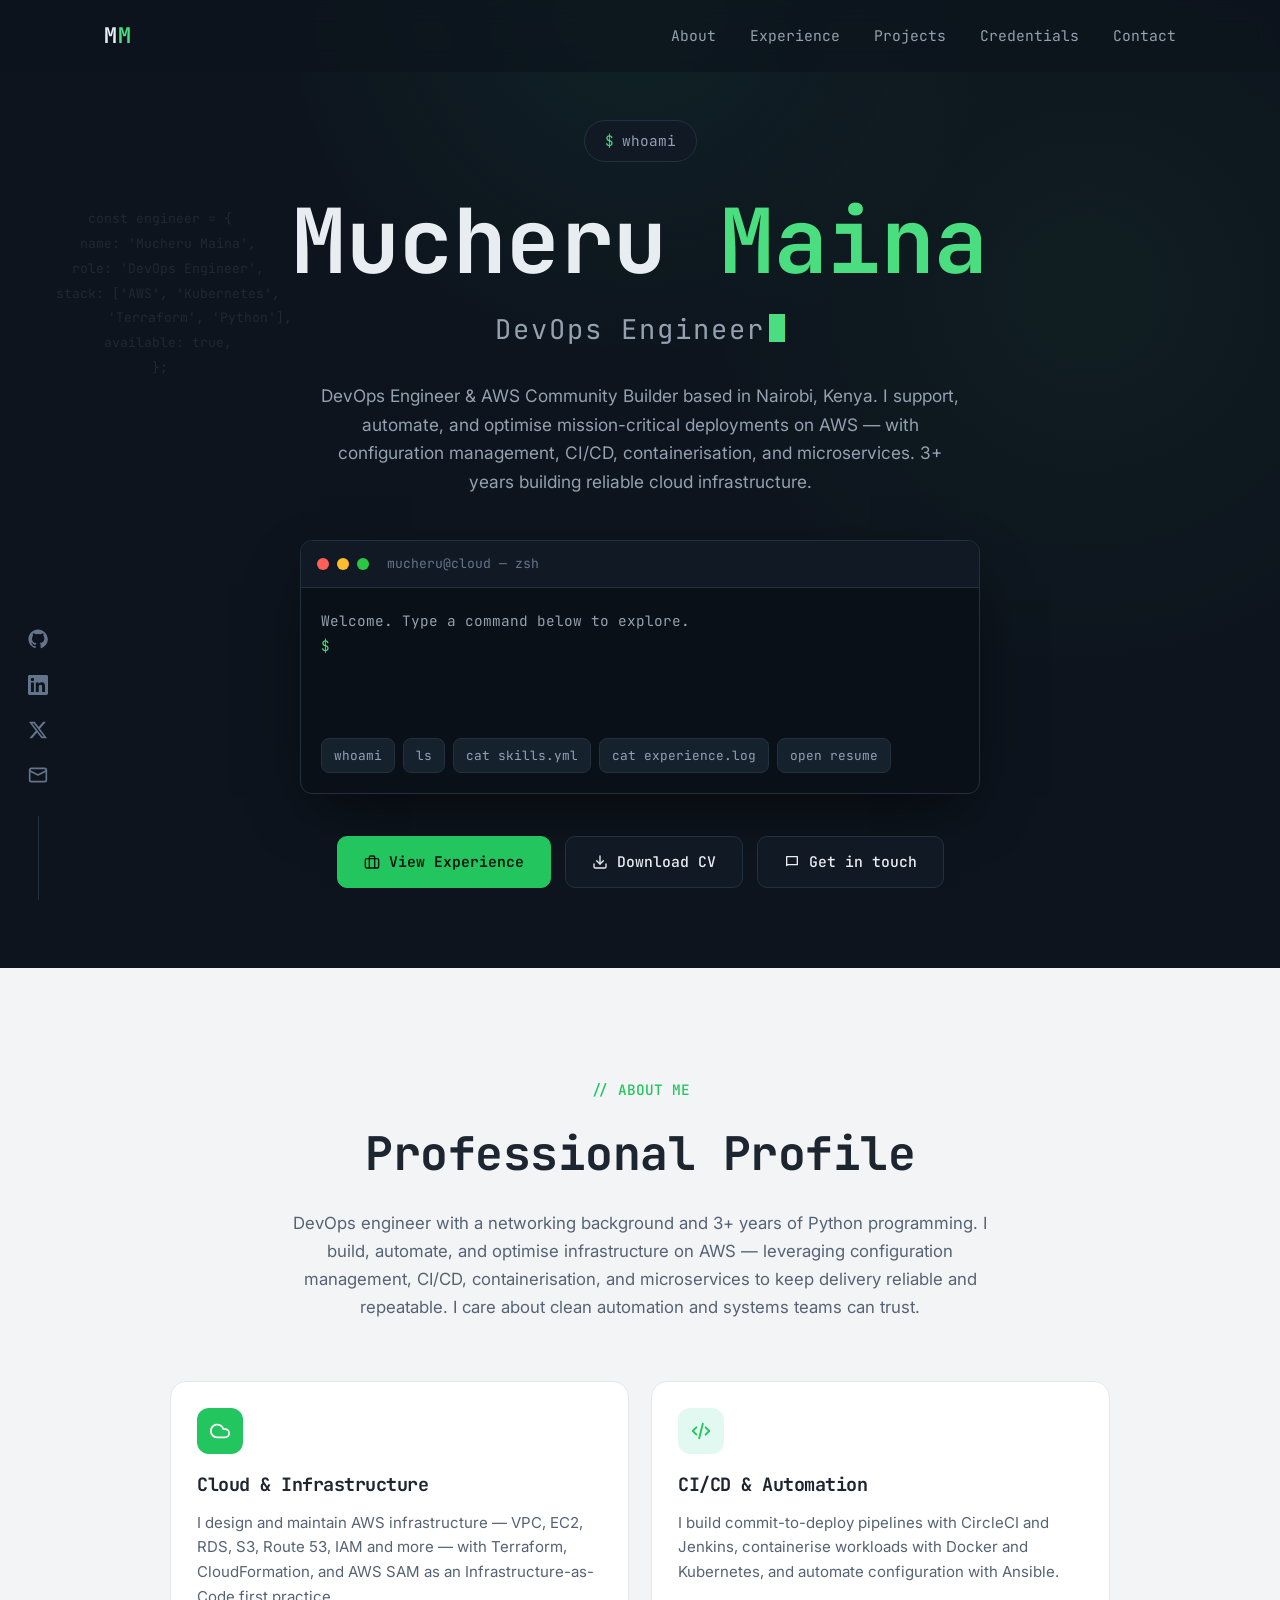
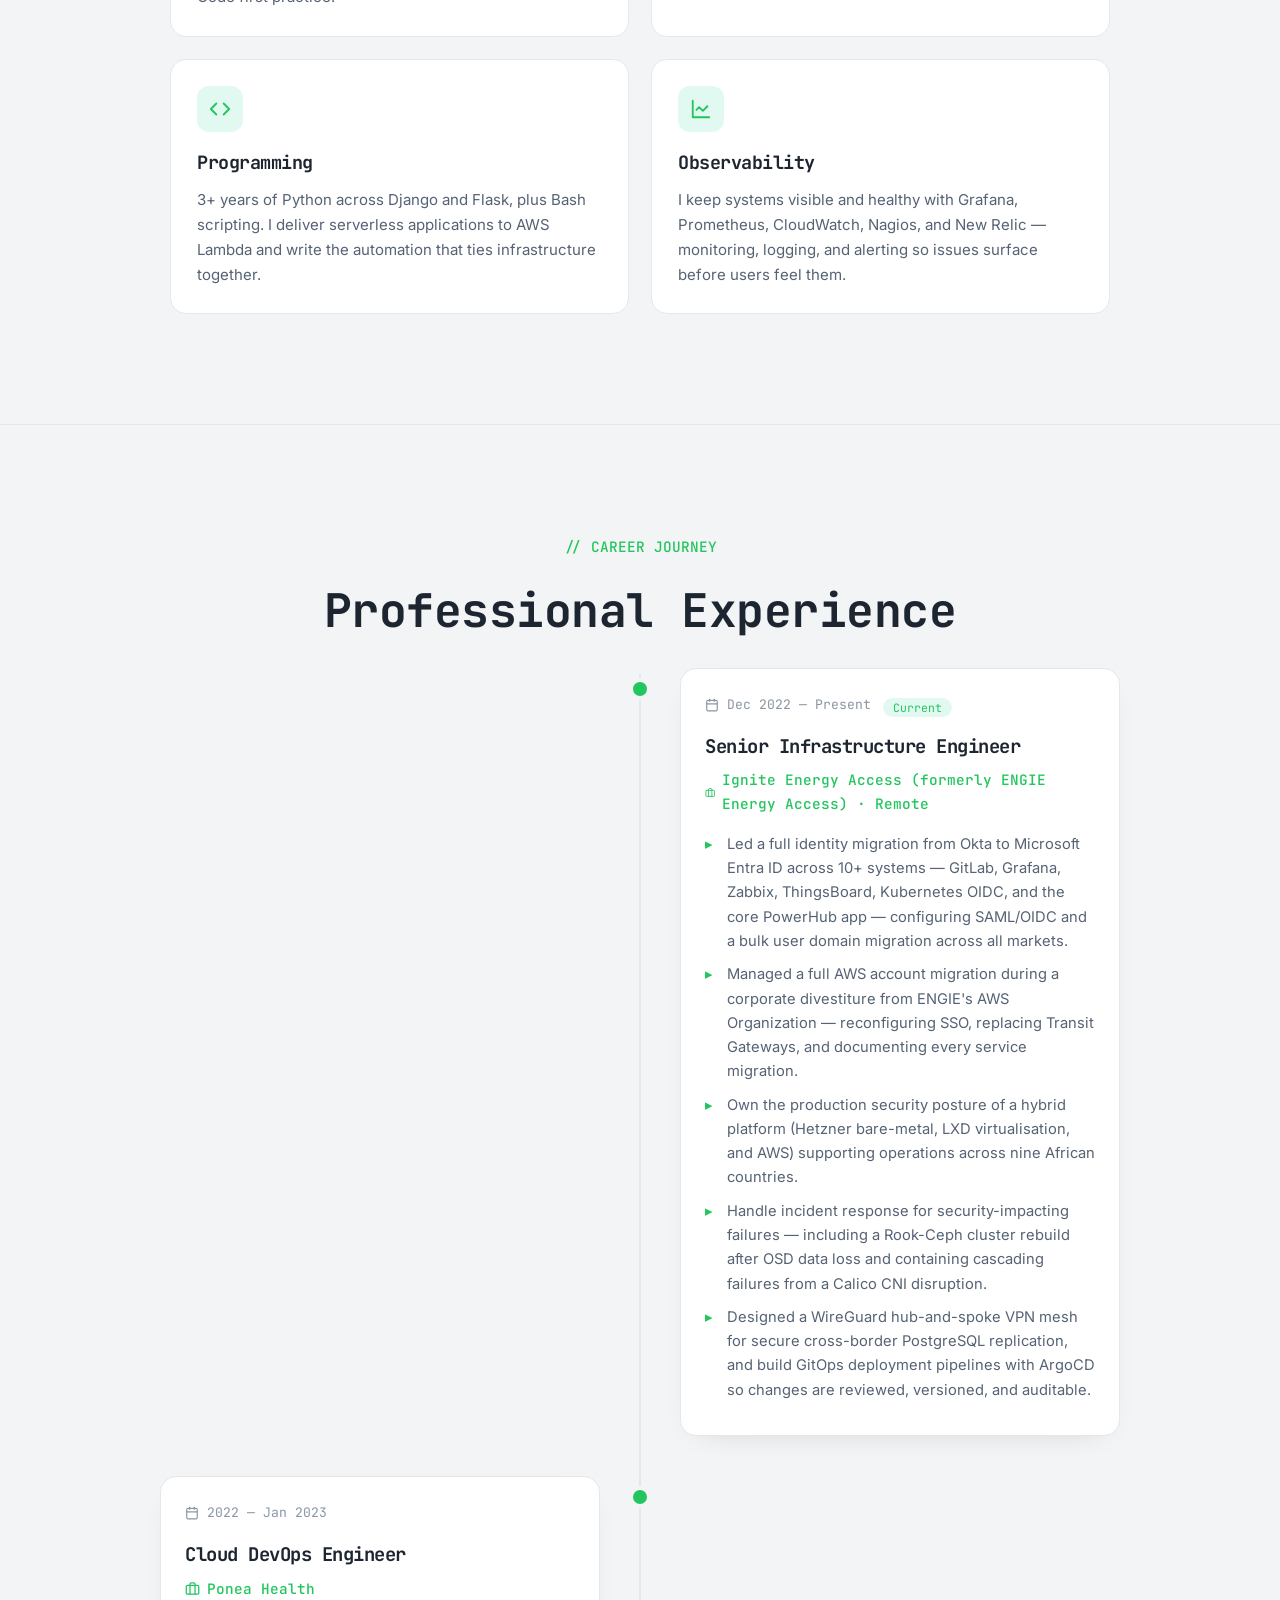
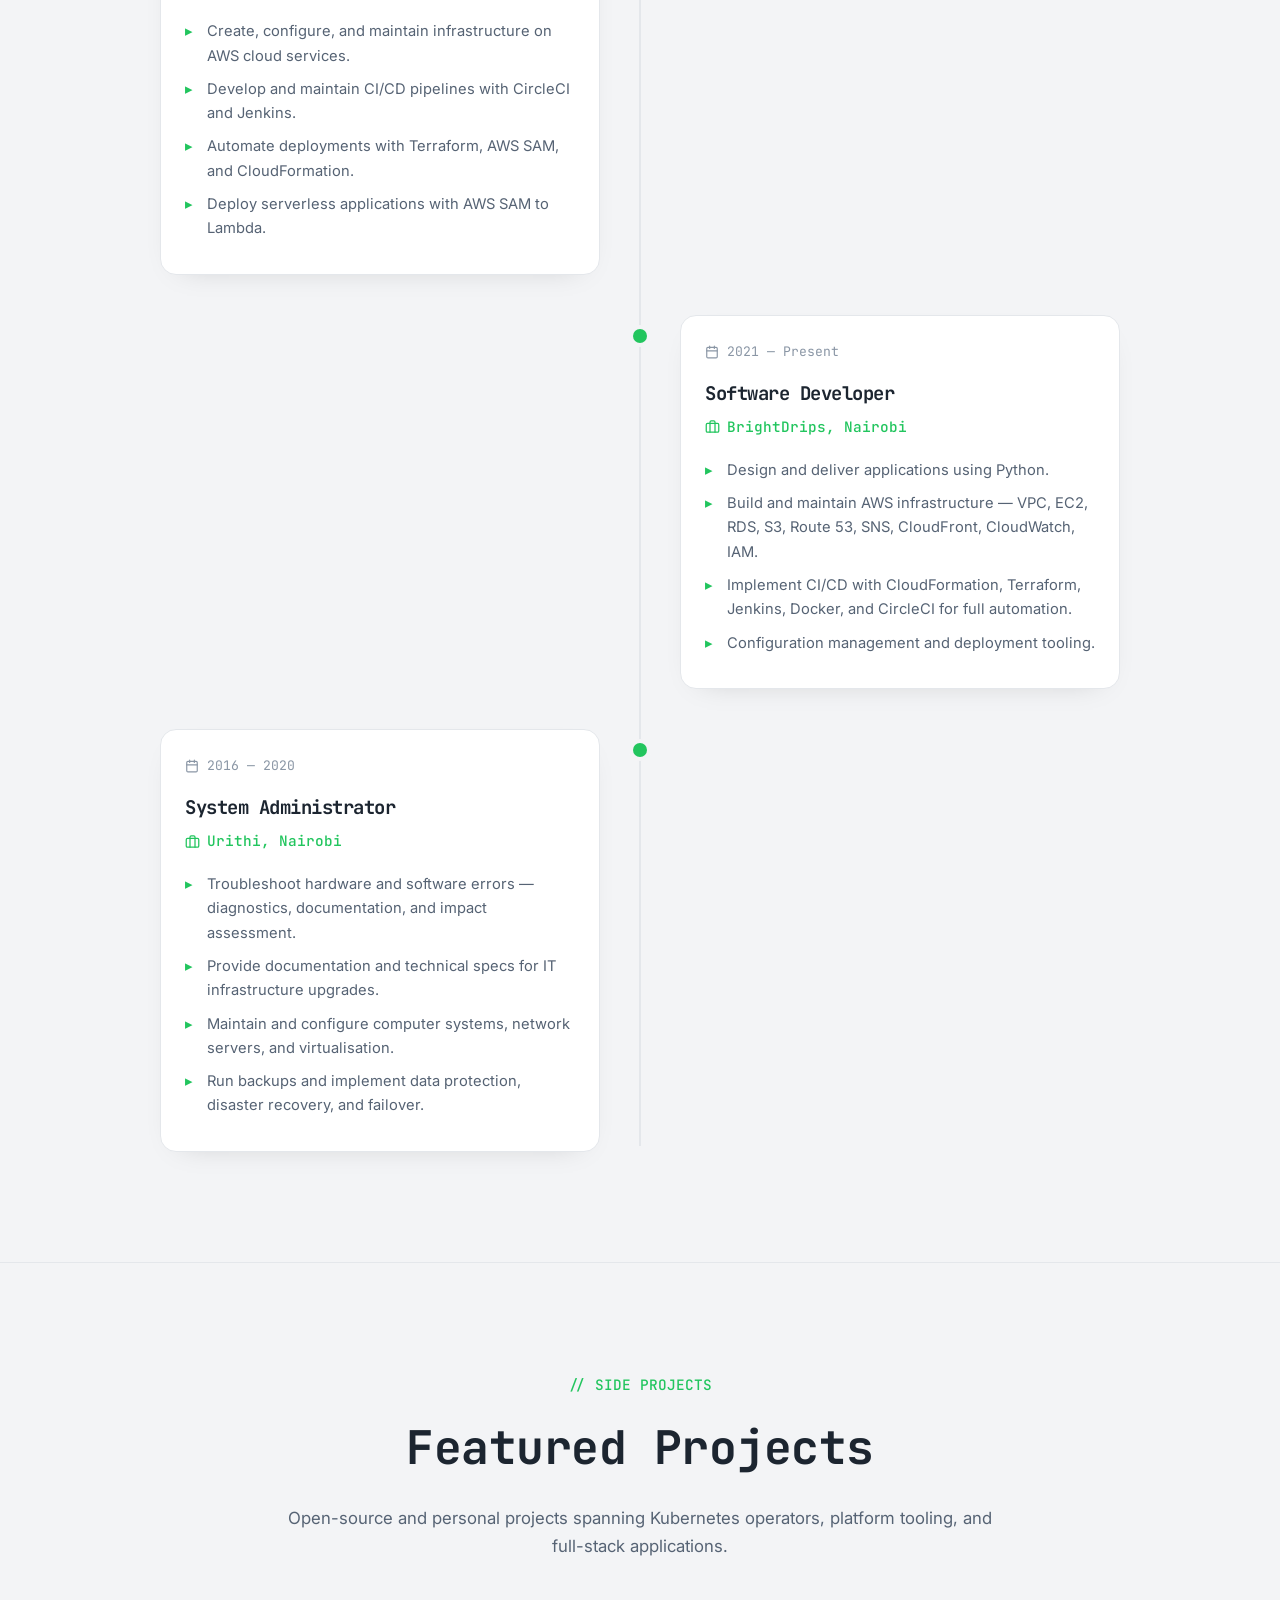
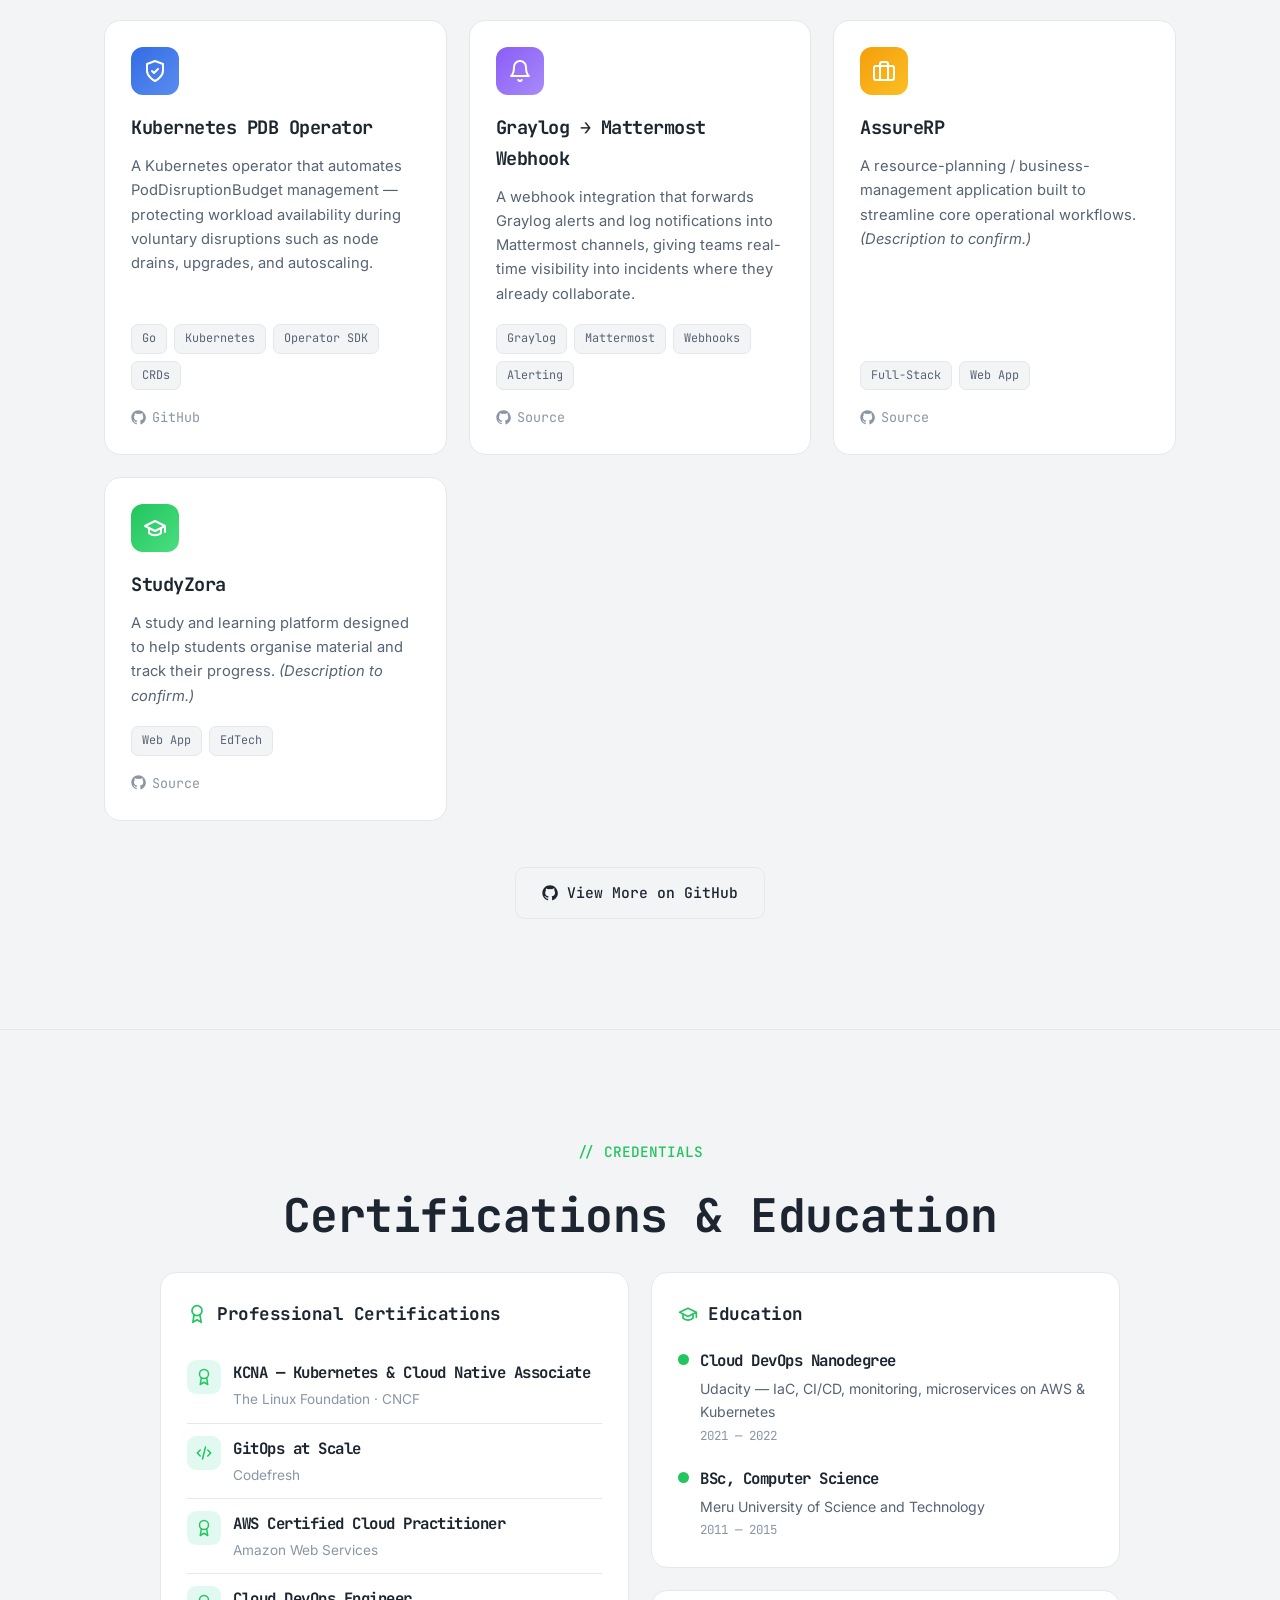
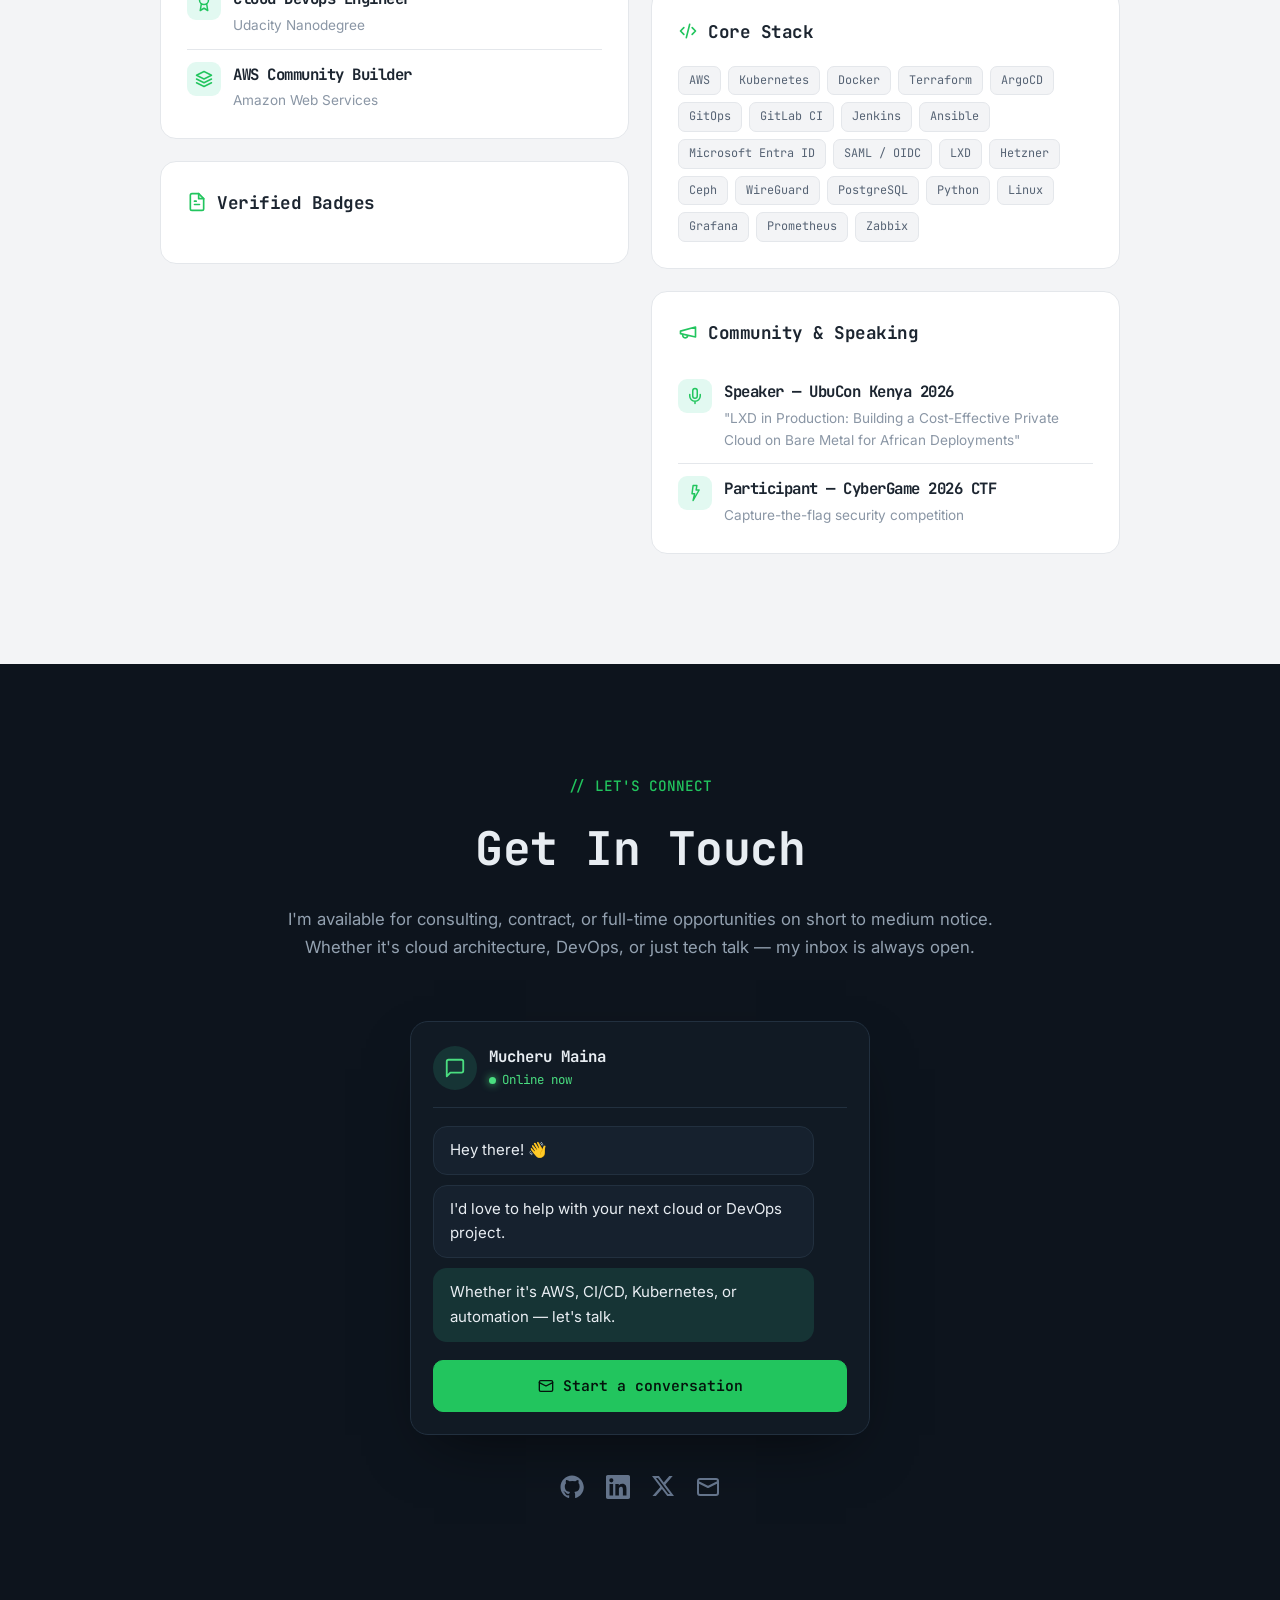
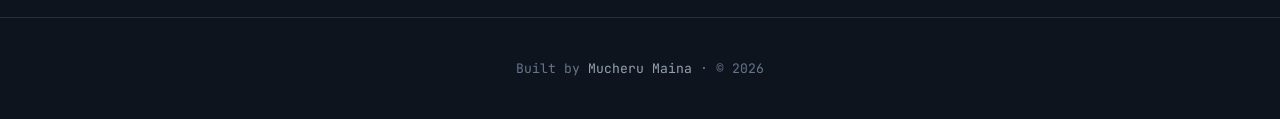
==== commit 702cbc50: "Add terminal-prompt favicon and feature real GitHub projects - Replace the favicon with a terminal-p" ====
--- a/contact.html
+++ b/contact.html
@@ -4,7 +4,8 @@
 <head>
   <meta charset="UTF-8">
   <meta name="viewport" content="width=device-width, initial-scale=1">
-  <link rel="shortcut icon" href="assets/images/icons8-newtonsoft-128.png" type="image/x-icon">
+  <link rel="icon" href="assets/images/favicon.svg" type="image/svg+xml">
+  <link rel="alternate icon" href="assets/images/favicon-32.png" type="image/png">
   <title>Contact — Mucheru Maina | DevOps Engineer</title>
   <link rel="canonical" href="https://muchezz.github.io/index.html#contact">
   <meta name="robots" content="noindex">
